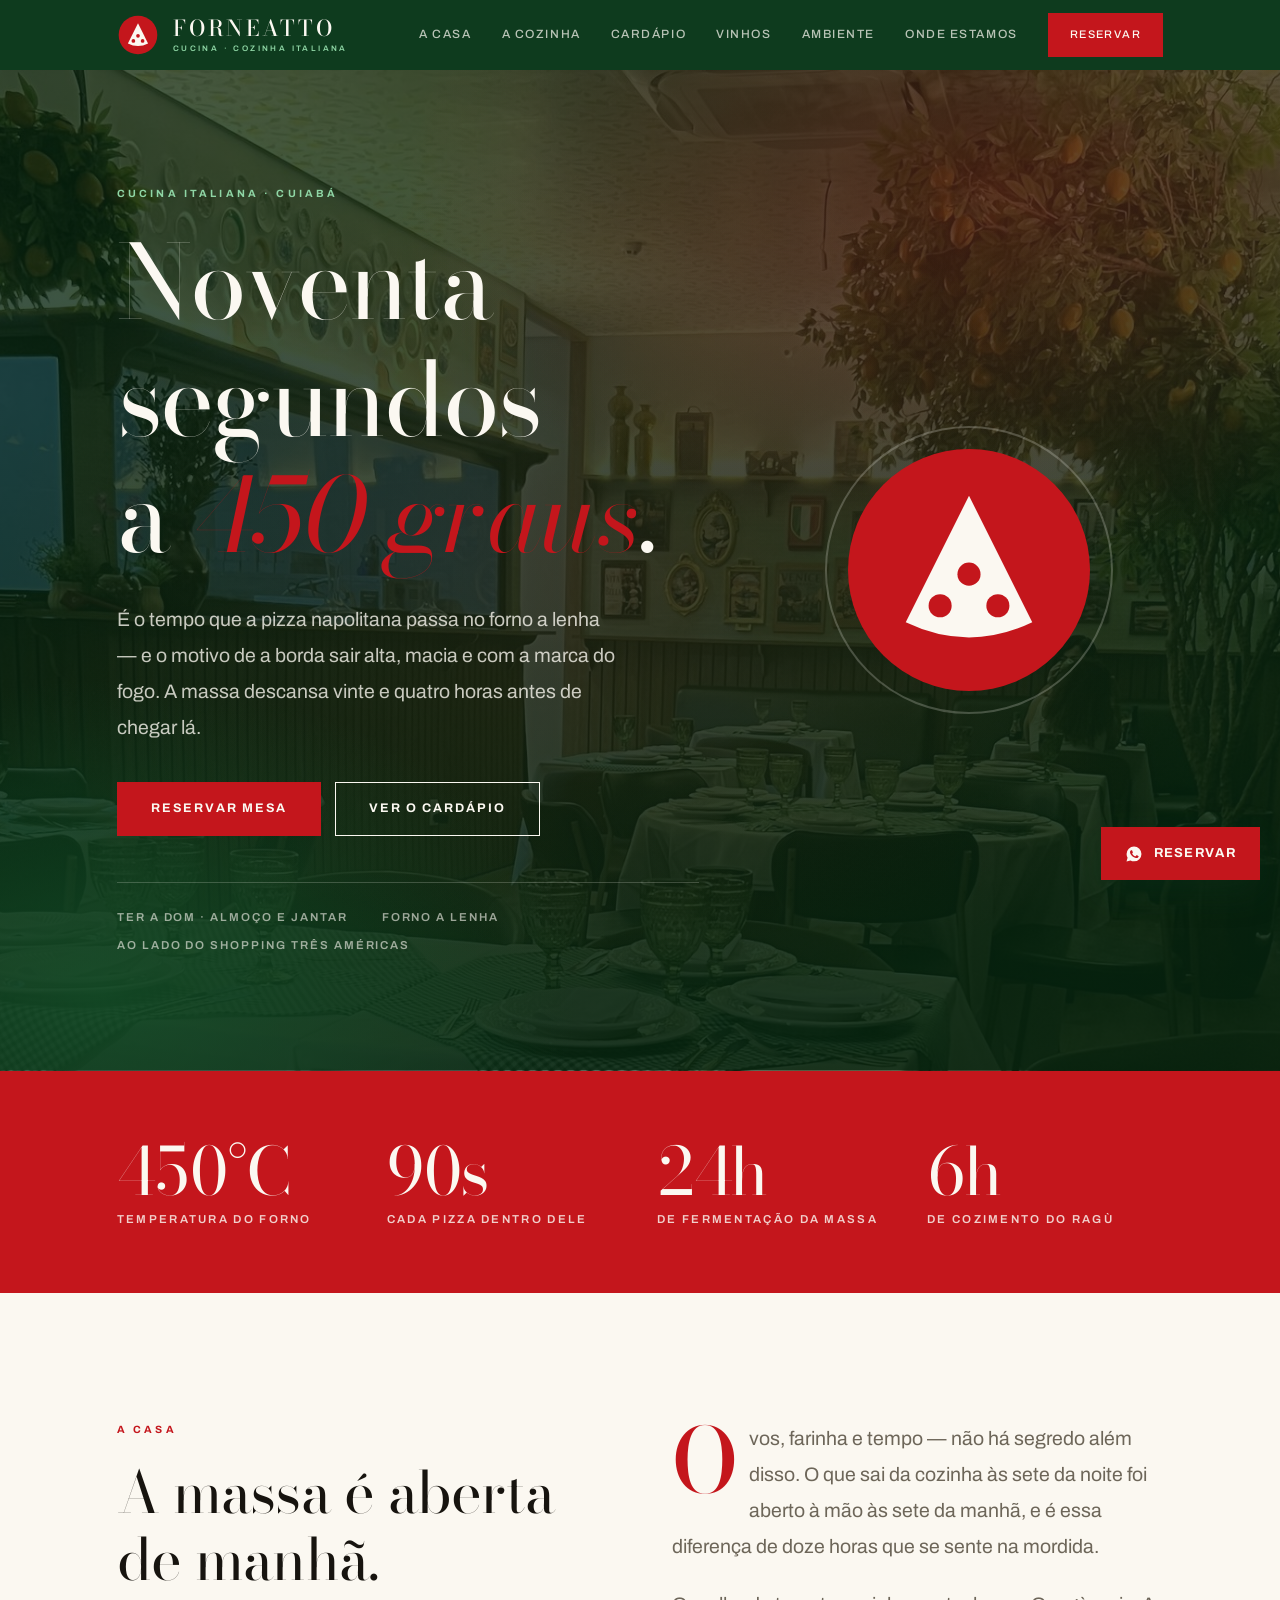
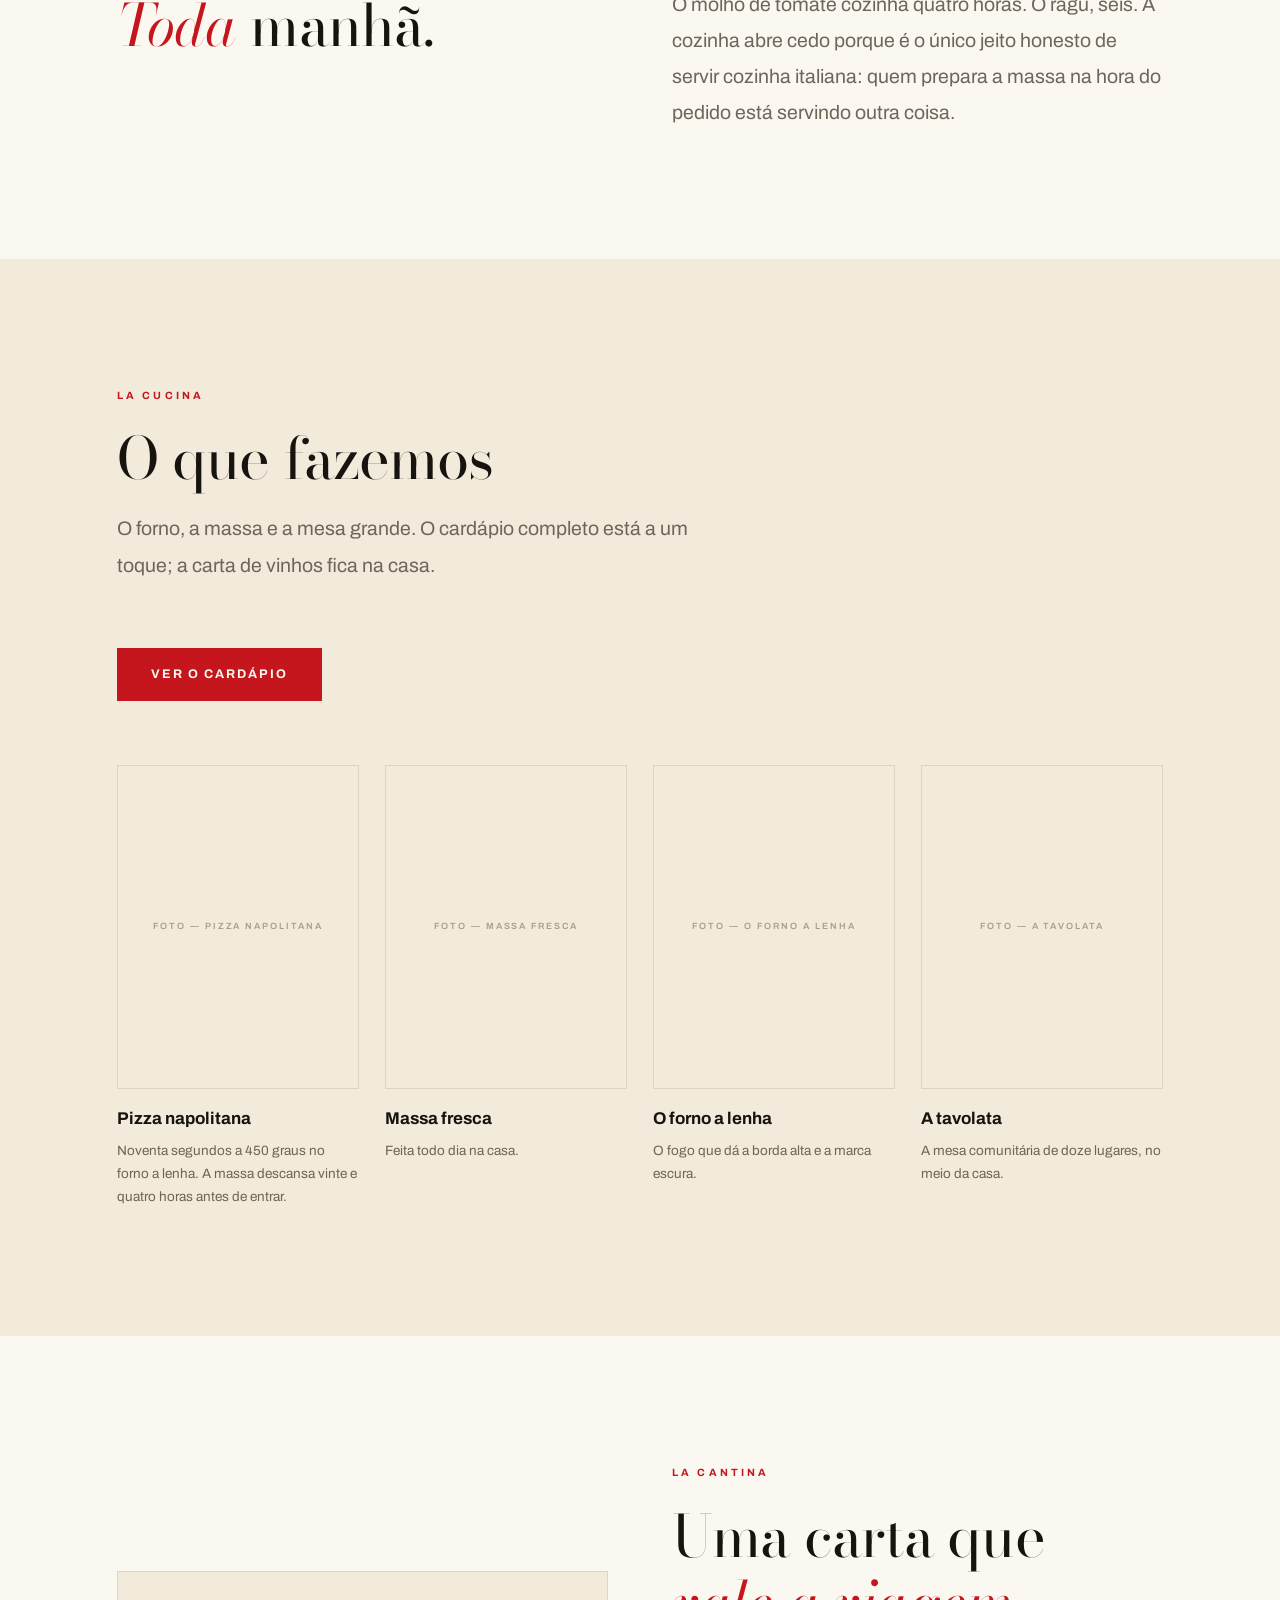
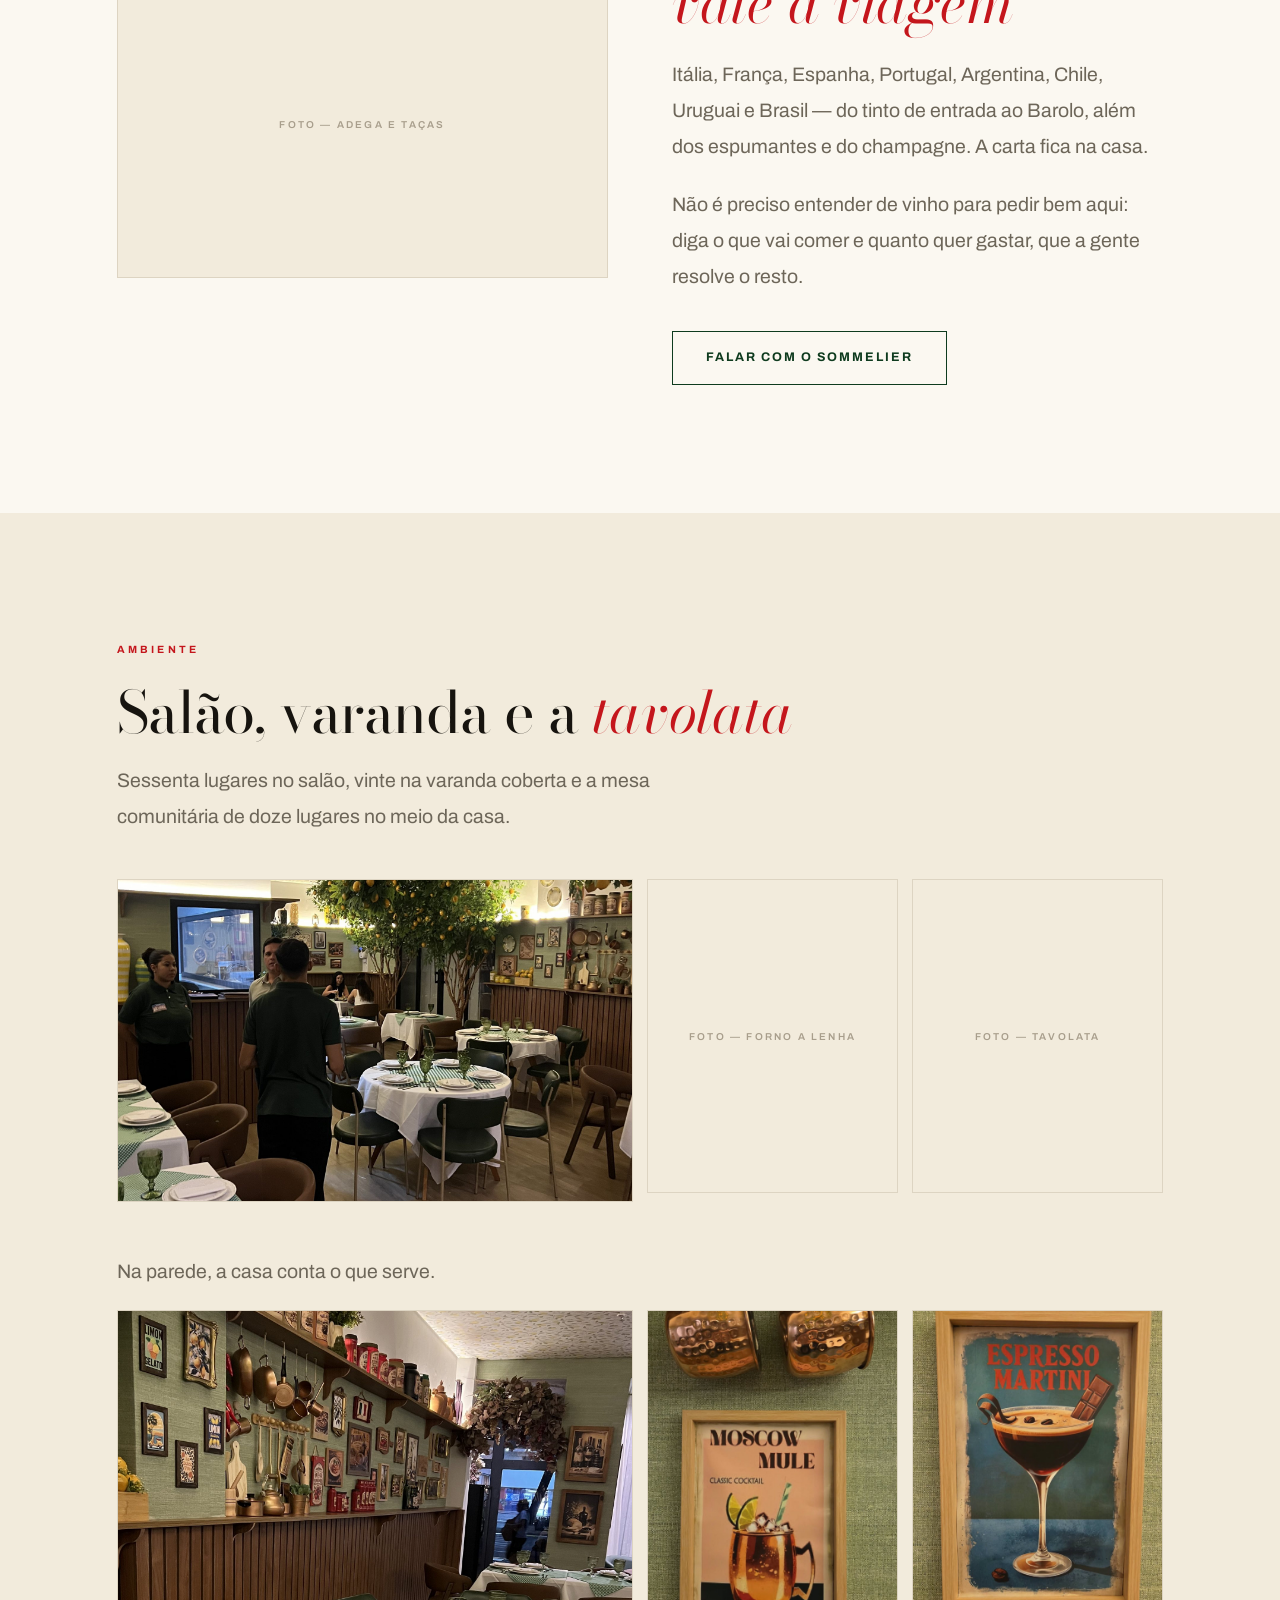
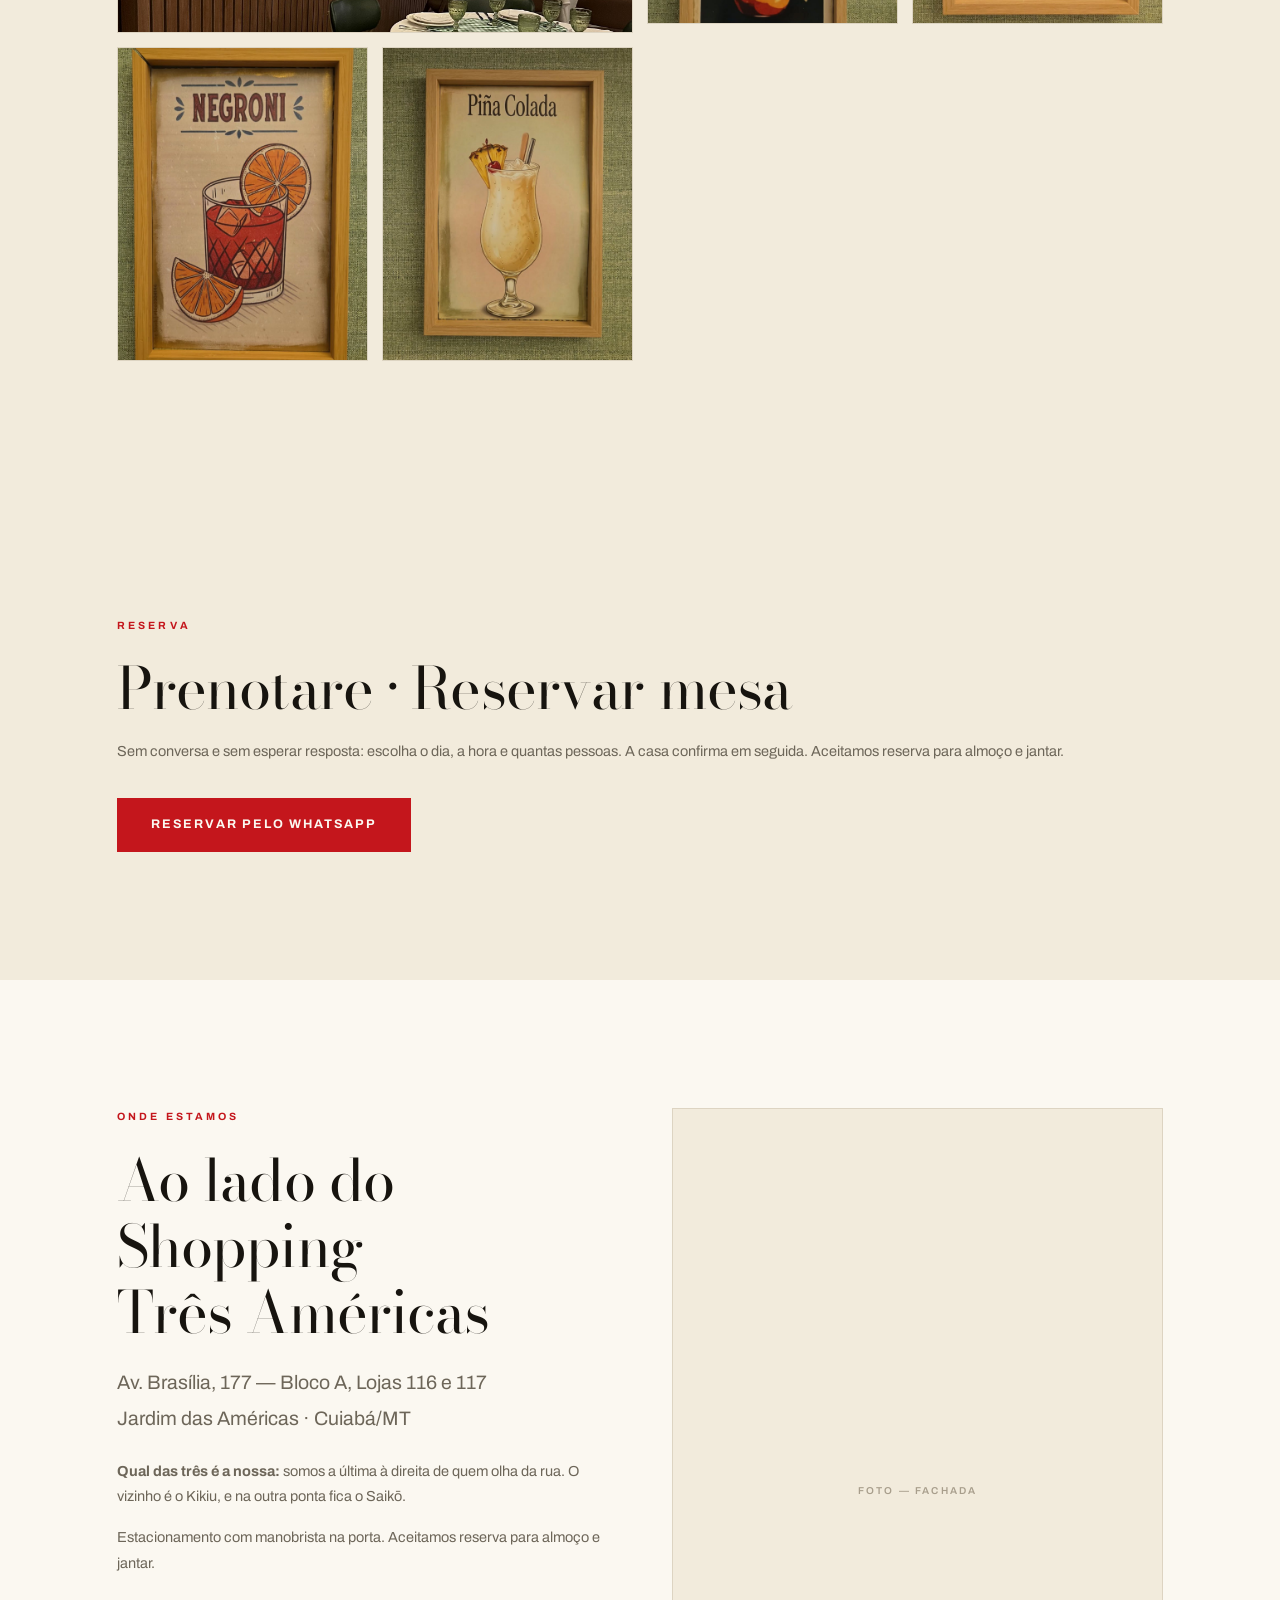
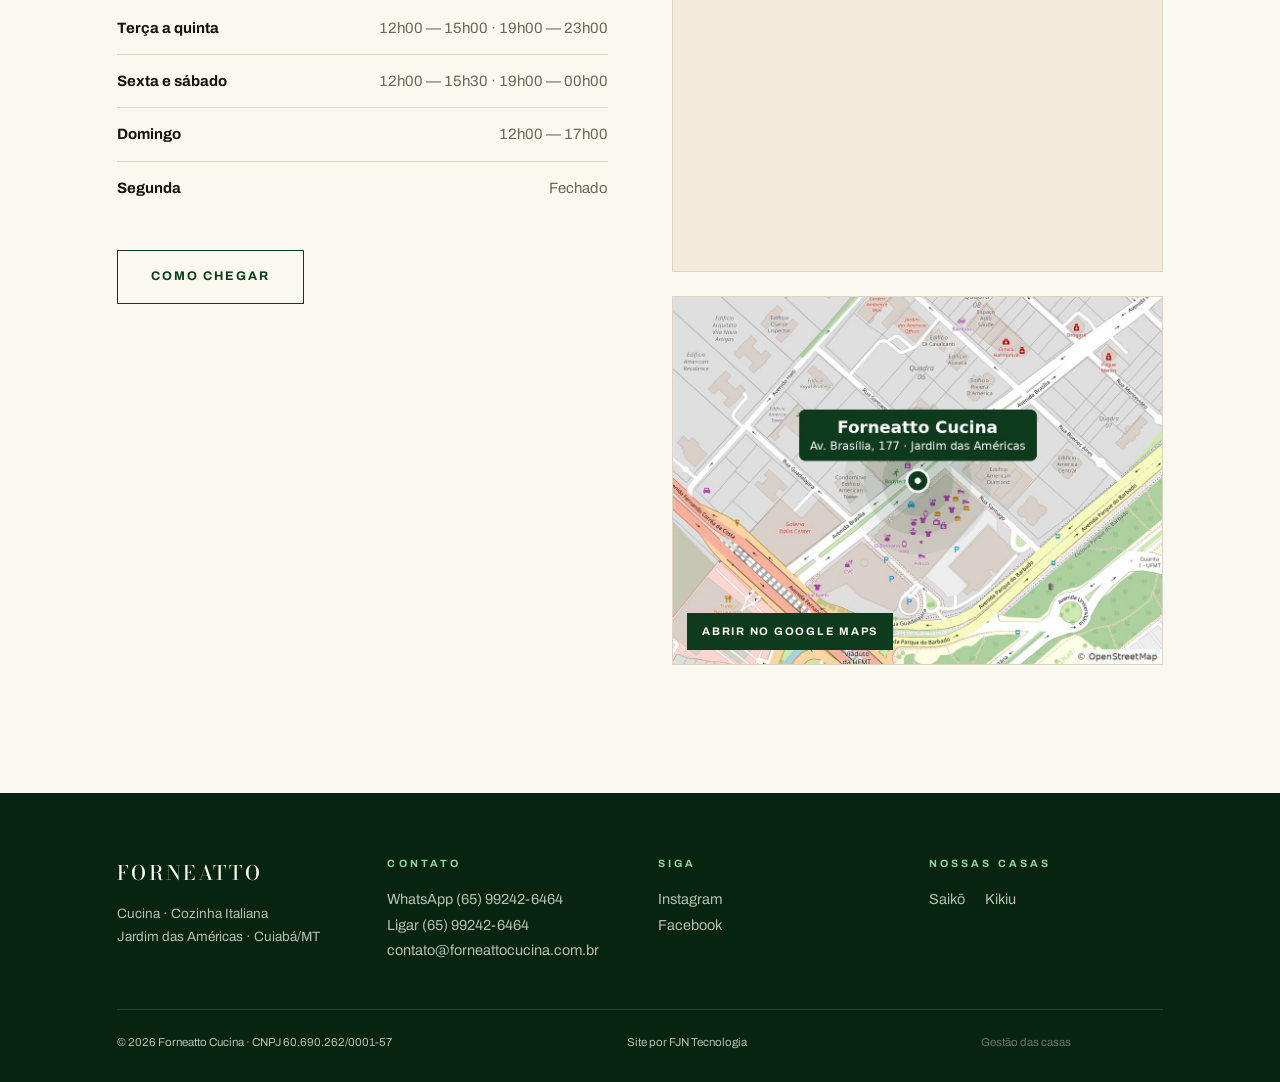
==== index.html @ 75922dfc "O cardapio do Forneatto aponta para o Webgula, o sistema novo da casa A casa passou a ter cardapio d" ====
<!DOCTYPE html>
<html lang="pt-BR">
<head>
<meta charset="utf-8">
<meta name="viewport" content="width=device-width, initial-scale=1">
<link rel="icon" href="assets/img/icone/forneatto-32.png" sizes="32x32">
<link rel="apple-touch-icon" href="assets/img/icone/forneatto-180.png">
<meta name="apple-mobile-web-app-title" content="Forneatto">
<meta name="theme-color" content="#0e3b1e">

<title>Forneatto Cucina · Cozinha Italiana em Cuiabá — forno a lenha ao lado do Shopping Três Américas</title>
<meta name="description" content="Forneatto Cucina: pizza napolitana em forno a lenha, massa fresca feita todo dia e carta de vinhos em Cuiabá. Ao lado do Shopping Três Américas.">
<link rel="canonical" href="https://forneattocucina.com.br/">
<meta property="og:url" content="https://forneattocucina.com.br/">
<meta property="og:title" content="Forneatto Cucina · Cozinha Italiana em Cuiabá">
<meta property="og:description" content="Pizza napolitana em forno a lenha e massa fresca feita todo dia. Ao lado do Shopping Três Américas.">
<meta property="og:image" content="https://forneattocucina.com.br/assets/img/italiano/og.jpg">
<meta property="og:type" content="restaurant">
<meta property="og:locale" content="pt_BR">

<link rel="preconnect" href="https://fonts.googleapis.com">
<link rel="preconnect" href="https://fonts.gstatic.com" crossorigin>
<link href="https://fonts.googleapis.com/css2?family=Bodoni+Moda:ital,opsz,wght@0,6..96,400;0,6..96,500;0,6..96,700;1,6..96,400;1,6..96,500&family=Archivo:wght@400;500;600;700&display=swap" rel="stylesheet">

<link rel="stylesheet" href="assets/reserva/reserva.css">
<link rel="stylesheet" href="assets/agenda/agenda.css">

<style>
/* ═══════════════════════════════════════════════════════════════
   FORNEATTO CUCINA — cozinha italiana
   Direção: verde de osteria como cor dominante (e não o creme de
   sempre), Bodoni — o tipo de Parma, 1798 — como voz, vermelho
   guardado para um só gesto por seção.
   ═══════════════════════════════════════════════════════════════ */

:root {
  --verde:      #0e3b1e;   /* verde do logo */
  --verde-deep: #06240f;
  --verde-mid:  #17542c;
  --rosso:      #c4161c;   /* vermelho do logo */
  --rosso-viv:  #e02831;
  --avorio:     #fbf8f1;   /* marfim */
  --crema:      #f2ebdc;
  --carbone:    #17140f;
  --grigio:     #6d6659;
  --filo:       #ddd4c2;

  --display: "Bodoni Moda", "Didot", Georgia, serif;
  --testo:   "Archivo", -apple-system, BlinkMacSystemFont, sans-serif;

  --pad: clamp(22px, 6vw, 92px);
  --gap: clamp(70px, 10vw, 156px);

  /* Formulário de reserva (assets/reserva/reserva.css) vestido com as
     cores desta casa. A folha não tem cor nenhuma própria. */
  --rsv-fundo:        transparent;
  --rsv-tinta:        var(--carbone);
  --rsv-tinta-fraca:  var(--grigio);
  --rsv-fio:          var(--filo);
  --rsv-acento:       var(--rosso);
  --rsv-acento-tinta: var(--avorio);
  --rsv-campo:        var(--avorio);
  --rsv-raio:         4px;
  --rsv-display:      var(--display);
  --rsv-testo:        var(--testo);

  /* Agenda da casa (assets/agenda/agenda.css). */
  --agd-fundo:          var(--avorio);
  --agd-fundo-hover:    var(--crema);
  --agd-tinta:          var(--carbone);
  --agd-tinta-fraca:    var(--grigio);
  --agd-fio:            var(--filo);
  --agd-acento:         var(--rosso);
  --agd-destaque:       var(--rosso);
  --agd-destaque-tinta: var(--avorio);
  --agd-display:        var(--display);
}

*, *::before, *::after { box-sizing: border-box; }
html { scroll-behavior: smooth; -webkit-text-size-adjust: 100%; }
body {
  margin: 0; background: var(--avorio); color: var(--carbone);
  font-family: var(--testo); font-size: 16.5px; line-height: 1.75;
  -webkit-font-smoothing: antialiased; overflow-x: hidden;
}
img { max-width: 100%; display: block; }
a { color: inherit; }
::selection { background: var(--rosso); color: var(--avorio); }

.wrap { max-width: 1200px; margin: 0 auto; padding-inline: var(--pad); }
.block { padding-block: var(--gap); }
.crema { background: var(--crema); }
/* a navegacao e fixa: sem isto a ancora para embaixo dela */
section[id] { scroll-margin-top: 74px; }
.verde { background: var(--verde); color: var(--avorio); }
.verde .occhiello { color: #8fd6a5; }
.verde .sotto { color: rgba(251,248,241,.74); }

h1, h2, h3 { font-family: var(--display); font-weight: 400; margin: 0; line-height: 1.14; text-wrap: balance; }
h1 { font-size: clamp(44px, 8vw, 108px); letter-spacing: -.02em; }
h2 { font-size: clamp(31px, 4.6vw, 58px); letter-spacing: -.015em; }
h3 { font-size: clamp(20px, 2.1vw, 25px); }
h1 i, h2 i { font-style: italic; color: var(--rosso); }
.verde h1 i, .verde h2 i { color: #ff8a8f; }
p { margin: 0 0 1.1em; }
p:last-child { margin-bottom: 0; }

.occhiello {
  font-family: var(--testo); font-size: 10.5px; font-weight: 700;
  letter-spacing: .3em; text-transform: uppercase; color: var(--rosso);
  display: block; margin: 0 0 20px;
}
.sotto { font-size: clamp(17px, 1.7vw, 19.5px); color: var(--grigio); max-width: 56ch; line-height: 1.85; }
.piccolo { font-size: 14.5px; color: var(--grigio); }

/* ── botões ───────────────────────────────────────────────────── */
.btn {
  display: inline-flex; align-items: center; gap: 10px;
  padding: 16px 34px; border: 0; cursor: pointer; text-decoration: none;
  background: var(--rosso); color: var(--avorio);
  font-family: var(--testo); font-size: 12.5px; font-weight: 700;
  letter-spacing: .16em; text-transform: uppercase;
  transition: background .2s ease, transform .2s ease;
}
.btn:hover { background: var(--rosso-viv); transform: translateY(-2px); }
.btn--vuoto { background: transparent; color: currentColor; box-shadow: inset 0 0 0 1px currentColor; }
.btn--vuoto:hover { background: currentColor; color: var(--verde); transform: translateY(-2px); }
.verde .btn--vuoto:hover { color: var(--verde); }
.riga { display: flex; flex-wrap: wrap; gap: 14px; margin-top: 36px; }

/* ── navegação ────────────────────────────────────────────────── */
.nav { position: sticky; top: 0; z-index: 60; background: var(--verde); color: var(--avorio); }
.nav__in {
  max-width: 1200px; margin: 0 auto; padding: 13px var(--pad);
  display: flex; align-items: center; justify-content: space-between; gap: 24px;
}
.marchio { display: flex; align-items: center; gap: 14px; text-decoration: none; }
.marchio__seal { width: 42px; height: 42px; flex: none; }
.marchio__txt { display: flex; flex-direction: column; line-height: 1; }
.marchio__nome {
  font-family: var(--display); font-weight: 500; font-size: 22px;
  letter-spacing: .13em; color: var(--avorio);
}
.marchio__sub { font-size: 8px; font-weight: 600; letter-spacing: .3em; text-transform: uppercase; color: #8fd6a5; margin-top: 6px; }
.nav__links { display: flex; align-items: center; gap: 30px; }
.nav__links a {
  font-size: 12px; font-weight: 500; letter-spacing: .13em; text-transform: uppercase;
  text-decoration: none; color: rgba(251,248,241,.72); padding-block: 4px;
  border-bottom: 1px solid transparent; transition: .18s ease;
}
.nav__links a:not(.btn):hover { color: var(--avorio); border-bottom-color: var(--rosso); }
/* o seletor generico acima vence o .btn por especificidade — reforcar */
.nav__links a.btn, .nav__links a.btn:hover { color: var(--avorio); border-bottom-color: transparent; }
.nav .btn { padding: 12px 22px; font-size: 11px; }
@media (max-width: 940px) { .nav__links a:not(.btn) { display: none; } }

/* ── abertura ─────────────────────────────────────────────────── */
/* FOTO DO TOPO — a primeira foto de verdade da casa, tirada em 02/10/2026.
   É o salão: limoeiros, a parede de quadros e as mesas postas. O véu verde
   por cima mantém o texto legível.
   PROVISÓRIA: o lugar deste quadro é o forno a lenha aceso, que é a única
   coisa que o Forneatto tem e as outras duas casas não (FOTOS.md, item 1).
   Quando a foto do forno chegar, é só trocar o arquivo apontado aqui. */
:root { --hero-img: url("assets/img/italiano/hero.jpg"); }
.hero {
  background-color: var(--verde-deep);
  background-image:
    radial-gradient(78% 62% at 78% 12%, rgba(196,22,28,.30), transparent 60%),
    radial-gradient(60% 50% at 8% 92%, rgba(23,84,44,.72), transparent 62%),
    linear-gradient(180deg, rgba(6,36,15,.74) 0%, rgba(6,36,15,.90) 100%),
    var(--hero-img);
  background-size: cover;
  background-position: center;
  color: var(--avorio); padding-block: clamp(62px, 9vw, 128px);
  border-bottom: 5px solid var(--rosso);
}
/* No celular a tela e mais alta do que larga, entao o 'cover' encaixa a foto
   pela ALTURA e corta as laterais — nao o topo. Com o centro horizontal da
   foto caindo no teto do salao, o celular abria o site mostrando forro. O
   deslocamento traz o limoeiro, que e o que faz a foto parecer restaurante
   italiano numa olhada. */
@media (max-width: 760px) { .hero { background-position: 68% center; } }
.hero h1 { max-width: 13ch; }
.hero .sotto { color: rgba(251,248,241,.78); max-width: 46ch; margin-top: 28px; }
.hero__grid { display: grid; gap: clamp(44px, 6vw, 80px); align-items: center; }
@media (min-width: 960px) { .hero__grid { grid-template-columns: 1.2fr .8fr; } }
.hero__meta {
  display: flex; flex-wrap: wrap; gap: 8px 34px; margin-top: 46px;
  padding-top: 24px; border-top: 1px solid rgba(251,248,241,.2);
  font-size: 11.5px; font-weight: 600; letter-spacing: .17em;
  text-transform: uppercase; color: rgba(251,248,241,.6);
}
.fetta { display: grid; place-items: center; }
.fetta svg { width: min(100%, 330px); height: auto; }

/* ── faixa do forno: os números do napolitano ─────────────────── */
.forno { background: var(--rosso); color: var(--avorio); }
.forno__grid { display: grid; gap: 34px; grid-template-columns: repeat(auto-fit, minmax(min(100%, 190px), 1fr)); }
.cifra { display: flex; flex-direction: column; gap: 6px; }
.cifra b {
  font-family: var(--display); font-weight: 400; font-size: clamp(42px, 5.4vw, 66px);
  line-height: .96; font-variant-numeric: tabular-nums; letter-spacing: -.02em;
}
.cifra span { font-size: 11.5px; font-weight: 600; letter-spacing: .2em; text-transform: uppercase; color: rgba(251,248,241,.82); }

/* ── história ─────────────────────────────────────────────────── */
.storia { display: grid; gap: clamp(36px, 5vw, 76px); align-items: start; }
@media (min-width: 900px) { .storia { grid-template-columns: 1fr 1fr; } }
.capolettera::first-letter {
  font-family: var(--display); font-size: 4.6em; float: left; line-height: .78;
  margin: .06em .12em 0 0; color: var(--rosso); font-weight: 500;
}

/* ── cardápio ─────────────────────────────────────────────────── */
.carta { display: grid; gap: clamp(40px, 5vw, 74px); }
@media (min-width: 900px) { .carta { grid-template-columns: 1fr 1fr; } }
.portata { margin-bottom: 56px; }
.portata:last-child { margin-bottom: 0; }
.portata__head {
  display: flex; align-items: baseline; justify-content: space-between; gap: 16px;
  border-bottom: 2px solid var(--verde); padding-bottom: 12px; margin-bottom: 6px;
}
.portata__head h3 { color: var(--verde); }
.portata__head span { font-size: 10.5px; font-weight: 700; letter-spacing: .2em; text-transform: uppercase; color: var(--grigio); }

.piatto { display: grid; grid-template-columns: 1fr auto; gap: 4px 20px; padding: 16px 0; border-bottom: 1px solid var(--filo); }
.piatto:last-child { border-bottom: 0; }
.piatto__nome { font-family: var(--display); font-size: 21px; font-weight: 500; margin: 0; line-height: 1.3; }
.piatto__prezzo { font-family: var(--display); font-size: 18px; font-weight: 500; white-space: nowrap; color: var(--rosso); font-variant-numeric: tabular-nums; }
.piatto__desc { grid-column: 1 / -1; margin: 5px 0 0; font-size: 14.5px; color: var(--grigio); line-height: 1.7; max-width: 52ch; }
/* Prato com foto vinda do Saipos (img_path). Sem foto, a linha e a de sempre. */
.piatto--foto { grid-template-columns: 74px 1fr auto; }
.piatto__foto {
  grid-row: 1 / span 3; grid-column: 1;
  width: 74px; height: 84px; object-fit: cover;
  border-radius: 3px; background: var(--crema);
}

.bollo {
  display: inline-block; margin-left: 9px; padding: 3px 9px; vertical-align: middle;
  font-family: var(--testo); font-size: 9.5px; font-weight: 700; letter-spacing: .14em;
  text-transform: uppercase; color: var(--verde); border: 1px solid var(--verde);
}

/* o sync ja entrega a carta em duas colunas equilibradas (dois <div>);
   aqui so se diz onde elas ficam lado a lado e onde viram uma so */
.carta { margin-top: 56px; display: grid; grid-template-columns: 1fr 1fr; gap: 0 clamp(30px, 5vw, 76px); }
@media (max-width: 860px) { .carta { grid-template-columns: 1fr; } }

/* ── vinhos ───────────────────────────────────────────────────── */
.duo { display: grid; gap: clamp(36px, 5vw, 72px); align-items: center; }
@media (min-width: 900px) { .duo { grid-template-columns: 1fr 1fr; } }

/* ── galeria ──────────────────────────────────────────────────── */
.scatti { display: grid; gap: 14px; grid-template-columns: repeat(auto-fit, minmax(min(100%, 230px), 1fr)); }
/* ── destaques ────────────────────────────────────────────────────
   A secao "O que servimos" prometia o cardapio e estava VAZIA no ar: o PDV
   nao tem um unico prato do Forneatto cadastrado (so vinho), e o bloco que
   o sync preenche nasceu e ficou em branco. Promessa vazia e pior que
   secao ausente. Enquanto nao ha prato no PDV nem foto, ficam quatro
   molduras com o nome do que a casa faz — sem preco inventado. */
.destaques {
  display: grid; gap: clamp(16px, 2vw, 26px);
  grid-template-columns: repeat(auto-fit, minmax(min(100%, 232px), 1fr));
}
.destaque { margin: 0; opacity: 0; transform: translateY(20px); }
.destaque.visivel { opacity: 1; transform: none; transition: opacity .7s ease, transform .7s cubic-bezier(.2,.7,.3,1); }
.destaque__foto {
  position: relative; aspect-ratio: 3/4; overflow: hidden;
  background: var(--crema); border: 1px solid var(--filo);
  display: grid; place-items: center;
}
.destaque__foto img {
  position: absolute; inset: 0; width: 100%; height: 100%;
  object-fit: cover; display: block;
  transition: transform .9s cubic-bezier(.2,.7,.3,1);
}
.destaque:hover .destaque__foto img { transform: scale(1.045); }
.destaque__foto span {
  font-size: 9px; font-weight: 600; letter-spacing: .22em; text-transform: uppercase;
  color: #a89e8c; text-align: center; padding: 12px;
}
.destaque__nome { font-size: 17px; font-weight: 700; margin: 15px 0 0; }
.destaque__desc { font-size: 13.5px; color: #6f6455; line-height: 1.68; margin-top: 7px; }

/* ── o topo respira ───────────────────────────────────────────────
   Uma luz quente atravessa o fundo em 19s, como o forno visto de longe.
   Fica atras de tudo e nunca disputa com o texto: rapido demais vira
   banner, e banner ninguem le. */
.hero { position: relative; overflow: hidden; }
.hero::after {
  content: ""; position: absolute; inset: -20% -40%; z-index: 0; pointer-events: none;
  background: radial-gradient(40% 44% at 50% 50%, rgba(196,22,28,.10), transparent 70%);
  animation: brasa 19s ease-in-out infinite;
}
.hero > .wrap { position: relative; z-index: 1; }
@keyframes brasa {
  0%, 100% { transform: translate(-18%, 6%); }
  50%      { transform: translate(18%, -6%); }
}

.sobe { opacity: 0; transform: translateY(18px); }
.sobe.visivel { opacity: 1; transform: none; transition: opacity .75s ease, transform .75s cubic-bezier(.2,.7,.3,1); }

@media (prefers-reduced-motion: reduce) {
  .hero::after { animation: none; }
  .sobe, .destaque { opacity: 1; transform: none; }
  .destaque:hover .destaque__foto img { transform: none; }
}

.scatto {
  margin: 0;   /* <figure> nasce com margin: 1em 40px e encolhe a foto */
  aspect-ratio: 4/5; background: var(--crema); border: 1px solid var(--filo);
  display: grid; place-items: center; position: relative; overflow: hidden;
}
/* A foto cobre a moldura e esconde a legenda de "falta foto". Se o arquivo
   nao existir, o onerror tira o <img> do caminho e a legenda volta sozinha —
   da para publicar a moldura antes da foto chegar, sem icone quebrado. */
.scatto img, .facciata img {
  position: absolute; inset: 0; width: 100%; height: 100%;
  object-fit: cover; display: block;
}
.scatto--largo { aspect-ratio: 16/10; grid-column: span 2; }
@media (max-width: 640px) { .scatto--largo { grid-column: span 1; } }
.scatto span { font-size: 10px; font-weight: 600; letter-spacing: .22em; text-transform: uppercase; color: #a89e8c; text-align: center; padding: 14px; }

/* ── eventos ──────────────────────────────────────────────────── */
.sale { display: grid; gap: 1px; background: rgba(251,248,241,.2); }
@media (min-width: 820px) { .sale { grid-template-columns: repeat(3, 1fr); } }
.sala { background: var(--verde); padding: 36px 32px; }
.sala b { font-family: var(--display); font-size: 34px; color: #ff8a8f; display: block; line-height: 1; margin-bottom: 16px; font-variant-numeric: tabular-nums; }
.sala h3 { color: var(--avorio); margin-bottom: 9px; }
.sala p { font-size: 14.5px; color: rgba(251,248,241,.74); line-height: 1.7; }

/* ── localização ──────────────────────────────────────────────── */
.orari { list-style: none; margin: 26px 0 0; padding: 0; }
.orari li { display: flex; justify-content: space-between; gap: 22px; align-items: baseline; padding: 13px 0; border-bottom: 1px solid var(--filo); font-size: 15px; }
.orari li:last-child { border-bottom: 0; }
.orari b { font-weight: 700; }
.orari span { color: var(--grigio); font-variant-numeric: tabular-nums; }
.mappa { aspect-ratio: 4/3; width: 100%; border: 1px solid var(--filo); background: var(--crema); position: relative; overflow: hidden; display: block; text-decoration: none; }
.mappa img { position: absolute; inset: 0; width: 100%; height: 100%; object-fit: cover; display: block; }
/* O selo diz que a imagem e clicavel. Mapa que parece figura ninguem toca. */
.mappa__abrir { position: absolute; left: 14px; bottom: 14px; z-index: 1;
  background:#0e3b1e;color:#fbf8f1; border-radius: 0;
  font-size: 11px; font-weight: 700; letter-spacing: .16em; text-transform: uppercase;
  padding: 9px 15px; }
/* Em tela estreita a caixa do mapa encolhe mas o selo nao: a 390px ele
   tomava mais da metade da largura e virava faixa, nao selo. */
@media (max-width: 640px) { .mappa__abrir { font-size: 10px; letter-spacing: .1em;
  padding: 7px 11px; left: 10px; bottom: 10px; } }
/* ── fachada ──────────────────────────────────────────────────── */
/* Retrato: porta de rua e alta, e a fachada deitada corta o letreiro. */
.facciata {
  position: relative; aspect-ratio: 9/14; width: 100%; margin: 0 0 24px;
  border: 1px solid var(--filo); background: var(--crema);
  display: grid; place-items: center; overflow: hidden;
}
.facciata span { font-size: 10px; font-weight: 600; letter-spacing: .22em; text-transform: uppercase; color: #a89e8c; text-align: center; padding: 14px; }

/* ── rodapé ───────────────────────────────────────────────────── */
.piede { background: var(--verde-deep); color: rgba(251,248,241,.72); padding-block: 62px 30px; }
.piede__grid { display: grid; gap: 36px; grid-template-columns: repeat(auto-fit, minmax(min(100%, 200px), 1fr)); }
.piede a { color: rgba(251,248,241,.72); text-decoration: none; }
.piede a:hover { color: #ff8a8f; }
.piede .occhiello { color: #8fd6a5; margin-bottom: 14px; }
.piede__fine {
  margin-top: 46px; padding-top: 22px; border-top: 1px solid rgba(251,248,241,.16);
  display: flex; flex-wrap: wrap; gap: 12px; justify-content: space-between; font-size: 11.5px;
}
.sorelle { display: flex; flex-wrap: wrap; gap: 20px; }

/* ── whatsapp ─────────────────────────────────────────────────── */
.wa {
  position: fixed; right: 20px; bottom: 20px; z-index: 70;
  display: inline-flex; align-items: center; gap: 11px; padding: 15px 24px;
  background: var(--rosso); color: var(--avorio); text-decoration: none;
  font-size: 13px; font-weight: 700; letter-spacing: .1em; text-transform: uppercase;
  box-shadow: 0 12px 34px rgba(14,59,30,.32); transition: transform .2s ease;
}
.wa:hover { transform: translateY(-3px); }
.wa svg { width: 18px; height: 18px; fill: currentColor; flex: none; }
@media (max-width: 560px) { .wa span { display: none; } .wa { padding: 17px; border-radius: 50%; } }

:focus-visible { outline: 2px solid var(--rosso); outline-offset: 3px; }
@media (prefers-reduced-motion: reduce) { html { scroll-behavior: auto; } * { transition: none !important; } }

  /* O botao flutuante do WhatsApp mora no canto inferior direito e passava
     POR CIMA do fim do rodape — medido no navegador: o link do rodape ia
     ate x 1153 e o botao comecava em x 1104. Este espaco e a largura do
     botao mais a folga dele. */
  .piede__fine { padding-right: clamp(0px, 100vw - 640px, 92px); }
  @media (max-width: 640px) { .piede__fine { padding-right: 0; padding-bottom: 76px; } }
</style>
</head>
<body>

<header class="nav">
  <div class="nav__in">
    <a class="marchio" href="#cima" aria-label="Forneatto Cucina, início">
      <!-- Redesenho vetorial da marca real (assets/img/logos/forneatto-fundo-claro.png):
           mesmo vermelho, mesma fatia, mesmos tres pontos. Fica em SVG de proposito —
           a 42 px o vetor e mais nitido que o recorte do PNG, e assenta em qualquer fundo. -->
      <svg class="marchio__seal" viewBox="0 0 100 100" aria-hidden="true">
        <circle cx="50" cy="50" r="46" fill="#c4161c"/>
        <path d="M50 22 L74 70 Q50 82 26 70 Z" fill="#fbf8f1"/>
        <circle cx="50" cy="52" r="4.4" fill="#c4161c"/>
        <circle cx="39" cy="64" r="4.4" fill="#c4161c"/>
        <circle cx="61" cy="64" r="4.4" fill="#c4161c"/>
      </svg>
      <span class="marchio__txt">
        <span class="marchio__nome">FORNEATTO</span>
        <span class="marchio__sub">Cucina · Cozinha Italiana</span>
      </span>
    </a>
    <nav class="nav__links">
      <a href="#storia">A casa</a>
      <a href="#carta">A cozinha</a>
      <a href="https://webgula.com.br/cba-forneatto/cardapio?mode=dine-in" target="_blank" rel="noopener">Cardápio</a>
      <a href="#vini">Vinhos</a>
      <a href="#ambiente">Ambiente</a>
      <a href="#dove">Onde estamos</a>
      <a class="btn" href="#reservar">Reservar</a>
    </nav>
  </div>
</header>

<main id="cima">

<!-- ═══ abertura ═══ -->
<section class="hero">
  <div class="wrap hero__grid">
    <div>
      <span class="occhiello sobe" style="color:#8fd6a5;transition-delay:60ms">Cucina italiana · Cuiabá</span>
      <h1 class="sobe" style="transition-delay:160ms">Noventa segundos<br>a <i>450 graus</i>.</h1>
      <p class="sotto sobe" style="transition-delay:280ms">É o tempo que a pizza napolitana passa no forno a lenha — e o motivo de a borda sair alta, macia e com a marca do fogo. A massa descansa vinte e quatro horas antes de chegar lá.</p>
      <div class="riga sobe" style="transition-delay:390ms">
        <a class="btn" href="#reservar">Reservar mesa</a>
        <a class="btn btn--vuoto" href="https://webgula.com.br/cba-forneatto/cardapio?mode=dine-in" target="_blank" rel="noopener">Ver o cardápio</a>
      </div>
      <div class="hero__meta sobe" style="transition-delay:490ms">
        <span>Ter a Dom · almoço e jantar</span>
        <span>Forno a lenha</span>
        <span>Ao lado do Shopping Três Américas</span>
      </div>
    </div>
    <div class="fetta sobe" aria-hidden="true" style="transition-delay:600ms">
      <svg viewBox="0 0 240 240">
        <circle cx="120" cy="120" r="104" fill="none" stroke="rgba(251,248,241,.22)" stroke-width="1.5"/>
        <circle cx="120" cy="120" r="88" fill="#c4161c"/>
        <path d="M120 66 L166 158 Q120 180 74 158 Z" fill="#fbf8f1"/>
        <circle cx="120" cy="123" r="8.4" fill="#c4161c"/>
        <circle cx="99" cy="146" r="8.4" fill="#c4161c"/>
        <circle cx="141" cy="146" r="8.4" fill="#c4161c"/>
      </svg>
    </div>
  </div>
</section>

<!-- ═══ os números do forno ═══ -->
<section class="block forno" style="padding-block:clamp(44px,5vw,72px)">
  <div class="wrap forno__grid">
    <div class="cifra"><b>450°C</b><span>Temperatura do forno</span></div>
    <div class="cifra"><b>90s</b><span>Cada pizza dentro dele</span></div>
    <div class="cifra"><b>24h</b><span>De fermentação da massa</span></div>
    <div class="cifra"><b>6h</b><span>De cozimento do ragù</span></div>
  </div>
</section>

<!-- ═══ história ═══ -->
<section class="block" id="storia">
  <div class="wrap storia">
    <div>
      <span class="occhiello">A casa</span>
      <h2>A massa é aberta de manhã. <i>Toda</i> manhã.</h2>
    </div>
    <div>
      <p class="sotto capolettera">Ovos, farinha e tempo — não há segredo além disso. O que sai da cozinha às sete da noite foi aberto à mão às sete da manhã, e é essa diferença de doze horas que se sente na mordida.</p>
      <p class="sotto">O molho de tomate cozinha quatro horas. O ragù, seis. A cozinha abre cedo porque é o único jeito honesto de servir cozinha italiana: quem prepara a massa na hora do pedido está servindo outra coisa.</p>
    </div>
  </div>
</section>

<!-- ═══ cardápio ═══ -->
<section class="block crema" id="carta">
  <div class="wrap">
    <span class="occhiello">La cucina</span>
    <h2 style="margin-bottom:20px">O que fazemos</h2>
    <p class="sotto" style="margin-bottom:clamp(40px,5vw,68px)">O forno, a massa e a mesa grande. O cardápio completo está a um toque; a carta de vinhos fica na casa.</p>

    <!-- O cardapio mora no Webgula (sistema novo da casa), nao aqui: preco e
         prato digitados neste arquivo seriam a segunda verdade sobre o mesmo
         assunto. O site so aponta para ele. -->
    <div class="riga" style="margin-top:0;margin-bottom:clamp(40px,5vw,68px)">
      <a class="btn" href="https://webgula.com.br/cba-forneatto/cardapio?mode=dine-in" target="_blank" rel="noopener">Ver o cardápio</a>
    </div>

    <!-- Sem preco: o PDV nao tem um unico prato do Forneatto cadastrado,
         so vinho. Preco aqui seria preco digitado a mao, que e exatamente o
         que o projeto nao faz. Quando os pratos entrarem no PDV e as fotos
         chegarem, cada moldura enche sozinha pelo nome do arquivo. -->

    <!-- O cardapio saiu da vitrine, mas os marcadores do Saipos continuam
         aqui, escondidos. O scripts/sync-cardapio.mjs injeta entre eles, e
         se nao os encontrar ele LANCA — derrubando a sincronizacao inteira
         desta casa, inclusive as regioes que ainda importam. Container
         hidden: o sync escreve, ninguem ve, nada quebra. Apagar so junto
         com a regiao correspondente no ROTEAMENTO do script. -->
    <div hidden data-saipos="menu">
      <!-- SAIPOS:MENU:INICIO -->
      <!-- SAIPOS:MENU:FIM -->
    </div>

    <div class="destaques">
      <figure class="destaque" style="transition-delay:0ms">
        <div class="destaque__foto">
          <img src="assets/img/italiano/pizza.jpg" alt="Pizza napolitana" loading="lazy" onerror="this.remove()">
          <span>Foto — Pizza napolitana</span>
        </div>
        <p class="destaque__nome">Pizza napolitana</p>
        <p class="destaque__desc">Noventa segundos a 450 graus no forno a lenha. A massa descansa vinte e quatro horas antes de entrar.</p>
      </figure>
      <figure class="destaque" style="transition-delay:90ms">
        <div class="destaque__foto">
          <img src="assets/img/italiano/massa.jpg" alt="Massa fresca" loading="lazy" onerror="this.remove()">
          <span>Foto — Massa fresca</span>
        </div>
        <p class="destaque__nome">Massa fresca</p>
        <p class="destaque__desc">Feita todo dia na casa.</p>
      </figure>
      <figure class="destaque" style="transition-delay:180ms">
        <div class="destaque__foto">
          <img src="assets/img/italiano/forno.jpg" alt="O forno a lenha" loading="lazy" onerror="this.remove()">
          <span>Foto — O forno a lenha</span>
        </div>
        <p class="destaque__nome">O forno a lenha</p>
        <p class="destaque__desc">O fogo que dá a borda alta e a marca escura.</p>
      </figure>
      <figure class="destaque" style="transition-delay:270ms">
        <div class="destaque__foto">
          <img src="assets/img/italiano/tavolata.jpg" alt="A tavolata" loading="lazy" onerror="this.remove()">
          <span>Foto — A tavolata</span>
        </div>
        <p class="destaque__nome">A tavolata</p>
        <p class="destaque__desc">A mesa comunitária de doze lugares, no meio da casa.</p>
      </figure>
    </div>

  </div>
</section>

<!-- ═══ vinhos ═══ -->
<section class="block" id="vini">
  <div class="wrap duo">
    <div class="scatti"><div class="scatto scatto--largo"><span>Foto — adega e taças</span></div></div>
    <div>
      <span class="occhiello">La cantina</span>
      <h2>Uma carta que <i>vale a viagem</i></h2>
      <p class="sotto" style="margin-top:22px">Itália, França, Espanha, Portugal, Argentina, Chile, Uruguai e Brasil — do tinto de entrada ao Barolo, além dos espumantes e do champagne. A carta fica na casa.</p>
      <p class="sotto">Não é preciso entender de vinho para pedir bem aqui: diga o que vai comer e quanto quer gastar, que a gente resolve o resto.</p>
      <div class="riga">
        <a class="btn btn--vuoto" style="color:var(--verde)" href="https://wa.me/5565992426464?text=Ol%C3%A1!%20Queria%20saber%20sobre%20a%20carta%20de%20vinhos%20do%20Forneatto." target="_blank" rel="noopener">Falar com o sommelier</a>
      </div>
    </div>
  </div>

  <!-- A carta de vinhos com preco saiu do ar em 30/09/2026, a pedido do
       Fundador. A casa ainda nao abriu, e o site anunciava 32 rotulos com
       preco na frente — preco que ninguem podia cobrar ainda. Os marcadores
       SAIPOS:VINHOS foram embora JUNTO com a regiao 'VINHOS' no roteamento
       do scripts/sync-cardapio.mjs: enquanto os dois existirem, a proxima
       sincronizacao traz a carta de volta sozinha. -->
</section>

<!-- ═══ ambiente ═══ -->
<section class="block crema" id="ambiente">
  <div class="wrap">
    <span class="occhiello">Ambiente</span>
    <h2 style="margin-bottom:18px">Salão, varanda e a <i>tavolata</i></h2>
    <p class="sotto" style="margin-bottom:44px">Sessenta lugares no salão, vinte na varanda coberta e a mesa comunitária de doze lugares no meio da casa.</p>
    <div class="scatti">
      <figure class="scatto scatto--largo">
        <img src="assets/img/italiano/salao.jpg" alt="Salão do Forneatto" loading="lazy" onerror="this.remove()">
        <span>Foto — salão</span>
      </figure>
      <figure class="scatto">
        <img src="assets/img/italiano/forno.jpg" alt="Forno a lenha do Forneatto" loading="lazy" onerror="this.remove()">
        <span>Foto — forno a lenha</span>
      </figure>
      <figure class="scatto">
        <img src="assets/img/italiano/tavolata.jpg" alt="Tavolata — a mesa comunitária do Forneatto" loading="lazy" onerror="this.remove()">
        <span>Foto — tavolata</span>
      </figure>
    </div>

    <!-- A parede de quadros da casa. Sao fotos do proprio Forneatto, tiradas
         pelo Fundador — e nao ilustracao de banco de imagem, que foi o que
         saiu do ar em 25/09. Ficam numa faixa propria, e nao nas molduras
         com nome (salao, forno, tavolata): quadro na parede nao e forno, e
         moldura com legenda errada mente para quem le. -->
    <p class="sotto" style="margin:52px 0 20px">Na parede, a casa conta o que serve.</p>
    <div class="scatti">
      <!-- A prateleira leva a moldura larga por dois motivos: o assunto e
           horizontal (a prateleira corre pela parede inteira) e, com ela
           ocupando duas colunas, a faixa fecha em 4 + 2 em vez de deixar o
           quinto quadro sozinho numa linha so. -->
      <figure class="scatto scatto--largo">
        <img src="assets/img/italiano/decoracao-prateleira.jpg" alt="A prateleira da cozinha do Forneatto: panelas de cobre, potes de conserva e os cartazes italianos" loading="lazy" onerror="this.remove()">
        <span>Foto — a prateleira da cozinha</span>
      </figure>
      <figure class="scatto">
        <img src="assets/img/italiano/decoracao-canecas.jpg" alt="Canecas de cobre e o quadro do Moscow Mule, na parede do Forneatto" loading="lazy" onerror="this.remove()">
        <span>Foto — canecas de cobre</span>
      </figure>
      <figure class="scatto">
        <img src="assets/img/italiano/decoracao-espresso.jpg" alt="Quadro do Espresso Martini na parede do Forneatto" loading="lazy" onerror="this.remove()">
        <span>Foto — quadro do Espresso Martini</span>
      </figure>
      <figure class="scatto">
        <img src="assets/img/italiano/decoracao-negroni.jpg" alt="Quadro do Negroni na parede do Forneatto" loading="lazy" onerror="this.remove()">
        <span>Foto — quadro do Negroni</span>
      </figure>
      <figure class="scatto">
        <img src="assets/img/italiano/decoracao-pina.jpg" alt="Quadro da Piña Colada na parede do Forneatto" loading="lazy" onerror="this.remove()">
        <span>Foto — quadro da Piña Colada</span>
      </figure>
    </div>
  </div>
</section>



<!-- ═══ agenda ═══
     Nasce escondida: /assets/agenda/agenda.js só mostra a seção se a casa
     tiver atração publicada no painel. Agenda vazia diz ao cliente "não
     acontece nada aqui" — pior do que não ter agenda. -->
<section class="block crema agd-secao" id="agenda" hidden>
  <div class="wrap" style="margin-bottom:44px">
    <span class="occhiello">Agenda</span>
    <h2>Questa settimana · Nesta semana</h2>
    <p class="piccolo" style="margin-top:18px">Noite do vinho, menu do chef e o que mais estiver acontecendo na casa.</p>
  </div>
  <div class="agd" data-agenda="forneatto"></div>
</section>

<!-- ═══ reservar ═══ -->
<section class="block crema" id="reservar">
  <div class="wrap">
    <span class="occhiello">Reserva</span>
    <h2>Prenotare · Reservar mesa</h2>
    <p class="piccolo" style="margin:18px 0 34px">Sem conversa e sem esperar resposta: escolha o dia, a hora e quantas pessoas. A casa confirma em seguida. Aceitamos reserva para almoço e jantar.</p>

    <!-- O formulário é montado por /assets/reserva/reserva.js. Enquanto
         ele não carrega — e se o sistema estiver fora do ar — o que fica
         na tela é o link abaixo: a casa nunca deixa de receber reserva
         por causa de um script. -->
    <div data-reserva="forneatto" data-whatsapp="https://wa.me/5565992426464?text=Ol%C3%A1!%20Quero%20reservar%20uma%20mesa%20no%20Forneatto.">
      <p class="rsv-sem-js">
        <a class="btn" href="https://wa.me/5565992426464?text=Ol%C3%A1!%20Quero%20reservar%20uma%20mesa%20no%20Forneatto." target="_blank" rel="noopener">Reservar pelo WhatsApp</a>
      </p>
    </div>
  </div>
</section>

<!-- ═══ onde ═══ -->
<section class="block" id="dove">
  <div class="wrap duo" style="align-items:start">
    <div>
      <span class="occhiello">Onde estamos</span>
      <h2>Ao lado do Shopping Três Américas</h2>
      <p class="sotto" style="margin-top:20px">Av. Brasília, 177 — Bloco A, Lojas 116 e 117<br>Jardim das Américas · Cuiabá/MT</p>
      <p class="piccolo"><b>Qual das três é a nossa:</b> somos a última à direita de quem olha da rua. O vizinho é o Kikiu, e na outra ponta fica o Saikō.</p>
      <p class="piccolo">Estacionamento com manobrista na porta. Aceitamos reserva para almoço e jantar.</p>
      <ul class="orari">
        <li><b>Terça a quinta</b><span>12h00 — 15h00 · 19h00 — 23h00</span></li>
        <li><b>Sexta e sábado</b><span>12h00 — 15h30 · 19h00 — 00h00</span></li>
        <li><b>Domingo</b><span>12h00 — 17h00</span></li>
        <li><b>Segunda</b><span>Fechado</span></li>
      </ul>
      <div class="riga">
        <a class="btn btn--vuoto" style="color:var(--verde)" href="https://www.google.com/maps/dir/?api=1&amp;destination=-15.61167%2C-56.07355" target="_blank" rel="noopener">Como chegar</a>
      </div>
    </div>
    <div>
      <!-- A fachada vem ANTES do mapa: o mapa diz onde fica, a foto diz o que
           procurar. Sao tres casas na mesma calcada, e o texto ao lado ja
           explica "somos a ultima a direita" — isso e uma foto. -->
      <figure class="facciata">
        <img src="assets/img/italiano/porta.jpg" alt="Fachada do Forneatto" loading="lazy" onerror="this.remove()">
        <span>Foto — fachada</span>
      </figure>
      <!-- O MAPA E UMA IMAGEM, E A IMAGEM E O LINK. Duas razoes, as duas medidas:
           1. O embed do Google NAO NOMEIA o lugar. Pedir o alfinete com rotulo
              (q=loc:lat,lng (Nome)) devolve o mesmo pb= sem o nome: o rotulo e
              descartado. So um perfil no Google Meu Negocio poria o nome la, e as
              tres casas ainda nao tem. Numa imagem nossa a casa aparece pelo nome.
           2. O embed custa quase 1 MB e cookies de terceiro numa secao que a
              pessoa ve por dois segundos antes de tocar para abrir o mapa dela.
           Tocar abre a LOCALIZACAO no app de mapas do celular, que e o que a
           pessoa quer. A coordenada e a do predio (-15.61167,-56.07355), lida do
           GPS das fotos tiradas dentro da casa: o ENDERECO sozinho geocodifica
           ate 1 km fora, porque a Avenida Brasilia inteira e um CEP so.
           Os ladrilhos sao do OpenStreetMap e o credito esta gravado na imagem,
           que e o que a licenca pede. -->
      <a class="mappa" href="https://www.google.com/maps/search/?api=1&amp;query=-15.61167%2C-56.07355" target="_blank" rel="noopener"
         aria-label="Abrir a localização do Forneatto Cucina no Google Maps">
        <img src="assets/img/italiano/mapa.jpg" alt="Mapa: Forneatto Cucina na Av. Brasília, 177, Jardim das Américas, Cuiabá — ao lado do Shopping Três Américas" loading="lazy">
        <span class="mappa__abrir">Abrir no Google Maps</span>
      </a>
    </div>
  </div>
</section>

</main>

<footer class="piede">
  <div class="wrap">
    <div class="piede__grid">
      <div>
        <span class="marchio__nome" style="font-size:20px">FORNEATTO</span>
        <p style="font-size:13.5px;margin-top:12px">Cucina · Cozinha Italiana<br>Jardim das Américas · Cuiabá/MT</p>
      </div>
      <div>
        <span class="occhiello">Contato</span>
        <p style="font-size:14.5px"><a href="https://wa.me/5565992426464">WhatsApp (65) 99242-6464</a><br><a href="tel:+5565992426464">Ligar (65) 99242-6464</a><br><a href="mailto:contato@forneattocucina.com.br">contato@forneattocucina.com.br</a></p>
      </div>
      <div>
        <span class="occhiello">Siga</span>
        <p style="font-size:14.5px"><a href="https://instagram.com/" target="_blank" rel="noopener">Instagram</a><br><a href="https://facebook.com/" target="_blank" rel="noopener">Facebook</a></p>
      </div>
      <div>
        <span class="occhiello">Nossas casas</span>
        <p class="sorelle" style="font-size:14.5px">
          <a href="https://saikogastronomia.com.br" target="_blank" rel="noopener">Saikō</a>
          <a href="https://kikiu.com.br" target="_blank" rel="noopener">Kikiu</a>
        </p>
      </div>
    </div>
    <div class="piede__fine">
      <span>© 2026 Forneatto Cucina · CNPJ 60.690.262/0001-57</span>
      <span>Site por <a href="https://fjntecnologia.com.br" target="_blank" rel="noopener">FJN Tecnologia</a></span>
    
        <span><a href="https://painel.kikiu.com.br" style="opacity:.55">Gestão das casas</a></span>
      </div>
  </div>
</footer>

<a class="wa" href="https://wa.me/5565992426464?text=Ol%C3%A1!%20Gostaria%20de%20reservar%20uma%20mesa%20no%20Forneatto." target="_blank" rel="noopener" aria-label="Reservar pelo WhatsApp">
  <svg viewBox="0 0 24 24" aria-hidden="true"><path d="M12.04 2A9.9 9.9 0 0 0 2.1 11.9c0 1.75.46 3.46 1.34 4.97L2 22l5.28-1.38a9.9 9.9 0 0 0 4.76 1.21h.01a9.9 9.9 0 0 0 9.9-9.9A9.9 9.9 0 0 0 12.04 2Zm5.8 14.05c-.24.68-1.42 1.32-1.96 1.36-.5.05-.98.23-3.32-.7-2.8-1.1-4.57-3.98-4.71-4.17-.14-.19-1.13-1.5-1.13-2.87s.72-2.03.97-2.31c.25-.28.55-.35.73-.35h.52c.17 0 .4-.06.62.48.24.57.8 1.98.87 2.12.07.14.12.31.02.5-.1.19-.15.31-.29.47-.14.17-.3.37-.43.5-.14.14-.29.29-.12.57.17.28.74 1.22 1.59 1.98 1.09.97 2.01 1.27 2.29 1.41.28.14.45.12.62-.07.17-.19.71-.83.9-1.11.19-.28.38-.24.64-.14.26.09 1.66.78 1.94.93.28.14.47.21.54.33.07.12.07.68-.17 1.36Z"/></svg>
  <span>Reservar</span>
</a>

<script type="application/ld+json">
{
  "@context": "https://schema.org",
  "@type": "Restaurant",
  "name": "Forneatto Cucina",
  "image": "https://forneattocucina.com.br/assets/img/italiano/og.jpg",
  "url": "https://forneattocucina.com.br",
  "telephone": "+5565992426464",
  "servesCuisine": ["Italiana", "Pizza"],
  "priceRange": "$$$",
  "address": {
    "@type": "PostalAddress",
    "streetAddress": "Av. Brasília, 177",
    "addressLocality": "Cuiabá",
    "addressRegion": "MT",
    "postalCode": "78060-601",
    "addressCountry": "BR"
  },
  "geo": {
    "@type": "GeoCoordinates",
    "latitude": -15.61167,
    "longitude": -56.07355
  },
  "hasMap": "https://www.google.com/maps/search/?api=1&query=-15.61167%2C-56.07355",
  "openingHoursSpecification": [
    { "@type": "OpeningHoursSpecification", "dayOfWeek": ["Tuesday","Wednesday","Thursday"], "opens": "12:00", "closes": "23:00" },
    { "@type": "OpeningHoursSpecification", "dayOfWeek": ["Friday","Saturday"], "opens": "12:00", "closes": "23:59" },
    { "@type": "OpeningHoursSpecification", "dayOfWeek": ["Sunday"], "opens": "12:00", "closes": "17:00" }
  ],
  "acceptsReservations": "True",
  "potentialAction": {
    "@type": "ReserveAction",
    "target": {
      "@type": "EntryPoint",
      "urlTemplate": "https://forneattocucina.com.br/#reservar",
      "inLanguage": "pt-BR",
      "actionPlatform": [
        "http://schema.org/DesktopWebPlatform",
        "http://schema.org/IOSPlatform",
        "http://schema.org/AndroidPlatform"
      ]
    },
    "result": { "@type": "FoodEstablishmentReservation", "name": "Reserva de mesa" }
  },
  "hasMenu": "https://forneattocucina.com.br/#carta"
}
</script>

<!-- O dado estruturado do cardapio saiu junto com a carta: ele levava os
     mesmos 40 precos de vinho para o Google. Volta quando a casa abrir e os
     pratos existirem no PDV. -->
<!-- Entrada em cascata dos blocos quando entram na tela. O site inteiro
     funciona sem este script: sem ele ninguem recebe .visivel, e a regra de
     fallback deixa tudo visivel. -->
<script>
(function () {
  var alvos = document.querySelectorAll('.sobe, .destaque');
  if (!alvos.length) return;
  if (matchMedia('(prefers-reduced-motion: reduce)').matches || !('IntersectionObserver' in window)) {
    alvos.forEach(function (e) { e.classList.add('visivel'); });
    return;
  }
  var obs = new IntersectionObserver(function (itens) {
    itens.forEach(function (i) {
      if (!i.isIntersecting) return;
      i.target.classList.add('visivel');
      obs.unobserve(i.target);   // anima uma vez; repetir a cada rolagem cansa
    });
    // threshold 0, e nao 0.15: bloco mais alto que a janela nunca alcanca
    // 15% e ficaria invisivel para sempre. Com 0 basta um pixel. O
    // rootMargin negativo comeca a entrada um pouco antes de encostar.
  }, { threshold: 0, rootMargin: '0px 0px -6% 0px' });
  alvos.forEach(function (e) { obs.observe(e); });
})();
</script>
<script src="assets/reserva/reserva.js" defer></script>
<script src="assets/agenda/agenda.js" defer></script>
<script type="module" src="assets/analytics.js"></script>
</body>
</html>
---- assets/reserva/reserva.css ----
/* ═══════════════════════════════════════════════════════════════════
   RESERVA PELO SITE — folha compartilhada pelas três casas

   Nada de cor aqui dentro. Cada casa define os tokens --rsv-* no
   próprio :root, apontando para as cores que ela já tem, e o formulário
   sai vestido de Saikō, de Forneatto ou de Kikiu sem uma linha a mais.
   O dia em que uma casa mudar de paleta, muda no :root dela e pronto.

   Tokens que a casa precisa definir (todos têm queda segura):
     --rsv-fundo        fundo do cartão
     --rsv-tinta        texto
     --rsv-tinta-fraca  rótulos e ajuda
     --rsv-fio          borda dos campos
     --rsv-acento       cor do botão e do foco
     --rsv-acento-tinta texto SOBRE o acento
     --rsv-campo        fundo dos campos
     --rsv-raio         arredondamento
     --rsv-display      fonte dos títulos
     --rsv-testo        fonte do texto
   ═══════════════════════════════════════════════════════════════════ */

.rsv {
  --_fundo:  var(--rsv-fundo, transparent);
  --_tinta:  var(--rsv-tinta, currentColor);
  --_fraca:  var(--rsv-tinta-fraca, color-mix(in srgb, var(--_tinta) 62%, transparent));
  --_fio:    var(--rsv-fio, color-mix(in srgb, var(--_tinta) 24%, transparent));
  --_acento: var(--rsv-acento, var(--_tinta));
  --_sobre:  var(--rsv-acento-tinta, var(--_fundo));
  --_campo:  var(--rsv-campo, transparent);
  --_raio:   var(--rsv-raio, 10px);

  font-family: var(--rsv-testo, inherit);
  color: var(--_tinta);
  background: var(--_fundo);
  max-width: 720px;
}

/* Grade que vira uma coluna no celular sem media query: cada campo pede
   um mínimo e o container decide quantos cabem. */
/* O `[hidden]` aqui não é enfeite: `display` escrito pelo autor ganha da
   regra que o navegador aplica a [hidden], e sem esta linha os campos
   continuavam na tela depois do envio, embaixo do "pedido enviado" — o
   mesmo tropeço que a pílula de mesa do cardápio deu em 15/09. Vale para
   toda regra de display desta folha. */
.rsv__grade[hidden], .rsv__acoes[hidden] { display: none; }

.rsv__grade {
  display: grid;
  grid-template-columns: repeat(auto-fit, minmax(190px, 1fr));
  gap: 18px 16px;
}
.rsv__campo { display: flex; flex-direction: column; gap: 7px; min-width: 0; }
.rsv__campo--largo { grid-column: 1 / -1; }

.rsv__rotulo {
  font-family: var(--rsv-display, inherit);
  font-size: 11.5px; letter-spacing: .16em; text-transform: uppercase;
  color: var(--_fraca);
}

.rsv input, .rsv select, .rsv textarea {
  font: inherit; font-size: 16px;   /* 16px trava o zoom automático do iOS ao focar */
  color: var(--_tinta); background: var(--_campo);
  border: 1px solid var(--_fio); border-radius: var(--_raio);
  padding: 13px 14px; width: 100%; min-width: 0;
  appearance: none; -webkit-appearance: none;
  transition: border-color .18s, box-shadow .18s;
}
.rsv textarea { resize: vertical; min-height: 88px; }
.rsv select {
  /* Seta desenhada aqui porque `appearance:none` apaga a do sistema, e
     sem ela o campo vira uma caixa de texto que não dá para digitar. */
  background-image: linear-gradient(45deg, transparent 50%, currentColor 50%),
                    linear-gradient(135deg, currentColor 50%, transparent 50%);
  background-position: right 18px top 50%, right 13px top 50%;
  background-size: 5px 5px, 5px 5px;
  background-repeat: no-repeat;
  padding-right: 38px;
}
.rsv input:focus-visible, .rsv select:focus-visible, .rsv textarea:focus-visible {
  outline: none; border-color: var(--_acento);
  box-shadow: 0 0 0 3px color-mix(in srgb, var(--_acento) 28%, transparent);
}
.rsv input:disabled, .rsv select:disabled { opacity: .5; cursor: not-allowed; }
.rsv ::placeholder { color: var(--_fraca); opacity: 1; }

/* A armadilha. Não é `display:none` nem `hidden`: robô bom pula os dois.
   Fica fora da tela, sem foco e fora da ordem de tabulação — quem usa
   leitor de tela também nunca chega nela (aria-hidden no HTML). */
.rsv__armadilha {
  position: absolute !important; left: -9999px !important;
  width: 1px; height: 1px; overflow: hidden;
}

.rsv__acoes {
  display: flex; flex-wrap: wrap; align-items: center; gap: 14px;
  margin-top: 26px;
}
.rsv__enviar {
  font-family: var(--rsv-display, inherit); font-size: 14px;
  letter-spacing: .1em; text-transform: uppercase; font-weight: 700;
  color: var(--_sobre); background: var(--_acento);
  border: 1px solid var(--_acento); border-radius: var(--_raio);
  padding: 15px 34px; cursor: pointer;
  transition: opacity .18s, transform .18s;
}
.rsv__enviar:hover { opacity: .88; }
.rsv__enviar:active { transform: translateY(1px); }
.rsv__enviar:disabled { opacity: .45; cursor: progress; transform: none; }
.rsv__ajuda { font-size: 13.5px; color: var(--_fraca); line-height: 1.5; }

/* Recado do envio. `role=status` faz o leitor de tela anunciar sozinho —
   quem não enxerga o formulário precisa saber que a reserva entrou. */
.rsv__recado {
  margin-top: 20px; padding: 16px 18px;
  border-radius: var(--_raio); border: 1px solid var(--_fio);
  font-size: 15px; line-height: 1.6;
}
.rsv__recado[hidden] { display: none; }
.rsv__recado--ok   { border-color: var(--_acento); background: color-mix(in srgb, var(--_acento) 12%, transparent); }
.rsv__recado--erro { border-color: #c0392b; background: color-mix(in srgb, #c0392b 12%, transparent); }
.rsv__recado b { display: block; font-family: var(--rsv-display, inherit); margin-bottom: 4px; }

/* Enquanto o JS não respondeu, o bloco estático do HTML (o link do
   WhatsApp) é o que aparece. Some assim que o formulário existe. */
.rsv-sem-js[hidden] { display: none; }

@media (prefers-reduced-motion: reduce) {
  .rsv input, .rsv select, .rsv textarea, .rsv__enviar { transition: none; }
}
---- assets/agenda/agenda.css ----
/* ═══════════════════════════════════════════════════════════════════
   AGENDA DA CASA — folha compartilhada pelas três

   Mesma regra da folha de reserva: nenhuma cor aqui dentro. A casa
   declara os tokens --agd-* no :root dela apontando para as cores que
   já tem, e a agenda sai vestida da casa.

     --agd-fundo      fundo de cada cartão
     --agd-fundo-hover
     --agd-tinta      texto
     --agd-tinta-fraca  hora, entrada
     --agd-fio        as linhas da grade
     --agd-acento     o dia da semana em tamanho grande
     --agd-destaque   fundo do cartão em destaque
     --agd-destaque-tinta  texto SOBRE o destaque
     --agd-display    fonte dos títulos
   ═══════════════════════════════════════════════════════════════════ */

.agd {
  --_fundo:    var(--agd-fundo, transparent);
  --_hover:    var(--agd-fundo-hover, var(--_fundo));
  --_tinta:    var(--agd-tinta, currentColor);
  --_fraca:    var(--agd-tinta-fraca, color-mix(in srgb, var(--_tinta) 62%, transparent));
  --_fio:      var(--agd-fio, color-mix(in srgb, var(--_tinta) 16%, transparent));
  --_acento:   var(--agd-acento, var(--_tinta));
  --_dest:     var(--agd-destaque, var(--_acento));
  --_destTint: var(--agd-destaque-tinta, var(--_fundo));

  color: var(--_tinta);
}

/* Enquanto a agenda não chegou — e se o sistema estiver fora do ar — a
   seção inteira fica escondida. Agenda vazia na página é pior que
   nenhuma: o cliente lê "nada acontece aqui". */
.agd-secao[hidden] { display: none; }

.agd__grade {
  /* <ul> sem cara de lista: a marca e o recuo do navegador não somem
     sozinhos, e sem isto a grade nasce torta e com bolinha em cada dia. */
  list-style: none; margin: 0; padding: 0;

  display: grid; gap: 1px;
  background: var(--_fio);
  border-block: 1px solid var(--_fio);

  /* `auto-fit`, e não `repeat(5, 1fr)`: com quatro atrações na semana o
     número fixo deixava uma célula vazia acendendo no fim da fileira. As
     colunas se ajustam a quantas atrações a casa cadastrou. */
  grid-template-columns: repeat(auto-fit, minmax(min(100%, 200px), 1fr));
}
.agd__grade[hidden] { display: none; }

.agd__dia {
  background: var(--_fundo);
  padding: 26px 12px 30px;
  display: flex; flex-direction: column; align-items: center; gap: 10px;
  text-align: center;
  transition: background .2s ease;
}
.agd__dia:hover { background: var(--_hover); }

.agd__sigla {
  font-family: var(--agd-display, inherit);
  font-size: clamp(30px, 3.6vw, 44px); font-weight: 800;
  color: var(--_acento); line-height: 1; letter-spacing: -.04em;
  text-transform: lowercase;
}
.agd__data { font-size: 11px; letter-spacing: .14em; text-transform: uppercase; color: var(--_fraca); }
.agd__o { margin: 0; font-size: 14.5px; font-weight: 700; line-height: 1.35; max-width: 22ch; }
.agd__quem { font-size: 13.5px; line-height: 1.35; max-width: 22ch; color: var(--_fraca); }
.agd__h { font-size: 12px; color: var(--_fraca); font-variant-numeric: tabular-nums; letter-spacing: .06em; }

.agd__dia--destaque { background: var(--_dest); color: var(--_destTint); }
.agd__dia--destaque:hover { background: var(--_dest); }
.agd__dia--destaque .agd__sigla { color: var(--_destTint); }
.agd__dia--destaque .agd__data,
.agd__dia--destaque .agd__quem,
.agd__dia--destaque .agd__h { color: color-mix(in srgb, var(--_destTint) 74%, transparent); }

@media (prefers-reduced-motion: reduce) { .agd__dia { transition: none; } }
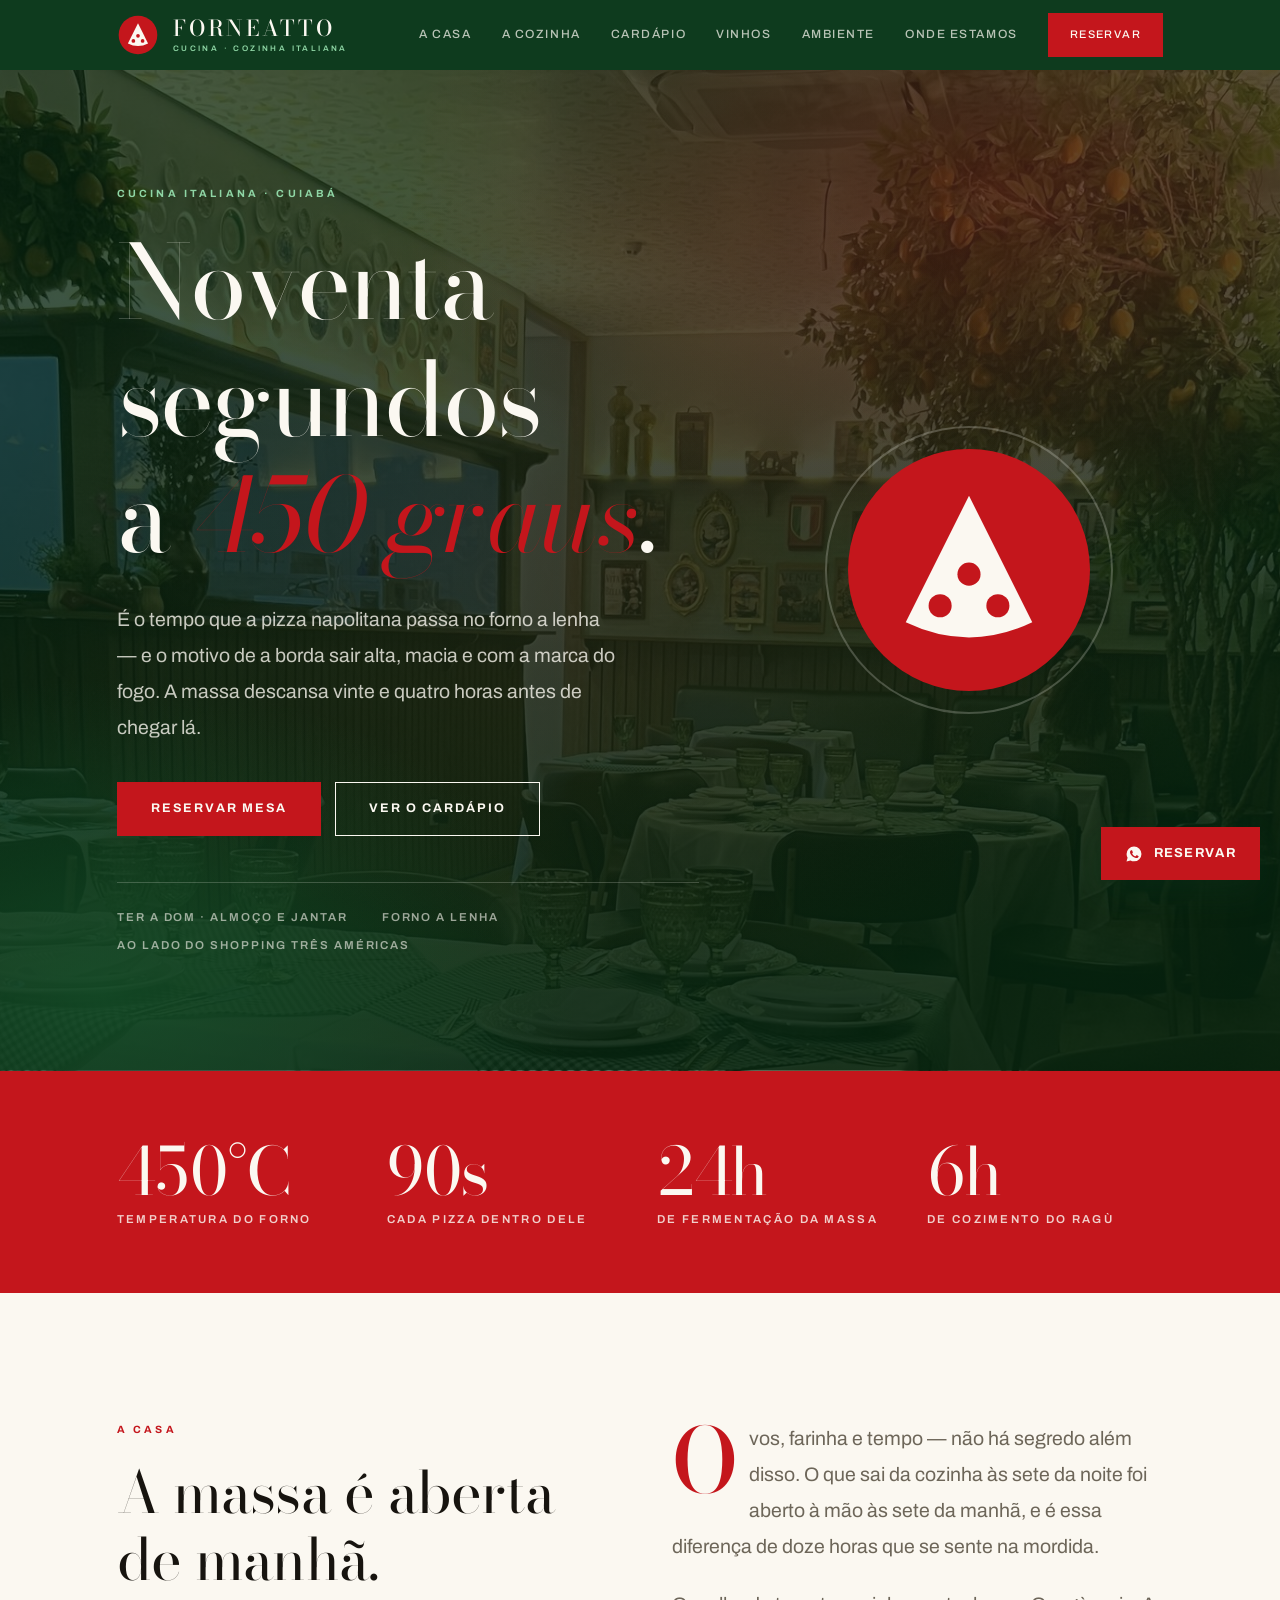
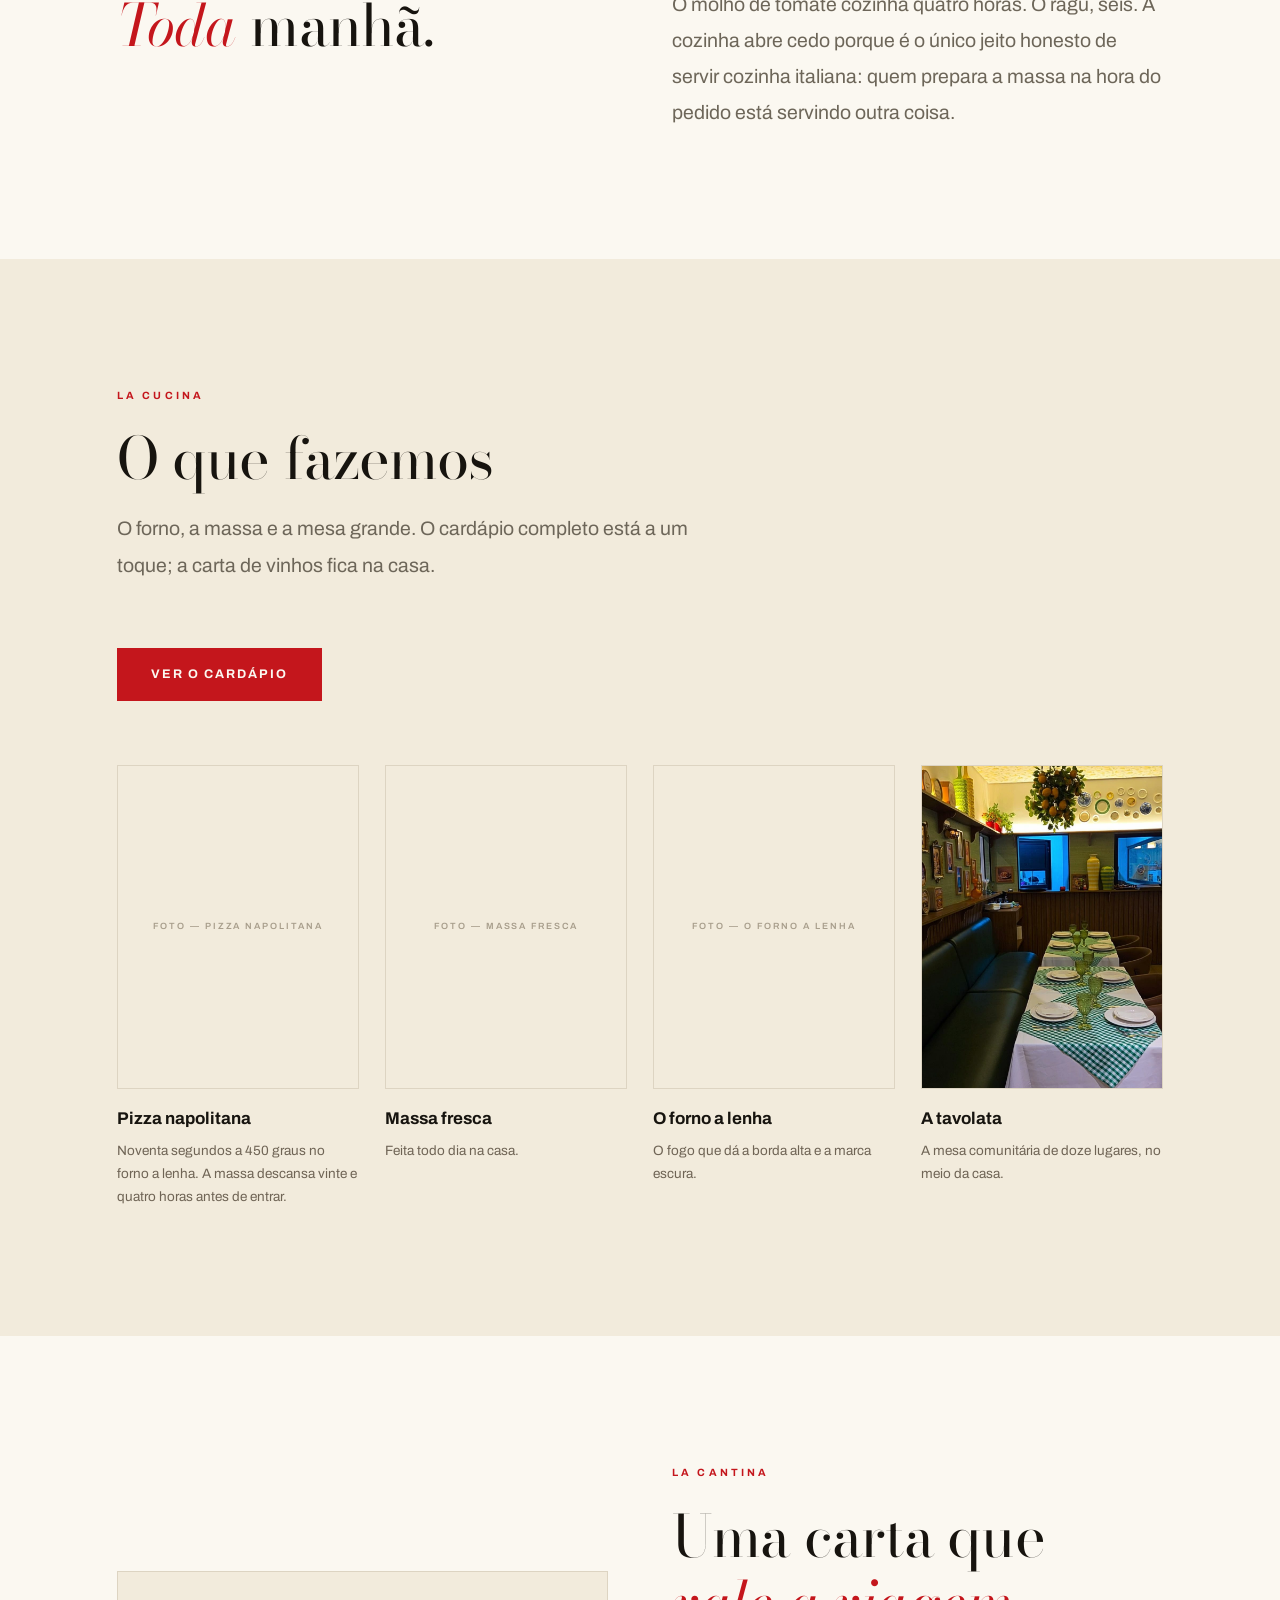
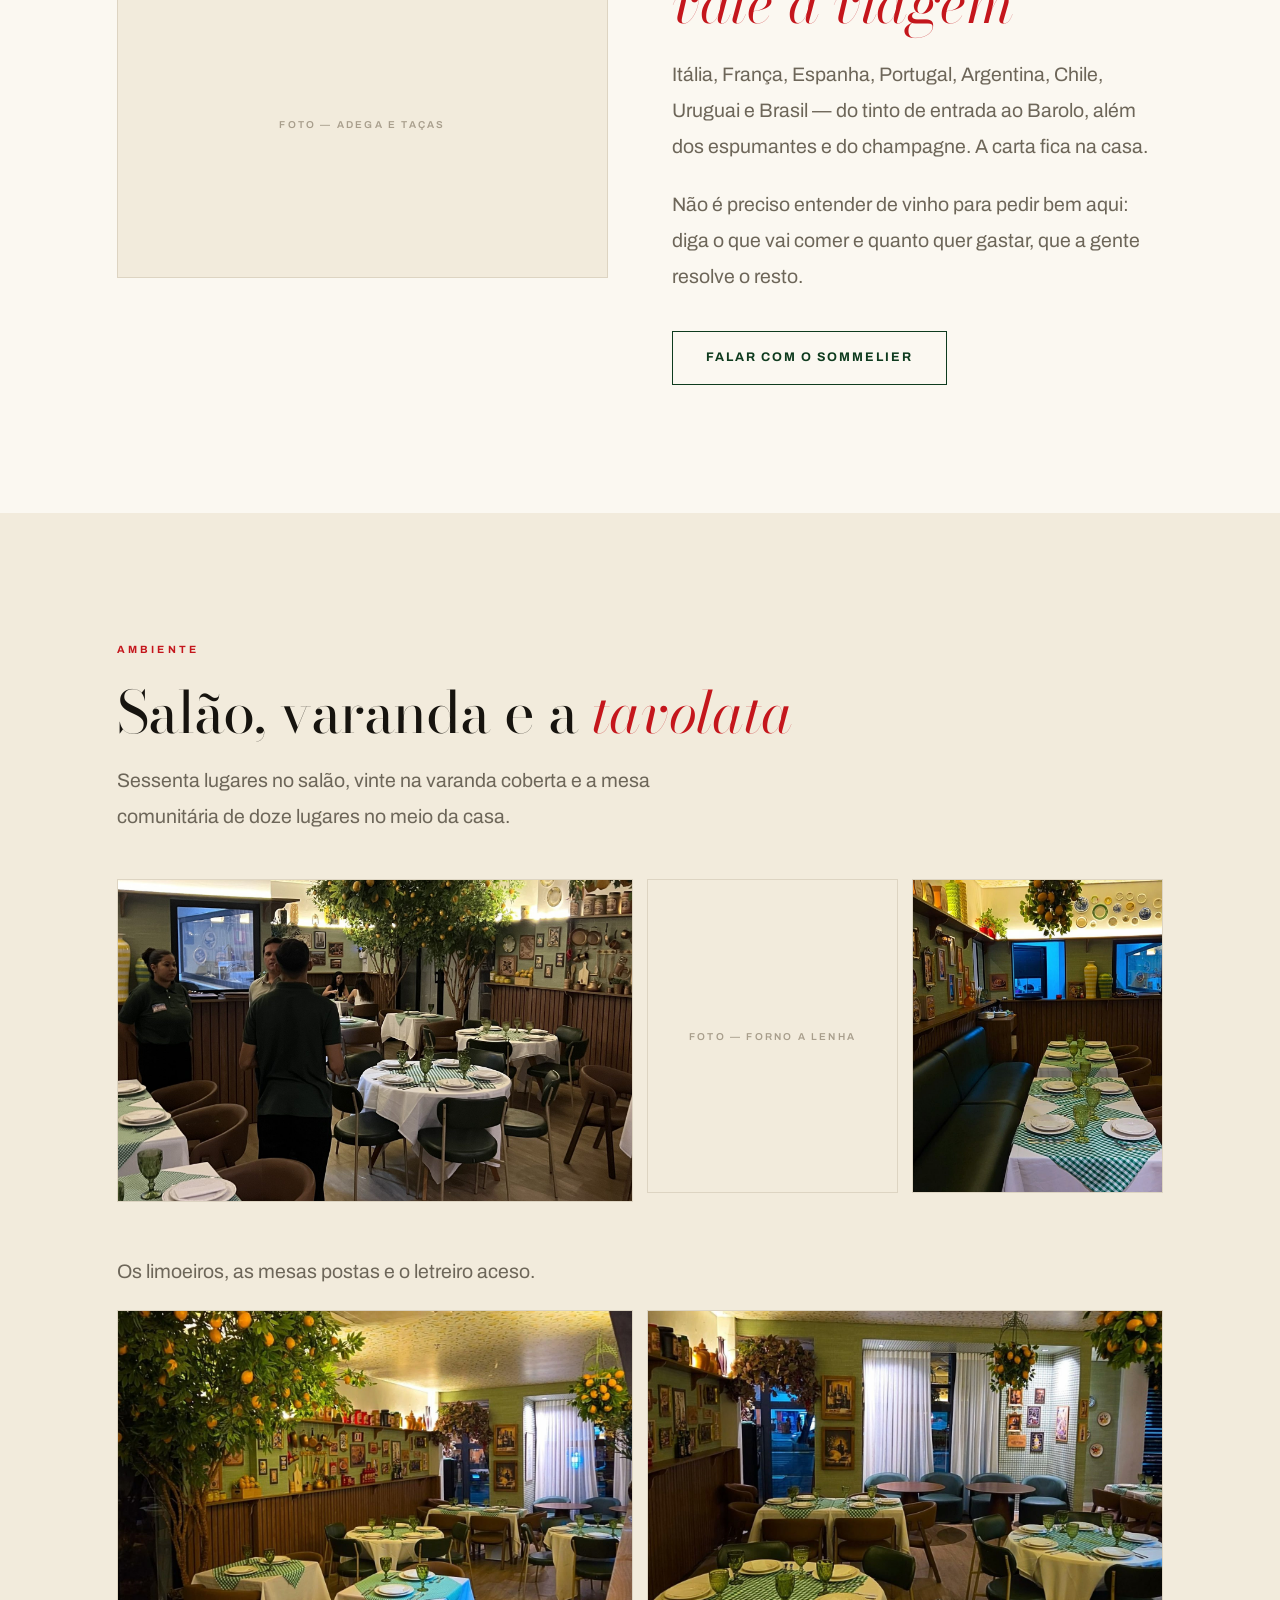
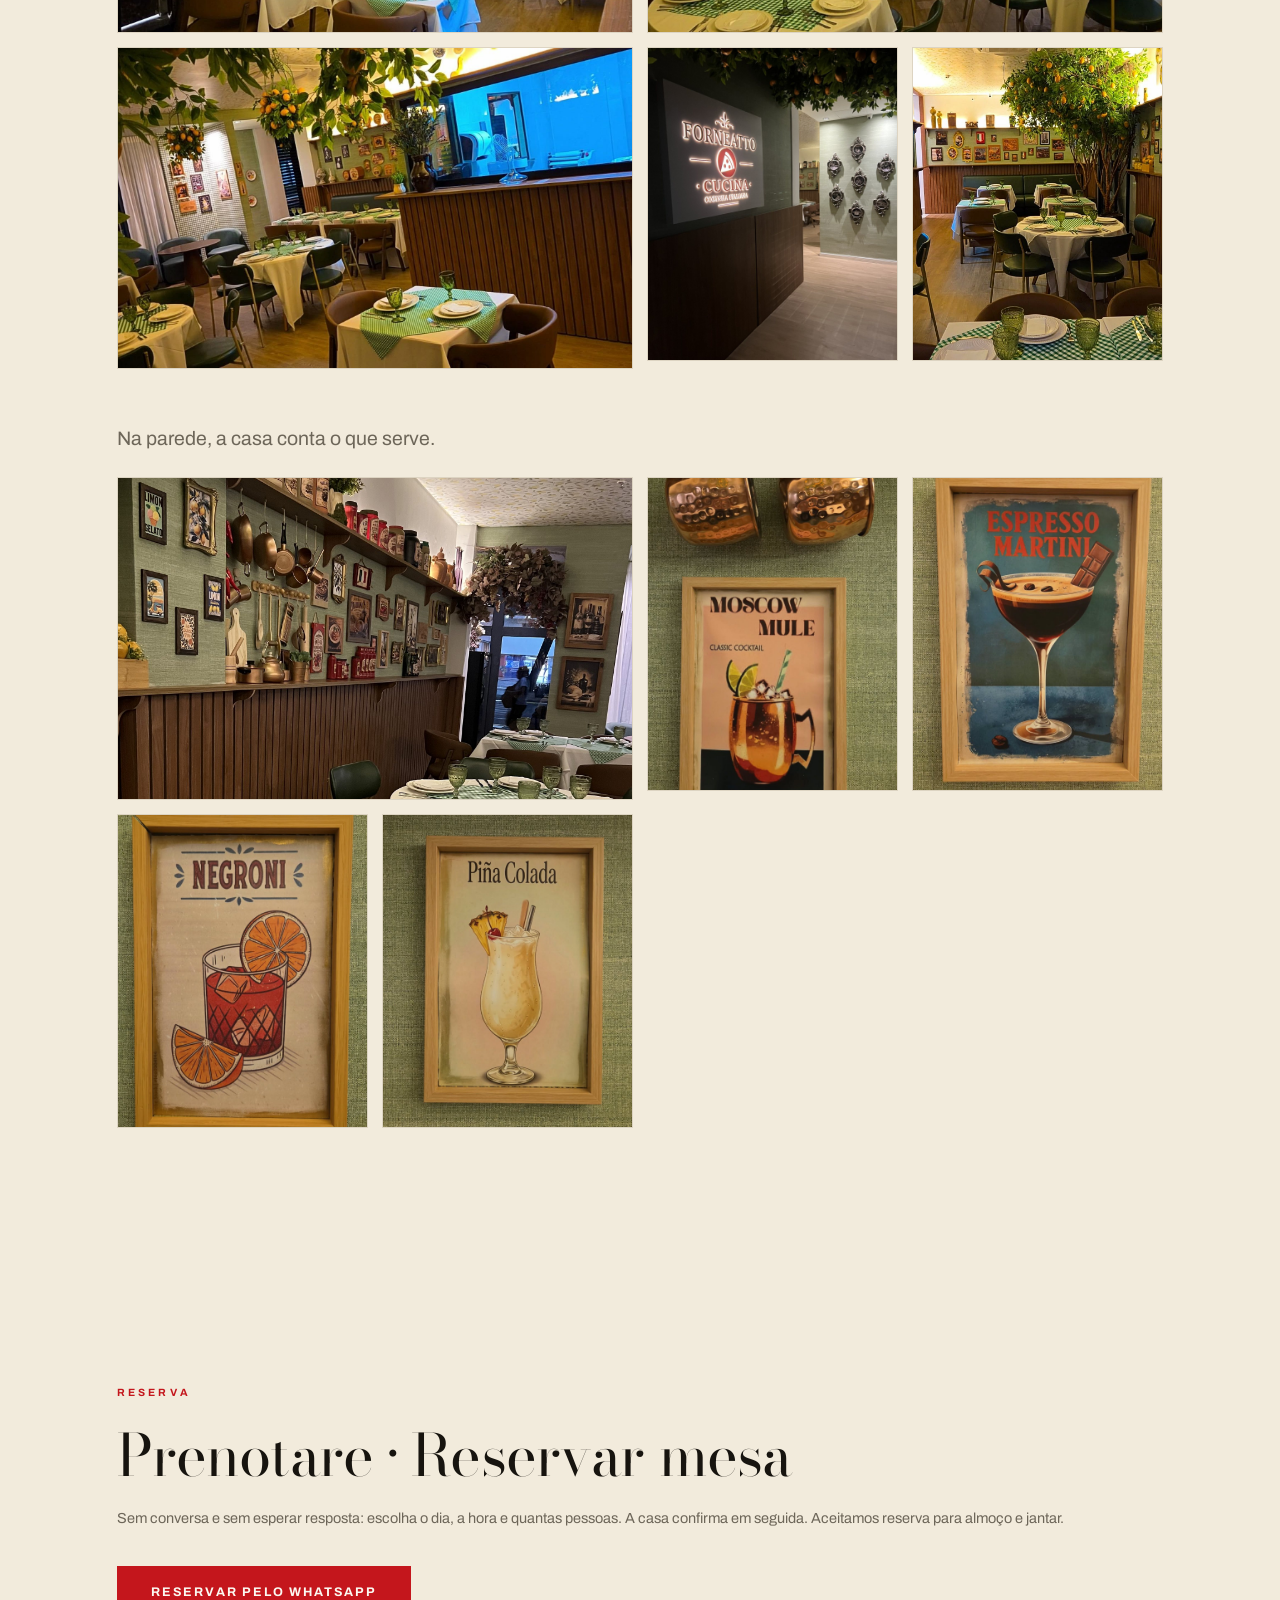
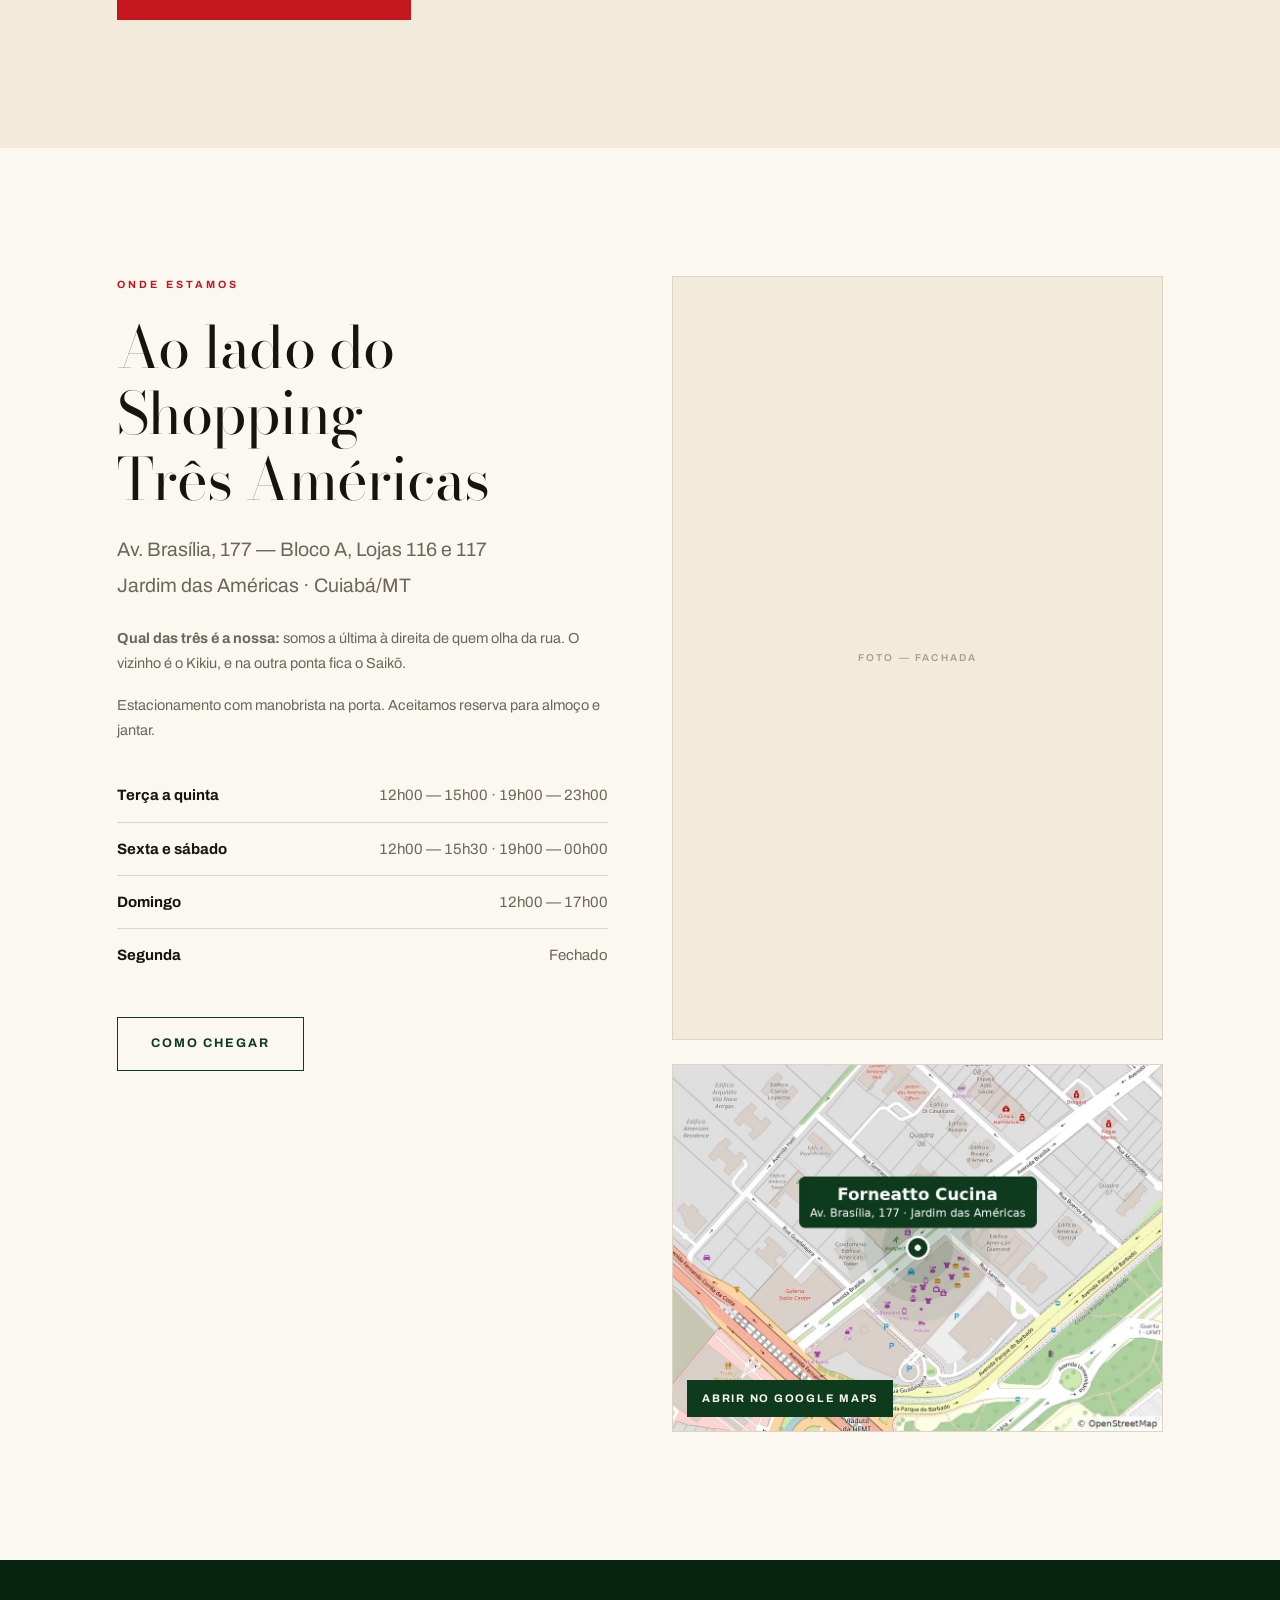
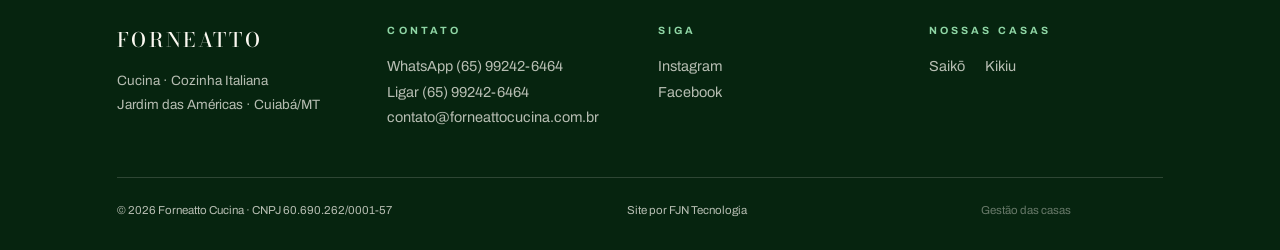
==== commit 479acd72: "Fotos novas do salao entram no Forneatto: tavolata, salao e letreiro Da pasta do Drive (13/10): a ta" ====
--- a/index.html
+++ b/index.html
@@ -593,6 +593,34 @@
       </figure>
     </div>
 
+    <!-- O salao por inteiro: fotos de 13/10/2026, da pasta do Drive. Tres
+         largas (2 colunas cada) e dois quadros altos fecham a faixa em
+         2 + 2 e 2 + 1 + 1, sem sobrar quadro sozinho numa linha. As legendas
+         dizem so o que a foto mostra. -->
+    <p class="sotto" style="margin:52px 0 20px">Os limoeiros, as mesas postas e o letreiro aceso.</p>
+    <div class="scatti">
+      <figure class="scatto scatto--largo">
+        <img src="assets/img/italiano/salao-limoeiros.jpg" alt="O salão do Forneatto, com os limoeiros, a parede de quadros e as mesas postas" loading="lazy" onerror="this.remove()">
+        <span>Foto — o salão e os limoeiros</span>
+      </figure>
+      <figure class="scatto scatto--largo">
+        <img src="assets/img/italiano/salao-mesas.jpg" alt="Mesas redondas postas no salão do Forneatto, com toalha xadrez verde e cortinas ao fundo" loading="lazy" onerror="this.remove()">
+        <span>Foto — as mesas postas</span>
+      </figure>
+      <figure class="scatto scatto--largo">
+        <img src="assets/img/italiano/salao-bar.jpg" alt="O salão do Forneatto visto do lado do bar, com o balcão de madeira ripada à direita" loading="lazy" onerror="this.remove()">
+        <span>Foto — o salão e o bar</span>
+      </figure>
+      <figure class="scatto">
+        <img src="assets/img/italiano/letreiro.jpg" alt="O letreiro luminoso do Forneatto Cucina, Cozinha Italiana, sob os limoeiros" loading="lazy" onerror="this.remove()">
+        <span>Foto — o letreiro</span>
+      </figure>
+      <figure class="scatto">
+        <img src="assets/img/italiano/mesa-posta.jpg" alt="Mesa posta do Forneatto: pratos, taças verdes e toalha xadrez" loading="lazy" onerror="this.remove()">
+        <span>Foto — a mesa posta</span>
+      </figure>
+    </div>
+
     <!-- A parede de quadros da casa. Sao fotos do proprio Forneatto, tiradas
          pelo Fundador — e nao ilustracao de banco de imagem, que foi o que
          saiu do ar em 25/09. Ficam numa faixa propria, e nao nas molduras
@@ -641,6 +669,20 @@
     <p class="piccolo" style="margin-top:18px">Noite do vinho, menu do chef e o que mais estiver acontecendo na casa.</p>
   </div>
   <div class="agd" data-agenda="forneatto"></div>
+</section>
+
+<!-- ═══ promoções ═══
+     Irmã da agenda, com a mesma folha (.agd) e a mesma regra: nasce
+     escondida e /assets/promocoes/promocoes.js só mostra a seção se a
+     casa tiver promoção VALENDO no painel. Vencida some sozinha; seção
+     vazia diria "esta casa não faz promoção". -->
+<section class="block crema agd-secao" id="promocoes" hidden>
+  <div class="wrap" style="margin-bottom:44px">
+    <span class="occhiello">Promozioni · Promoções</span>
+    <h2>Vale questa settimana · Vale nesta semana</h2>
+    <p class="piccolo" style="margin-top:18px">O que vale esta semana, direto do salão.</p>
+  </div>
+  <div class="agd" data-promocoes="forneatto"></div>
 </section>
 
 <!-- ═══ reservar ═══ -->
@@ -827,6 +869,7 @@
 </script>
 <script src="assets/reserva/reserva.js" defer></script>
 <script src="assets/agenda/agenda.js" defer></script>
+<script src="assets/promocoes/promocoes.js" defer></script>
 <script type="module" src="assets/analytics.js"></script>
 </body>
 </html>
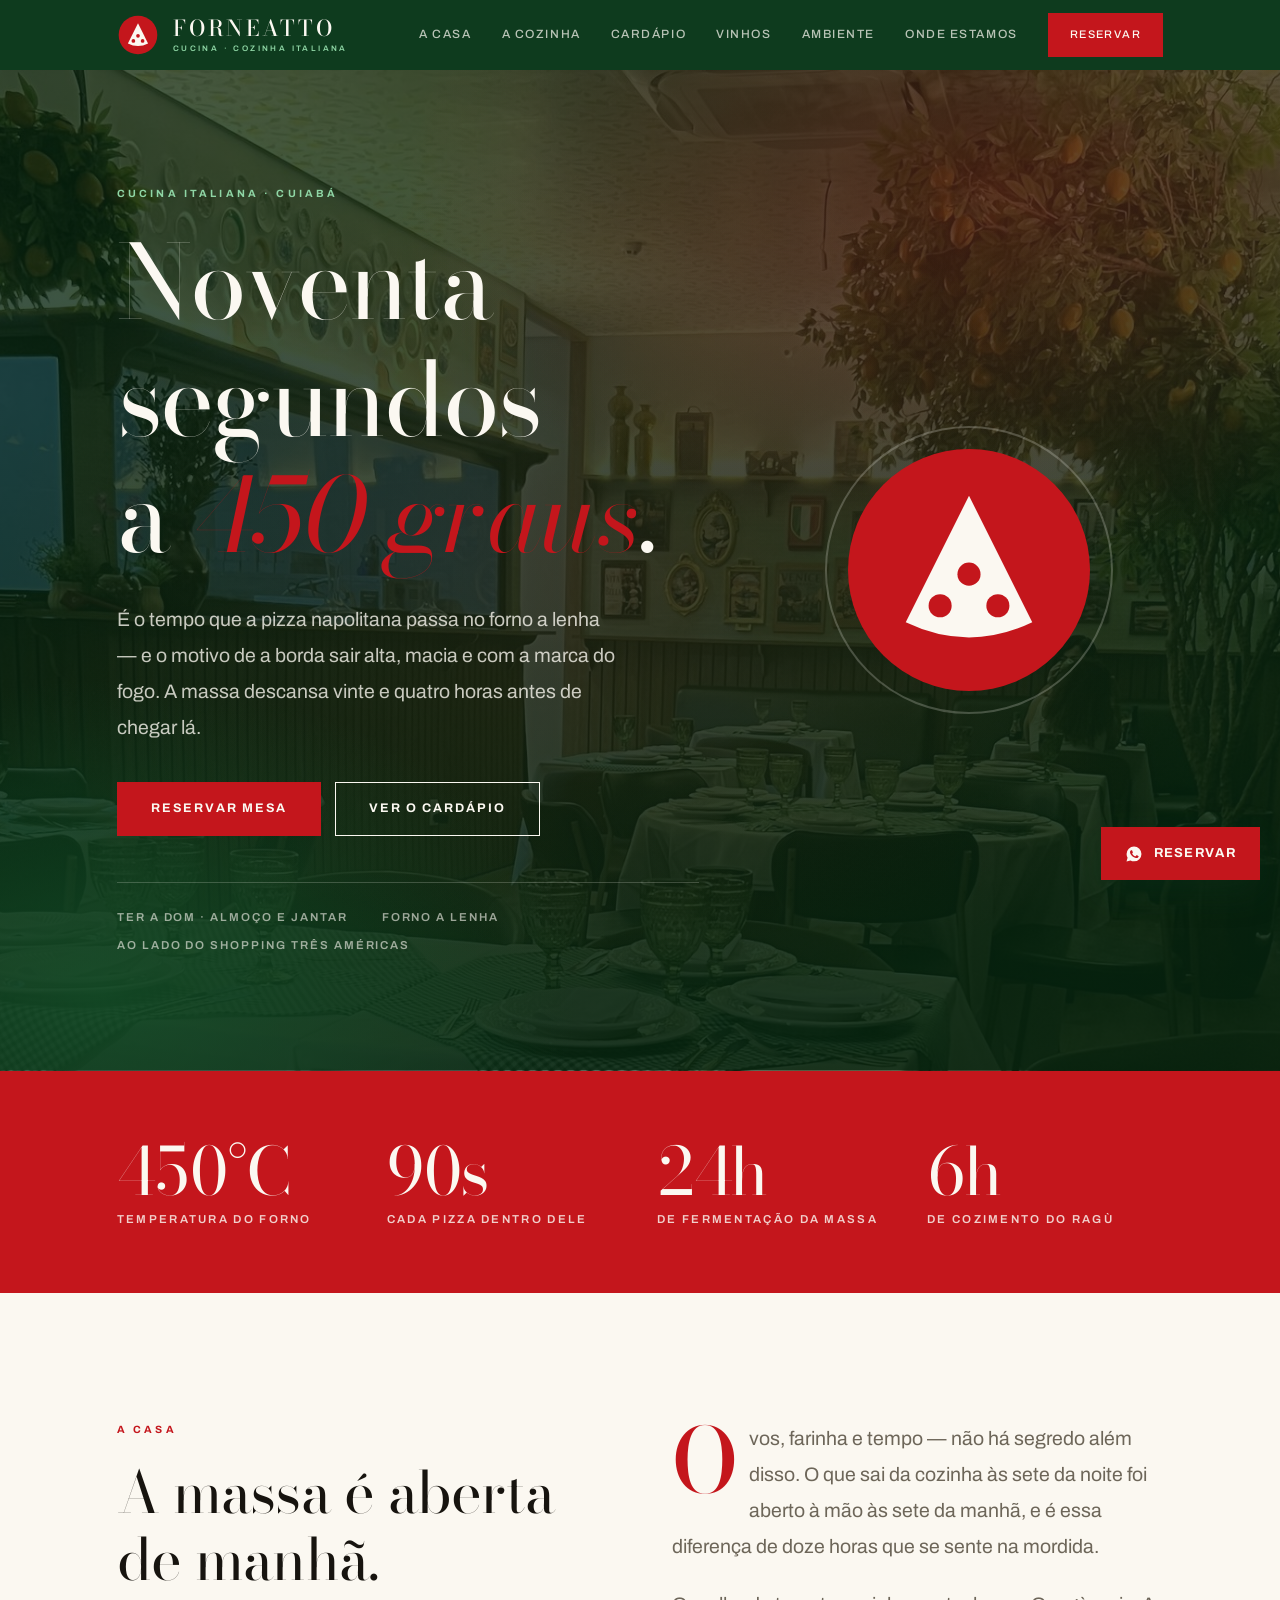
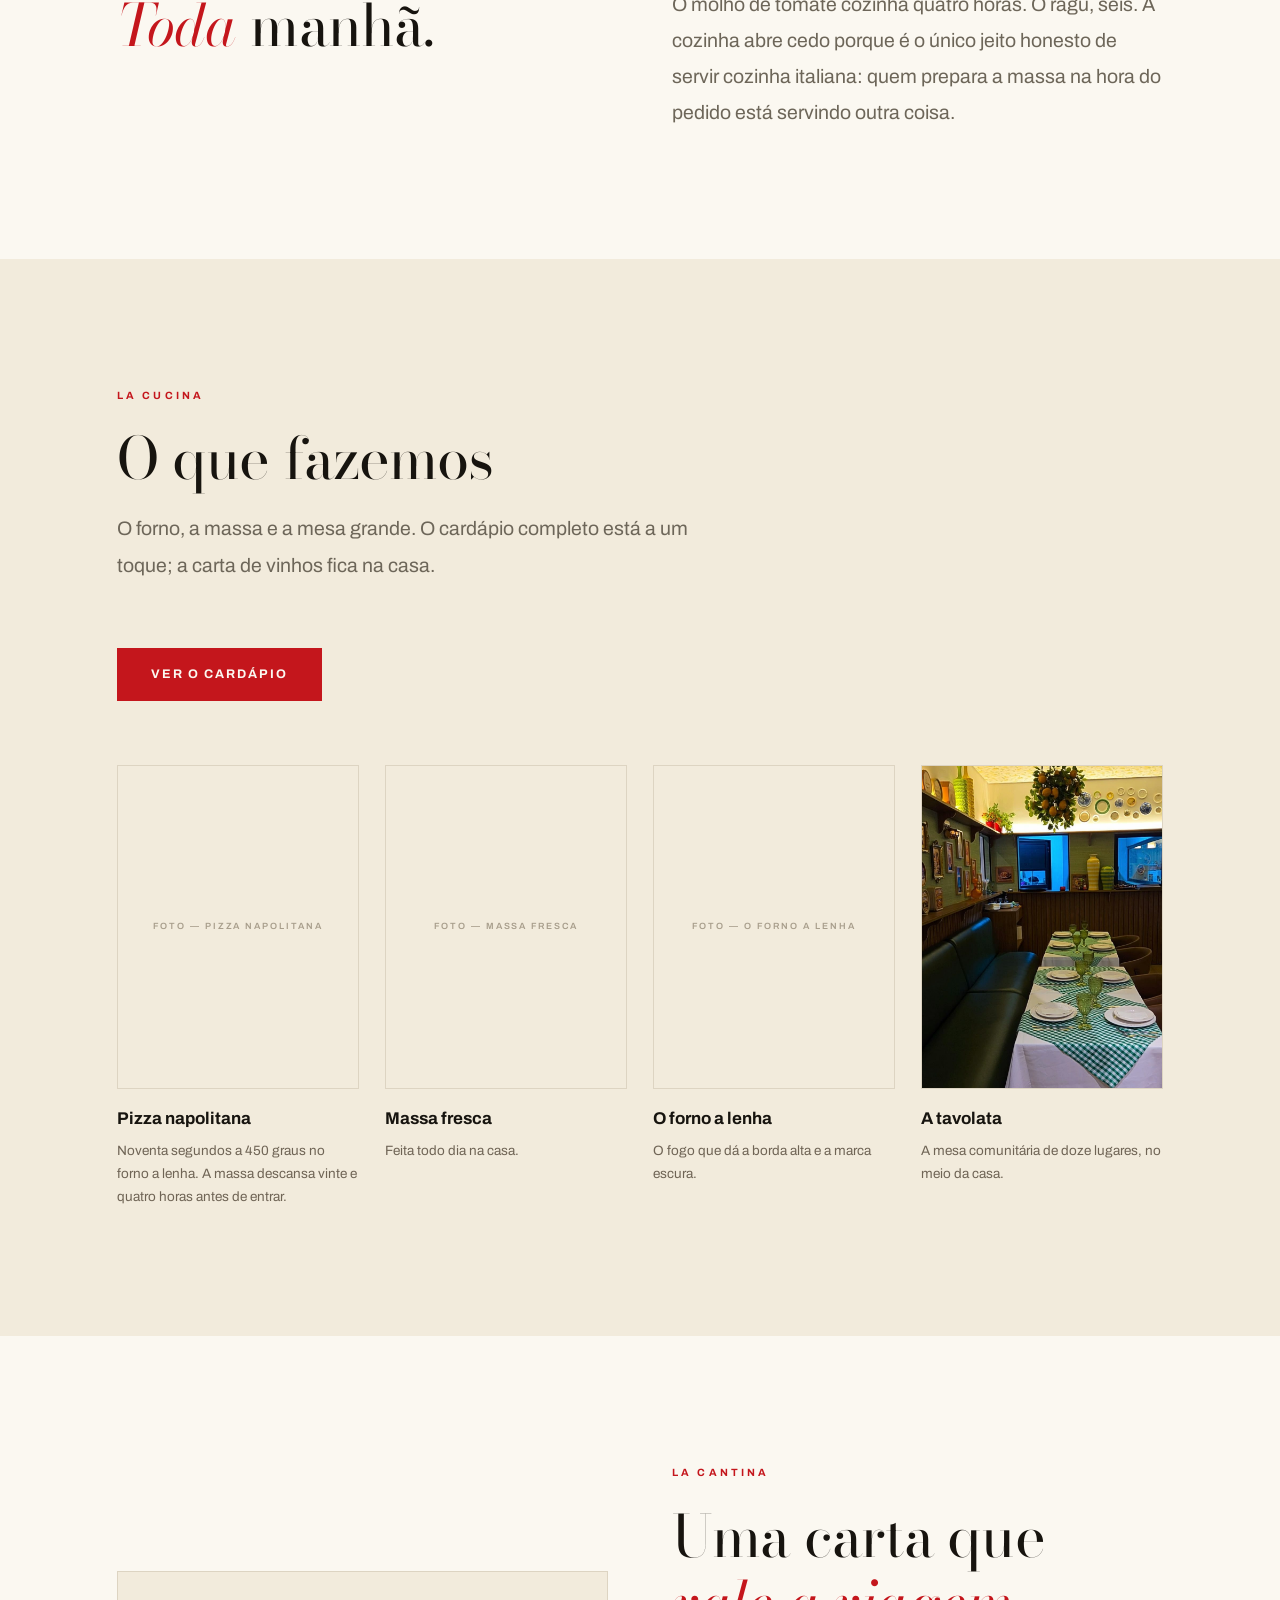
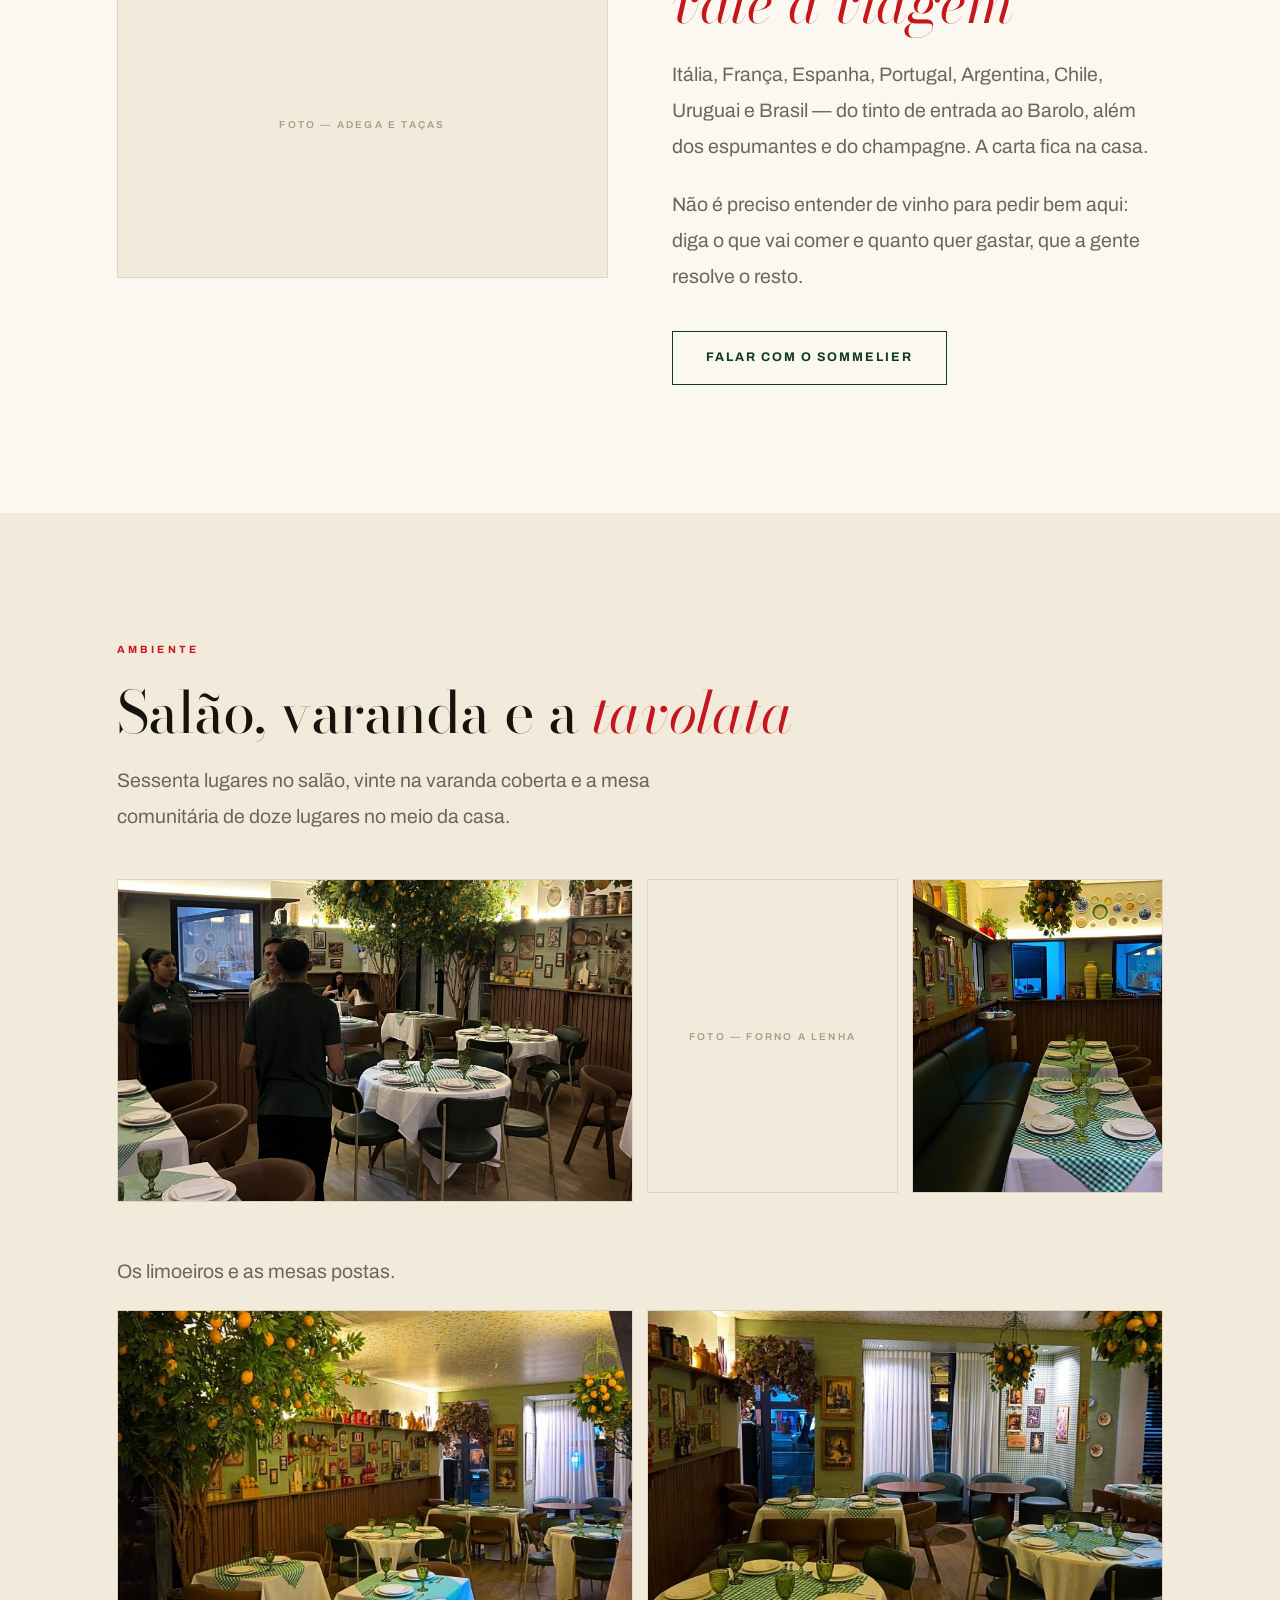
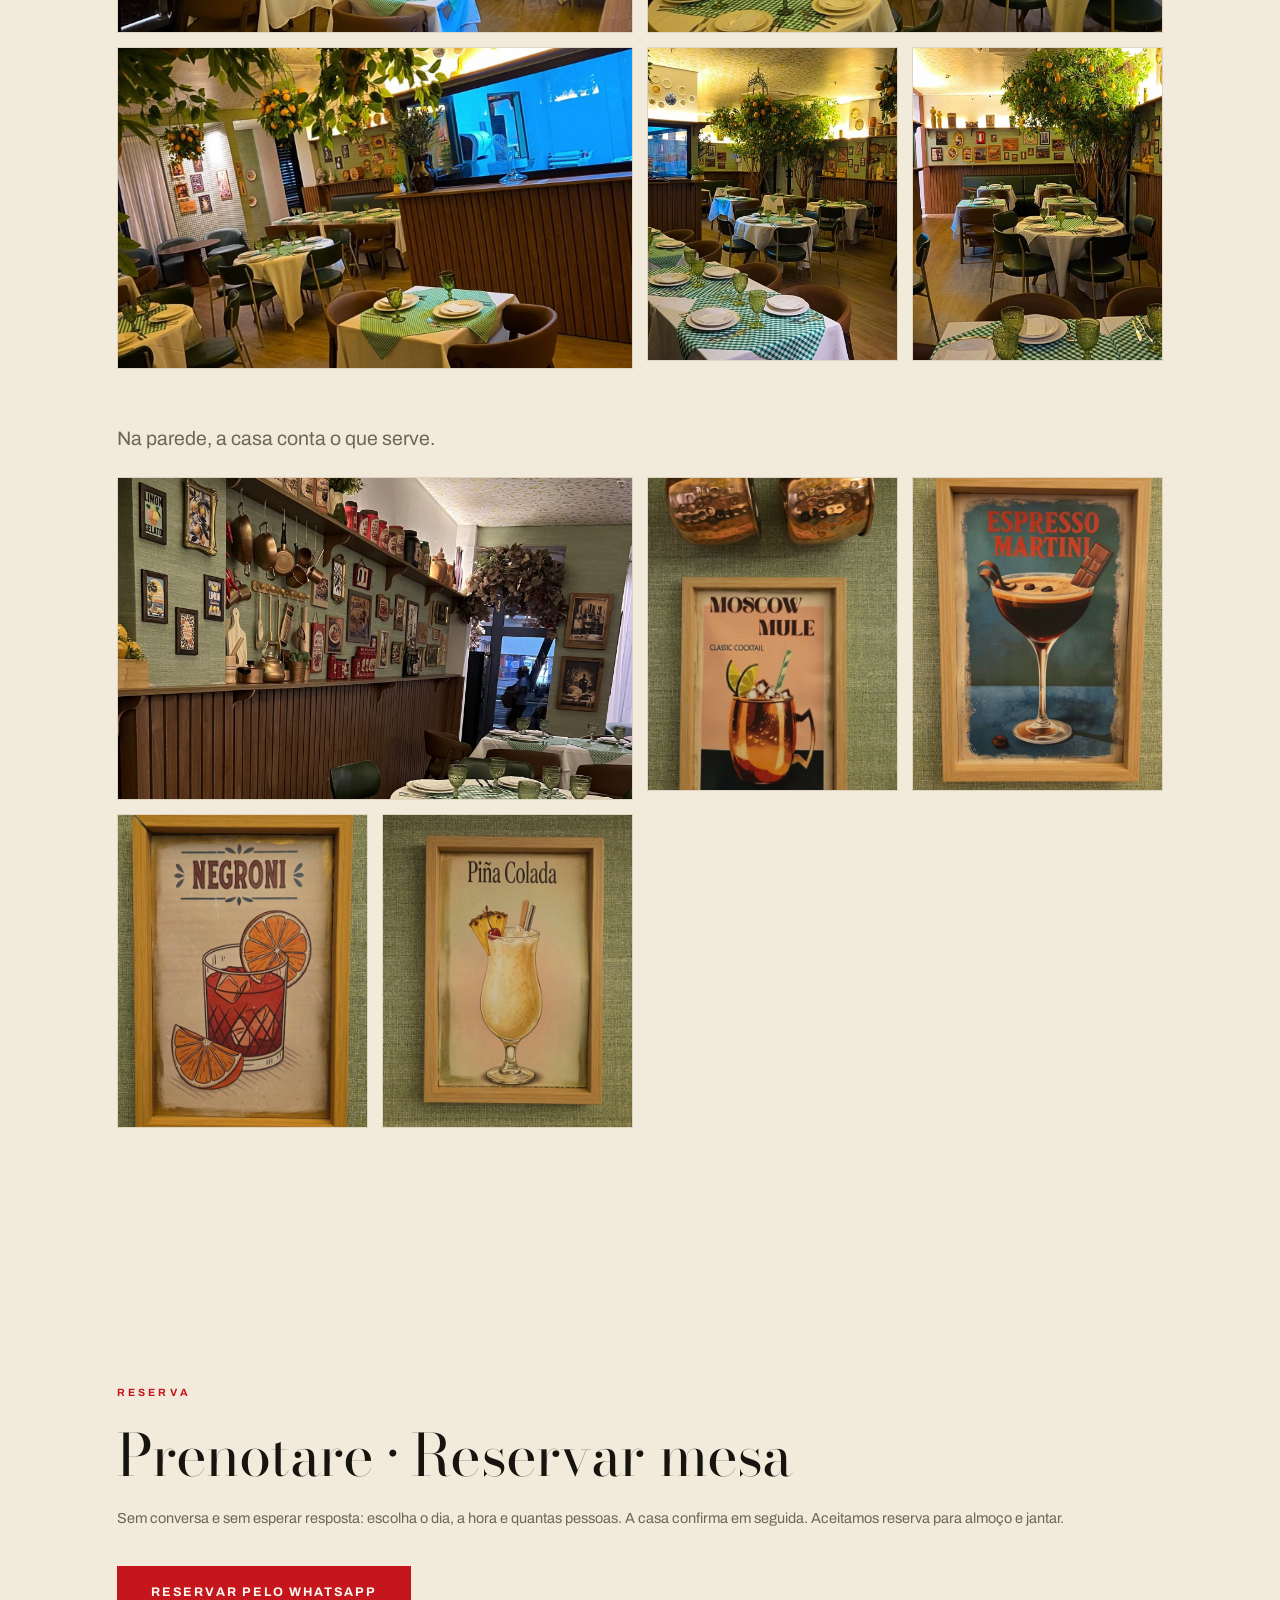
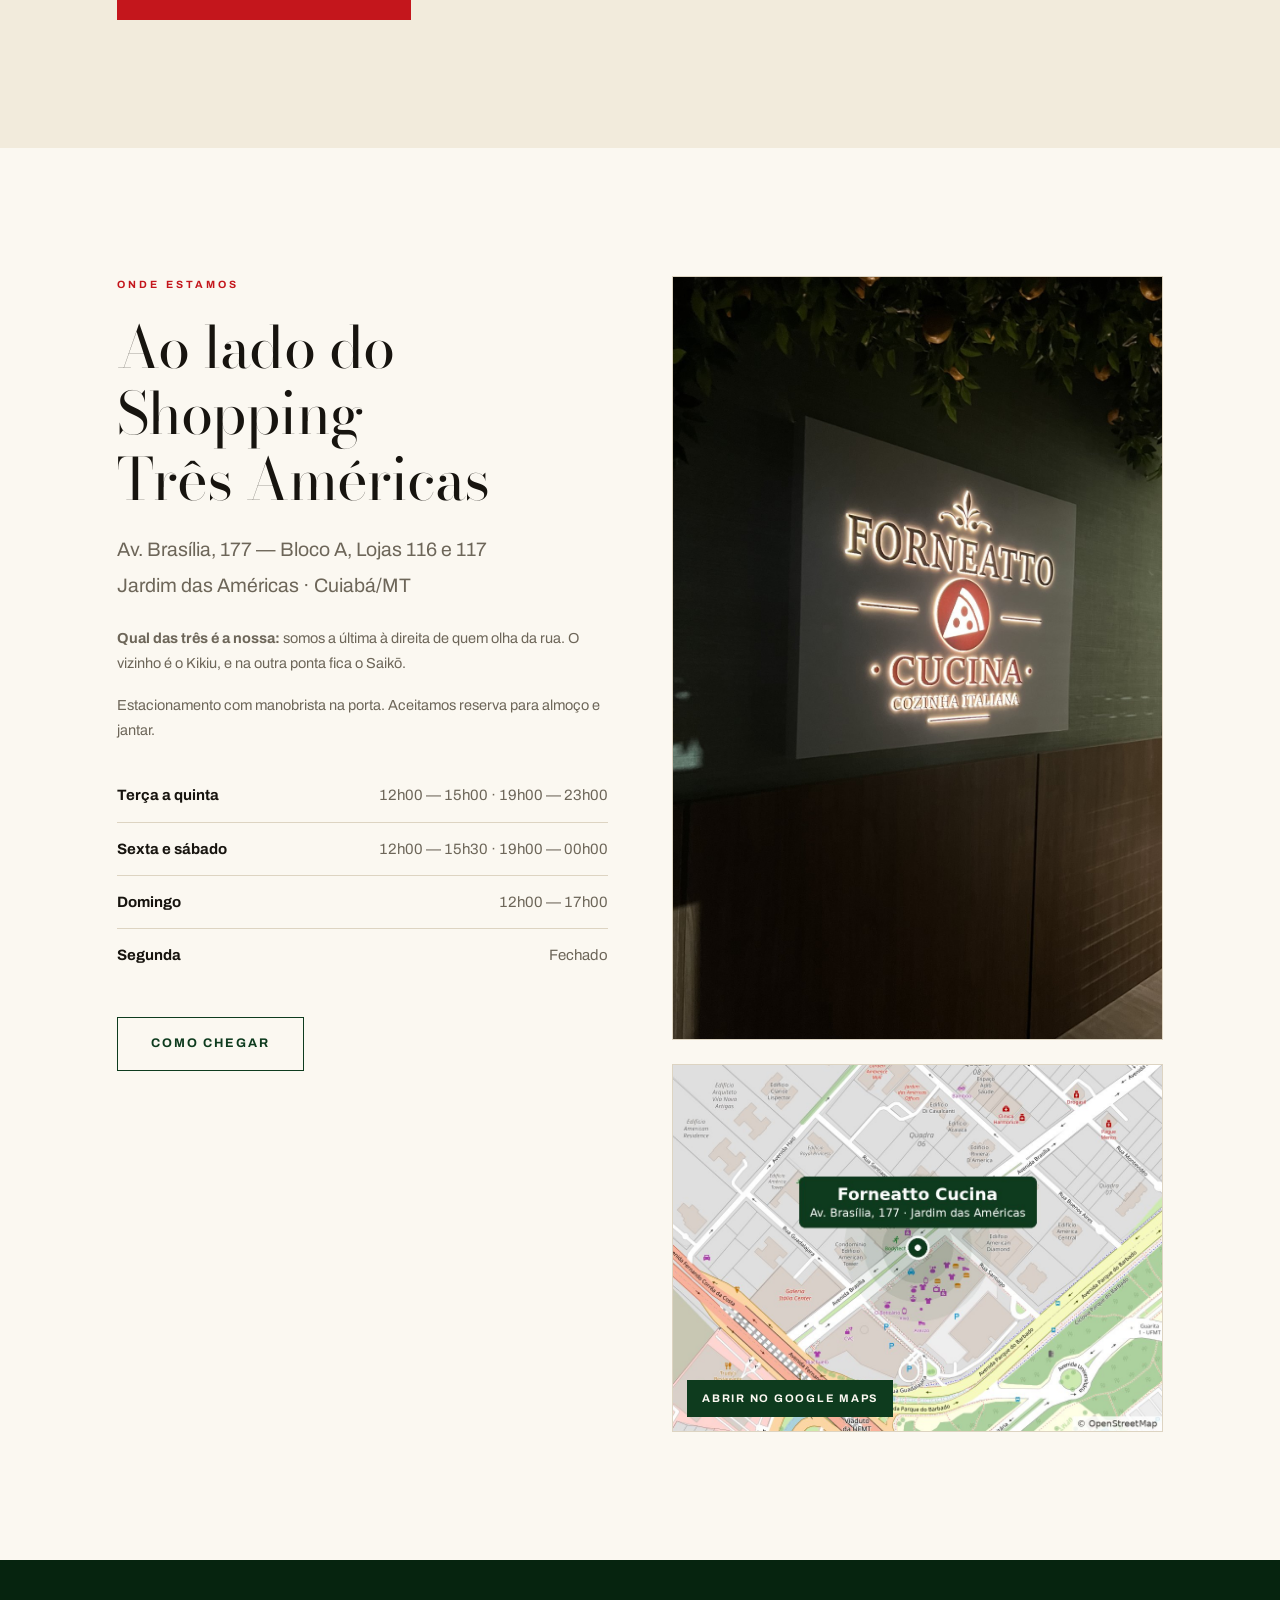
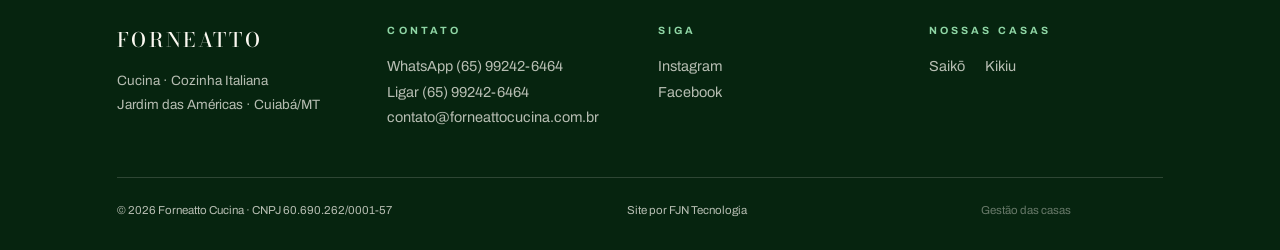
==== commit 0dc1f10c: "A fachada do Forneatto entra no site: o letreiro aceso Porta da pasta do Drive (13/10): preenche a m" ====
--- a/index.html
+++ b/index.html
@@ -597,7 +597,7 @@
          largas (2 colunas cada) e dois quadros altos fecham a faixa em
          2 + 2 e 2 + 1 + 1, sem sobrar quadro sozinho numa linha. As legendas
          dizem so o que a foto mostra. -->
-    <p class="sotto" style="margin:52px 0 20px">Os limoeiros, as mesas postas e o letreiro aceso.</p>
+    <p class="sotto" style="margin:52px 0 20px">Os limoeiros e as mesas postas.</p>
     <div class="scatti">
       <figure class="scatto scatto--largo">
         <img src="assets/img/italiano/salao-limoeiros.jpg" alt="O salão do Forneatto, com os limoeiros, a parede de quadros e as mesas postas" loading="lazy" onerror="this.remove()">
@@ -612,8 +612,8 @@
         <span>Foto — o salão e o bar</span>
       </figure>
       <figure class="scatto">
-        <img src="assets/img/italiano/letreiro.jpg" alt="O letreiro luminoso do Forneatto Cucina, Cozinha Italiana, sob os limoeiros" loading="lazy" onerror="this.remove()">
-        <span>Foto — o letreiro</span>
+        <img src="assets/img/italiano/salao-limoeiro-mesas.jpg" alt="O salão do Forneatto com um limoeiro ao centro, as mesas postas e a parede de quadros ao fundo" loading="lazy" onerror="this.remove()">
+        <span>Foto — o limoeiro no salão</span>
       </figure>
       <figure class="scatto">
         <img src="assets/img/italiano/mesa-posta.jpg" alt="Mesa posta do Forneatto: pratos, taças verdes e toalha xadrez" loading="lazy" onerror="this.remove()">
@@ -728,7 +728,7 @@
            procurar. Sao tres casas na mesma calcada, e o texto ao lado ja
            explica "somos a ultima a direita" — isso e uma foto. -->
       <figure class="facciata">
-        <img src="assets/img/italiano/porta.jpg" alt="Fachada do Forneatto" loading="lazy" onerror="this.remove()">
+        <img src="assets/img/italiano/porta.jpg" alt="A fachada do Forneatto Cucina, Cozinha Italiana, com o letreiro aceso sob os limoeiros" loading="lazy" onerror="this.remove()">
         <span>Foto — fachada</span>
       </figure>
       <!-- O MAPA E UMA IMAGEM, E A IMAGEM E O LINK. Duas razoes, as duas medidas:
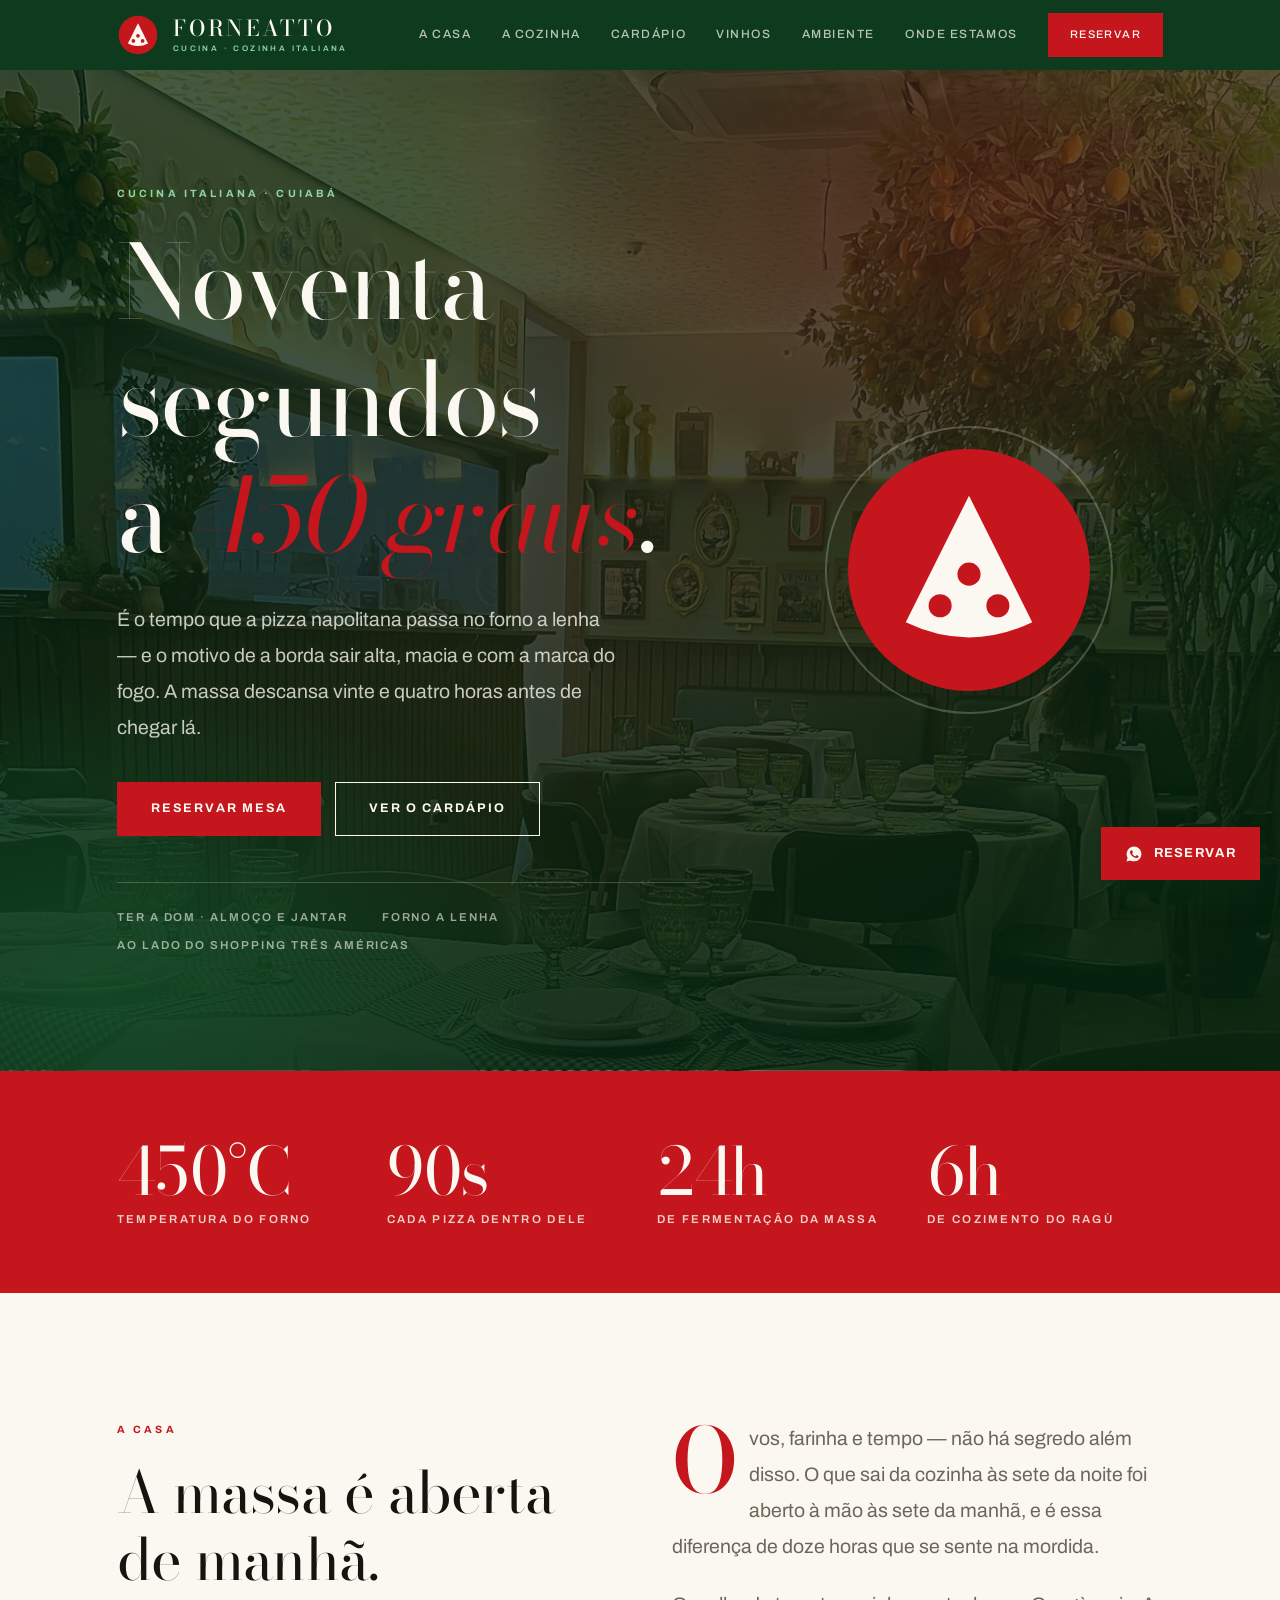
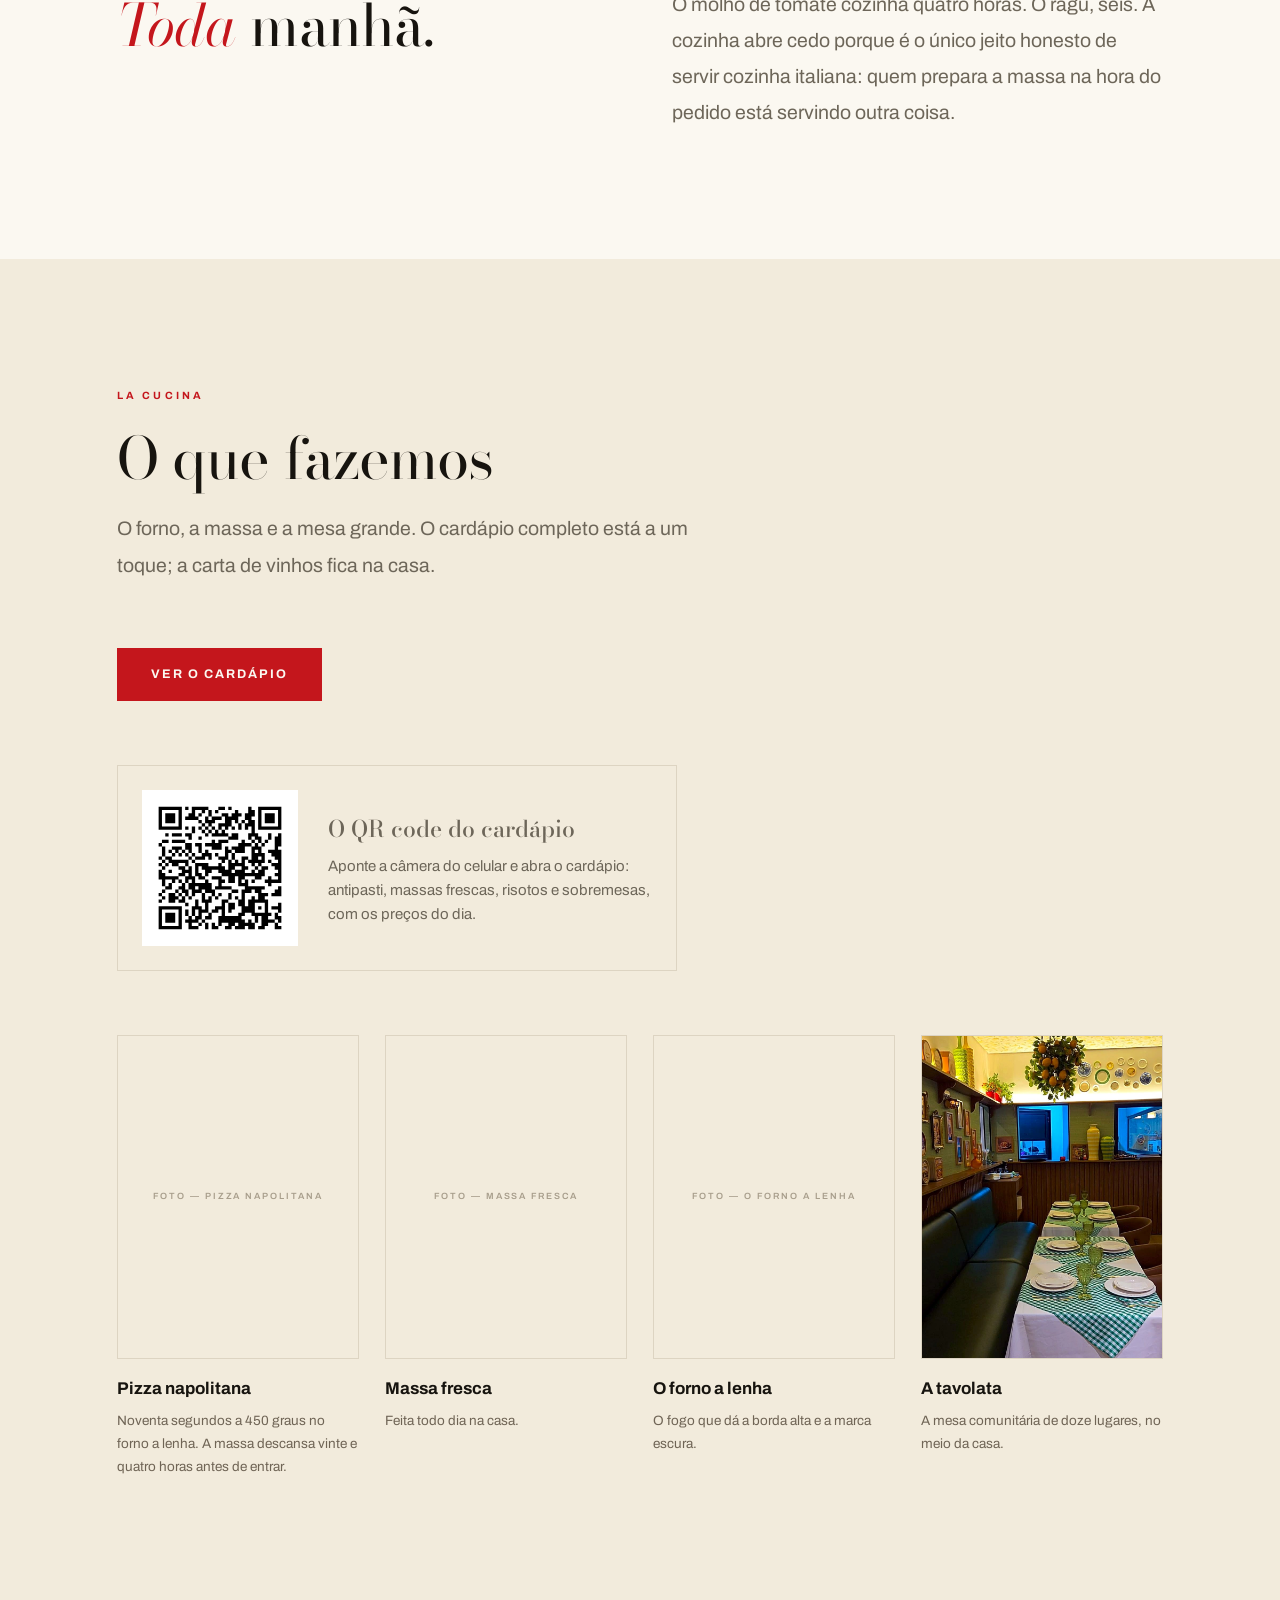
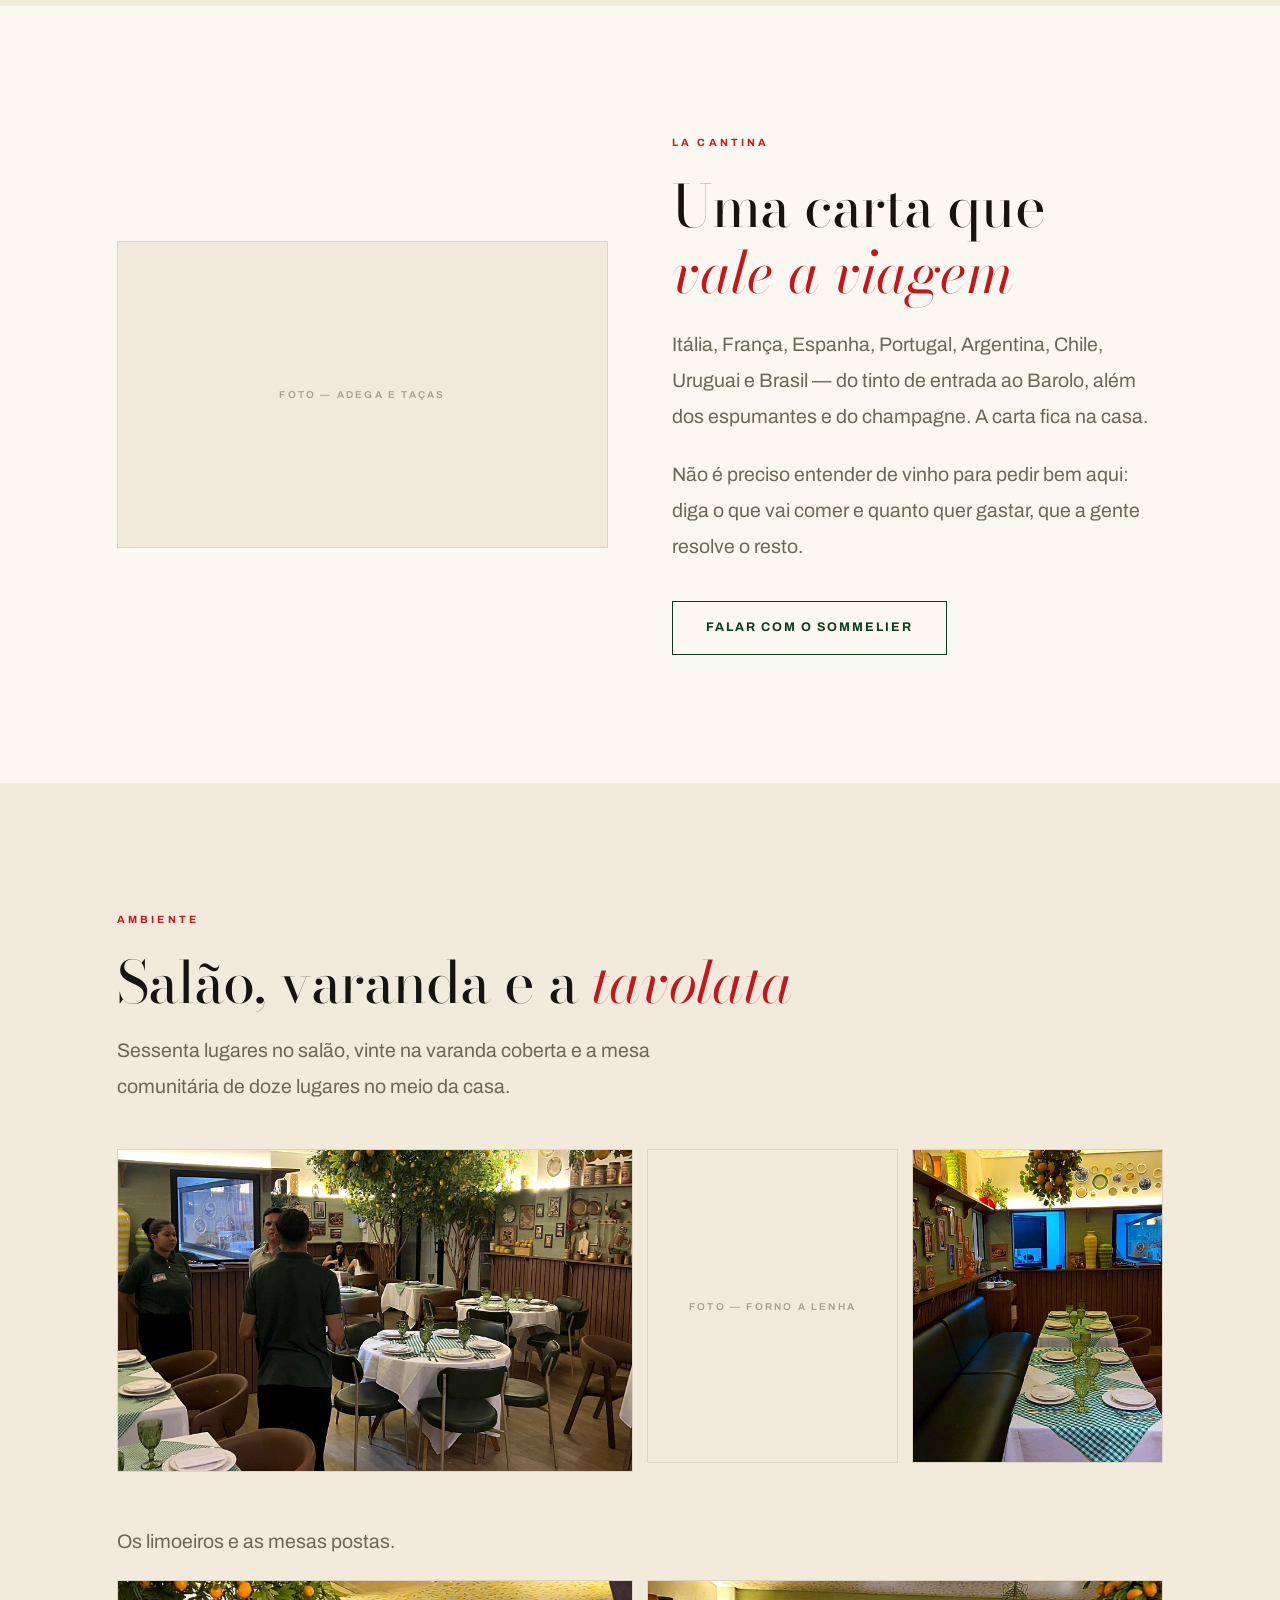
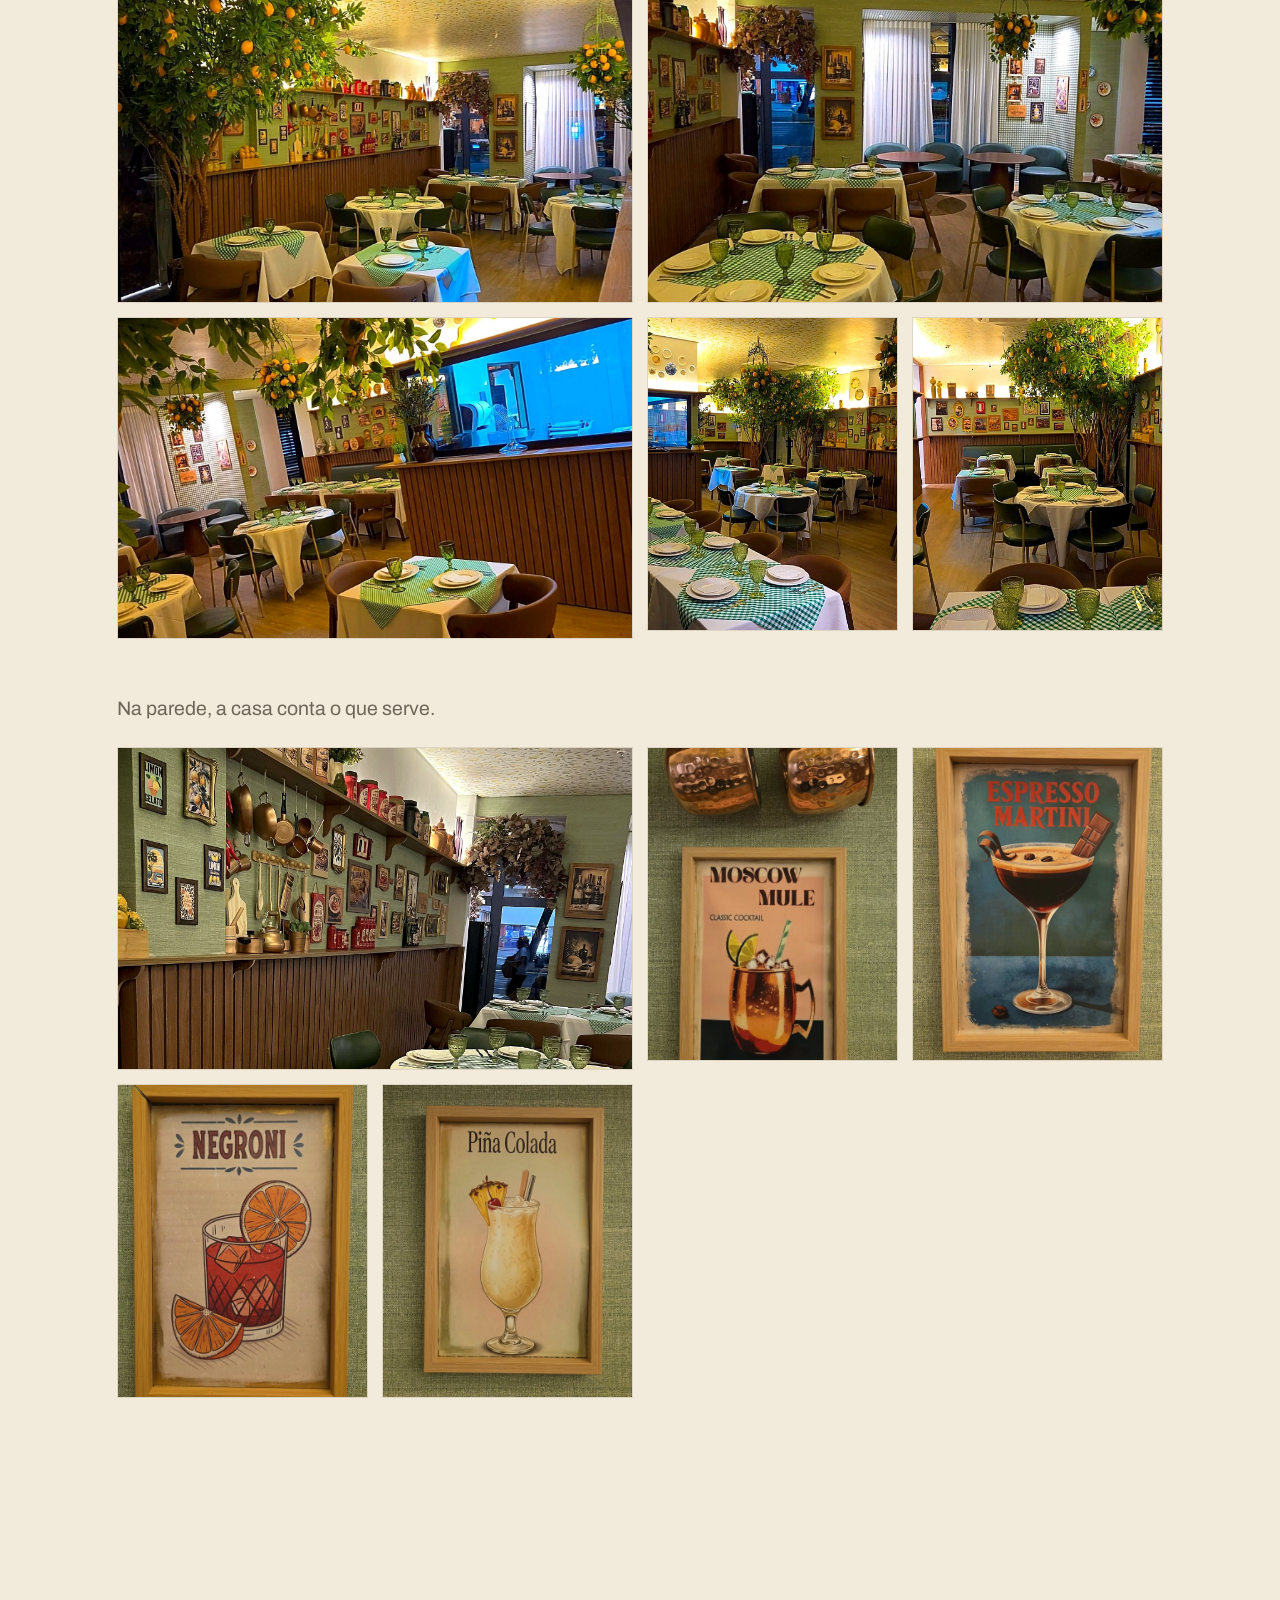
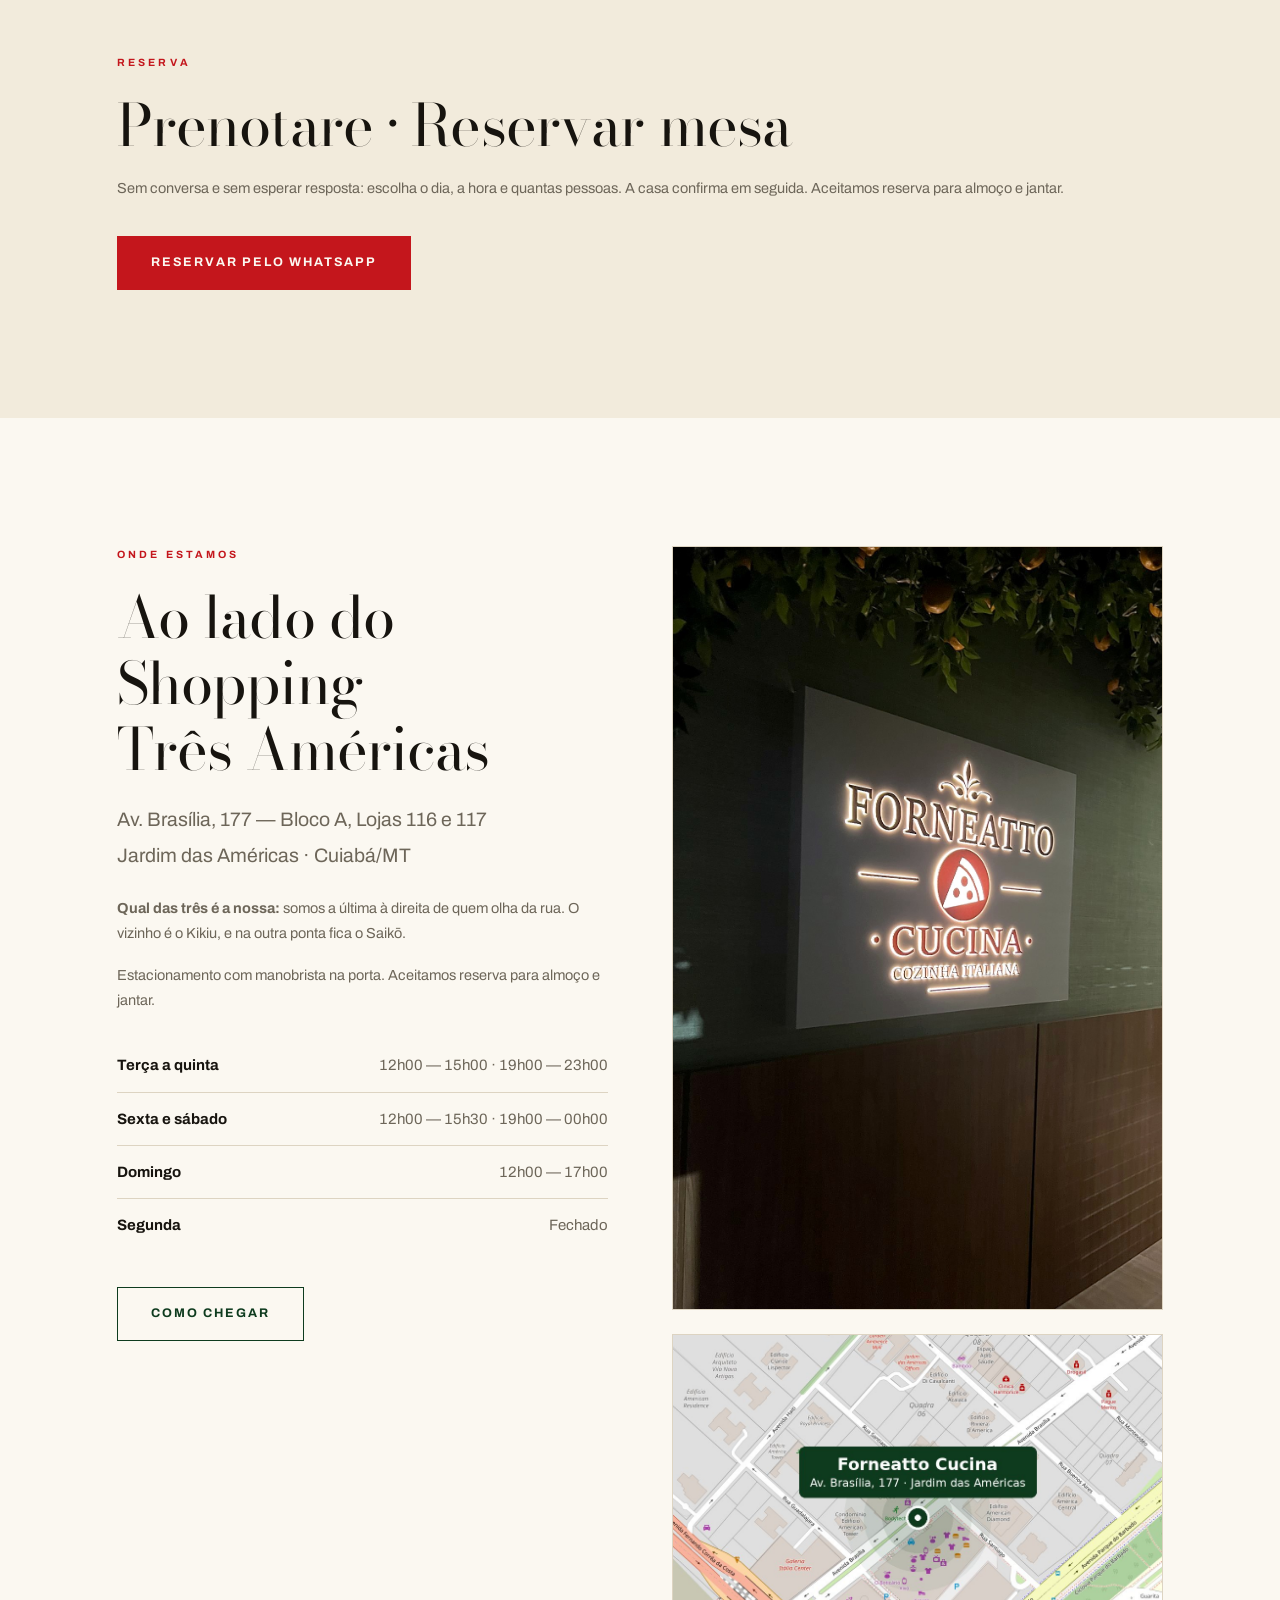
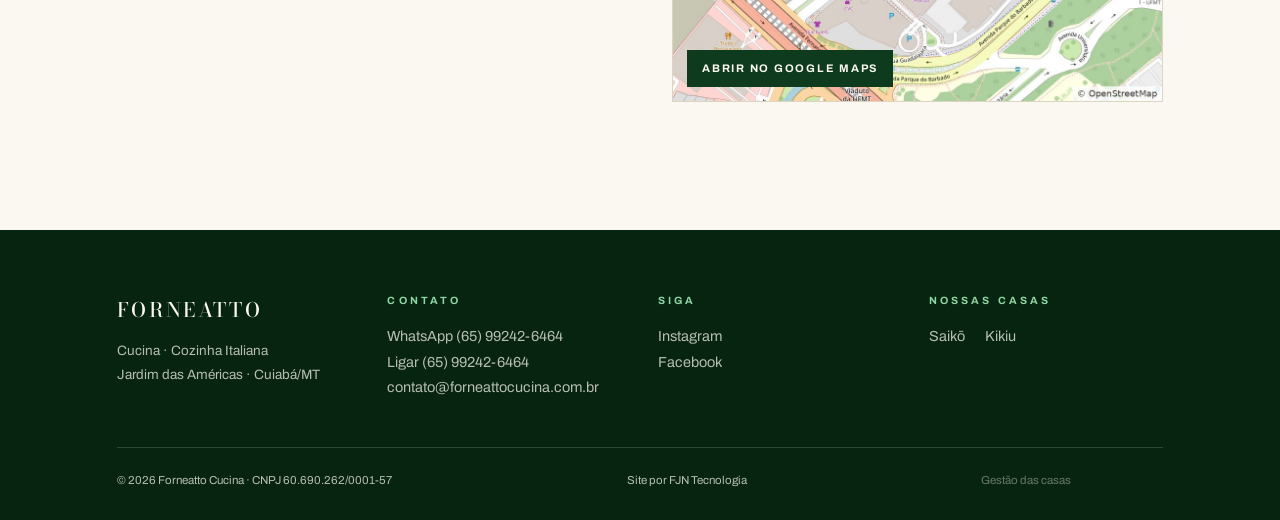
==== commit 826362f4: "Forneatto: cardapio no site, QR code, fotos melhores e o site mais animado - cardapio novo (/cardapi" ====
--- a/index.html
+++ b/index.html
@@ -126,6 +126,24 @@
 .btn--vuoto { background: transparent; color: currentColor; box-shadow: inset 0 0 0 1px currentColor; }
 .btn--vuoto:hover { background: currentColor; color: var(--verde); transform: translateY(-2px); }
 .verde .btn--vuoto:hover { color: var(--verde); }
+
+/* ── QR do cardápio (o mesmo das mesas) ───────────────────────── */
+.qr-cardapio {
+  display: flex; align-items: center; gap: clamp(18px, 3vw, 30px);
+  max-width: 560px; margin: 0 0 clamp(40px, 5vw, 68px);
+  padding: clamp(16px, 2.4vw, 24px);
+  border: 1px solid var(--filo); background: var(--crema);
+  color: inherit; text-decoration: none;
+  transition: border-color .2s ease, transform .2s ease;
+}
+.qr-cardapio:hover { border-color: var(--rosso); transform: translateY(-2px); }
+.qr-cardapio img {
+  flex: none; width: clamp(116px, 22vw, 156px); height: auto;
+  background: #fff; padding: 10px;
+}
+.qr-cardapio__titulo { display: block; font-family: var(--display); font-weight: 500; font-size: clamp(19px, 2.2vw, 23px); margin-bottom: 6px; }
+.qr-cardapio__texto { font-size: 15px; line-height: 1.6; color: #6d6659; }
+@media (max-width: 520px) { .qr-cardapio { flex-direction: column; text-align: center; } }
 .riga { display: flex; flex-wrap: wrap; gap: 14px; margin-top: 36px; }
 
 /* ── navegação ────────────────────────────────────────────────── */
@@ -392,6 +410,7 @@
   .piede__fine { padding-right: clamp(0px, 100vw - 640px, 92px); }
   @media (max-width: 640px) { .piede__fine { padding-right: 0; padding-bottom: 76px; } }
 </style>
+<link rel="stylesheet" href="/assets/animacao.css">
 </head>
 <body>
 
@@ -416,7 +435,7 @@
     <nav class="nav__links">
       <a href="#storia">A casa</a>
       <a href="#carta">A cozinha</a>
-      <a href="https://webgula.com.br/cba-forneatto/cardapio?mode=dine-in" target="_blank" rel="noopener">Cardápio</a>
+      <a href="/cardapio">Cardápio</a>
       <a href="#vini">Vinhos</a>
       <a href="#ambiente">Ambiente</a>
       <a href="#dove">Onde estamos</a>
@@ -436,7 +455,7 @@
       <p class="sotto sobe" style="transition-delay:280ms">É o tempo que a pizza napolitana passa no forno a lenha — e o motivo de a borda sair alta, macia e com a marca do fogo. A massa descansa vinte e quatro horas antes de chegar lá.</p>
       <div class="riga sobe" style="transition-delay:390ms">
         <a class="btn" href="#reservar">Reservar mesa</a>
-        <a class="btn btn--vuoto" href="https://webgula.com.br/cba-forneatto/cardapio?mode=dine-in" target="_blank" rel="noopener">Ver o cardápio</a>
+        <a class="btn btn--vuoto" href="/cardapio">Ver o cardápio</a>
       </div>
       <div class="hero__meta sobe" style="transition-delay:490ms">
         <span>Ter a Dom · almoço e jantar</span>
@@ -488,12 +507,23 @@
     <h2 style="margin-bottom:20px">O que fazemos</h2>
     <p class="sotto" style="margin-bottom:clamp(40px,5vw,68px)">O forno, a massa e a mesa grande. O cardápio completo está a um toque; a carta de vinhos fica na casa.</p>
 
-    <!-- O cardapio mora no Webgula (sistema novo da casa), nao aqui: preco e
-         prato digitados neste arquivo seriam a segunda verdade sobre o mesmo
-         assunto. O site so aponta para ele. -->
+    <!-- O cardapio nasce do painel da casa (scripts/build-cardapio.mjs), nao e
+         digitado aqui: preco e prato escritos neste arquivo seriam a segunda
+         verdade sobre o mesmo assunto. O site so aponta para ele. -->
     <div class="riga" style="margin-top:0;margin-bottom:clamp(40px,5vw,68px)">
-      <a class="btn" href="https://webgula.com.br/cba-forneatto/cardapio?mode=dine-in" target="_blank" rel="noopener">Ver o cardápio</a>
-    </div>
+      <a class="btn" href="/cardapio">Ver o cardápio</a>
+    </div>
+
+    <!-- O QR code do cardapio, aqui no site (assets/img/qrcode/forneatto.svg,
+         gerado do casa.json). Quem esta no computador aponta o celular; quem
+         esta no celular toca. -->
+    <a class="qr-cardapio" href="/cardapio" aria-label="Abrir o cardápio do Forneatto">
+      <img src="assets/img/qrcode/forneatto.svg" width="156" height="156" alt="QR code do cardápio do Forneatto" loading="lazy">
+      <span class="qr-cardapio__texto">
+        <strong class="qr-cardapio__titulo">O QR code do cardápio</strong>
+        Aponte a câmera do celular e abra o cardápio: antipasti, massas frescas, risotos e sobremesas, com os preços do dia.
+      </span>
+    </a>
 
     <!-- Sem preco: o PDV nao tem um unico prato do Forneatto cadastrado,
          so vinho. Preco aqui seria preco digitado a mao, que e exatamente o
@@ -836,7 +866,7 @@
     },
     "result": { "@type": "FoodEstablishmentReservation", "name": "Reserva de mesa" }
   },
-  "hasMenu": "https://forneattocucina.com.br/#carta"
+  "hasMenu": "https://forneattocucina.com.br/cardapio"
 }
 </script>
 
@@ -871,5 +901,6 @@
 <script src="assets/agenda/agenda.js" defer></script>
 <script src="assets/promocoes/promocoes.js" defer></script>
 <script type="module" src="assets/analytics.js"></script>
+<script src="/assets/animacao.js" defer></script>
 </body>
 </html>
--- a/assets/animacao.css
+++ b/assets/animacao.css
@@ -0,0 +1,61 @@
+/* animacao.css — o site mais vivo, sem atrapalhar a leitura.
+ *
+ * Tres coisas, todas baratas (transform e opacity, que o navegador anima sem
+ * recalcular layout):
+ *   1. as fotos e os cartoes entram ao rolar, um depois do outro;
+ *   2. a foto cresce de leve quando o dedo ou o mouse passa;
+ *   3. uma linha fina no topo mostra o quanto da pagina ja foi lido.
+ *
+ * Nada fica escondido sem JavaScript: o estado inicial so existe quando o
+ * animacao.js liga a classe `anima-on` — e ele nunca esconde o que ja esta na
+ * tela. Quem pediu menos movimento no aparelho nao recebe nenhum.
+ */
+:root { --anima-cor: var(--pessego, var(--shu, var(--rosso, #c4161c))); }
+
+/* 1. entrada ao rolar */
+html.anima-on .anima {
+  opacity: 0; transform: translateY(26px) scale(.985);
+  transition: opacity .8s ease, transform .9s cubic-bezier(.2,.7,.3,1);
+  transition-delay: calc(var(--i, 0) * 110ms);
+  will-change: opacity, transform;
+}
+html.anima-on .anima.entrou { opacity: 1; transform: none; will-change: auto; }
+
+/* 2. a foto respira ao passar */
+.scatto, .foto, .facciata, .fachada, .destaque__foto { overflow: hidden; }
+.scatto img, .foto img, .facciata img, .fachada img {
+  transition: transform 1.1s cubic-bezier(.2,.7,.3,1), filter .6s ease;
+}
+@media (hover: hover) {
+  .scatto:hover img, .foto:hover img, .facciata:hover img, .fachada:hover img {
+    transform: scale(1.06); filter: saturate(1.08) contrast(1.03);
+  }
+}
+
+/* 3. linha de leitura */
+.anima-progresso {
+  position: fixed; inset: 0 0 auto 0; height: 3px; z-index: 200;
+  background: var(--anima-cor); transform-origin: 0 50%; transform: scaleX(0);
+  pointer-events: none;
+}
+
+/* o botao flutuante de reservar chama atencao de tempos em tempos: um anel
+   que sai dele e se apaga. E um pseudo-elemento, para nao tocar na sombra que
+   o botao ja tem. */
+@keyframes anima-pulso {
+  0%, 80%, 100% { opacity: 0; box-shadow: 0 0 0 0 var(--anima-cor); }
+  82%           { opacity: .55; box-shadow: 0 0 0 0 var(--anima-cor); }
+  98%           { opacity: 0; box-shadow: 0 0 0 18px var(--anima-cor); }
+}
+.wa::after {
+  content: ""; position: absolute; inset: 0; border-radius: inherit;
+  pointer-events: none; opacity: 0;
+  animation: anima-pulso 7s ease-out 3s infinite;
+}
+
+@media (prefers-reduced-motion: reduce) {
+  html.anima-on .anima { opacity: 1; transform: none; transition: none; }
+  .anima-progresso { display: none; }
+  .scatto img, .foto img, .facciata img, .fachada img { transition: none; transform: none !important; filter: none !important; }
+  .wa::after { animation: none; }
+}
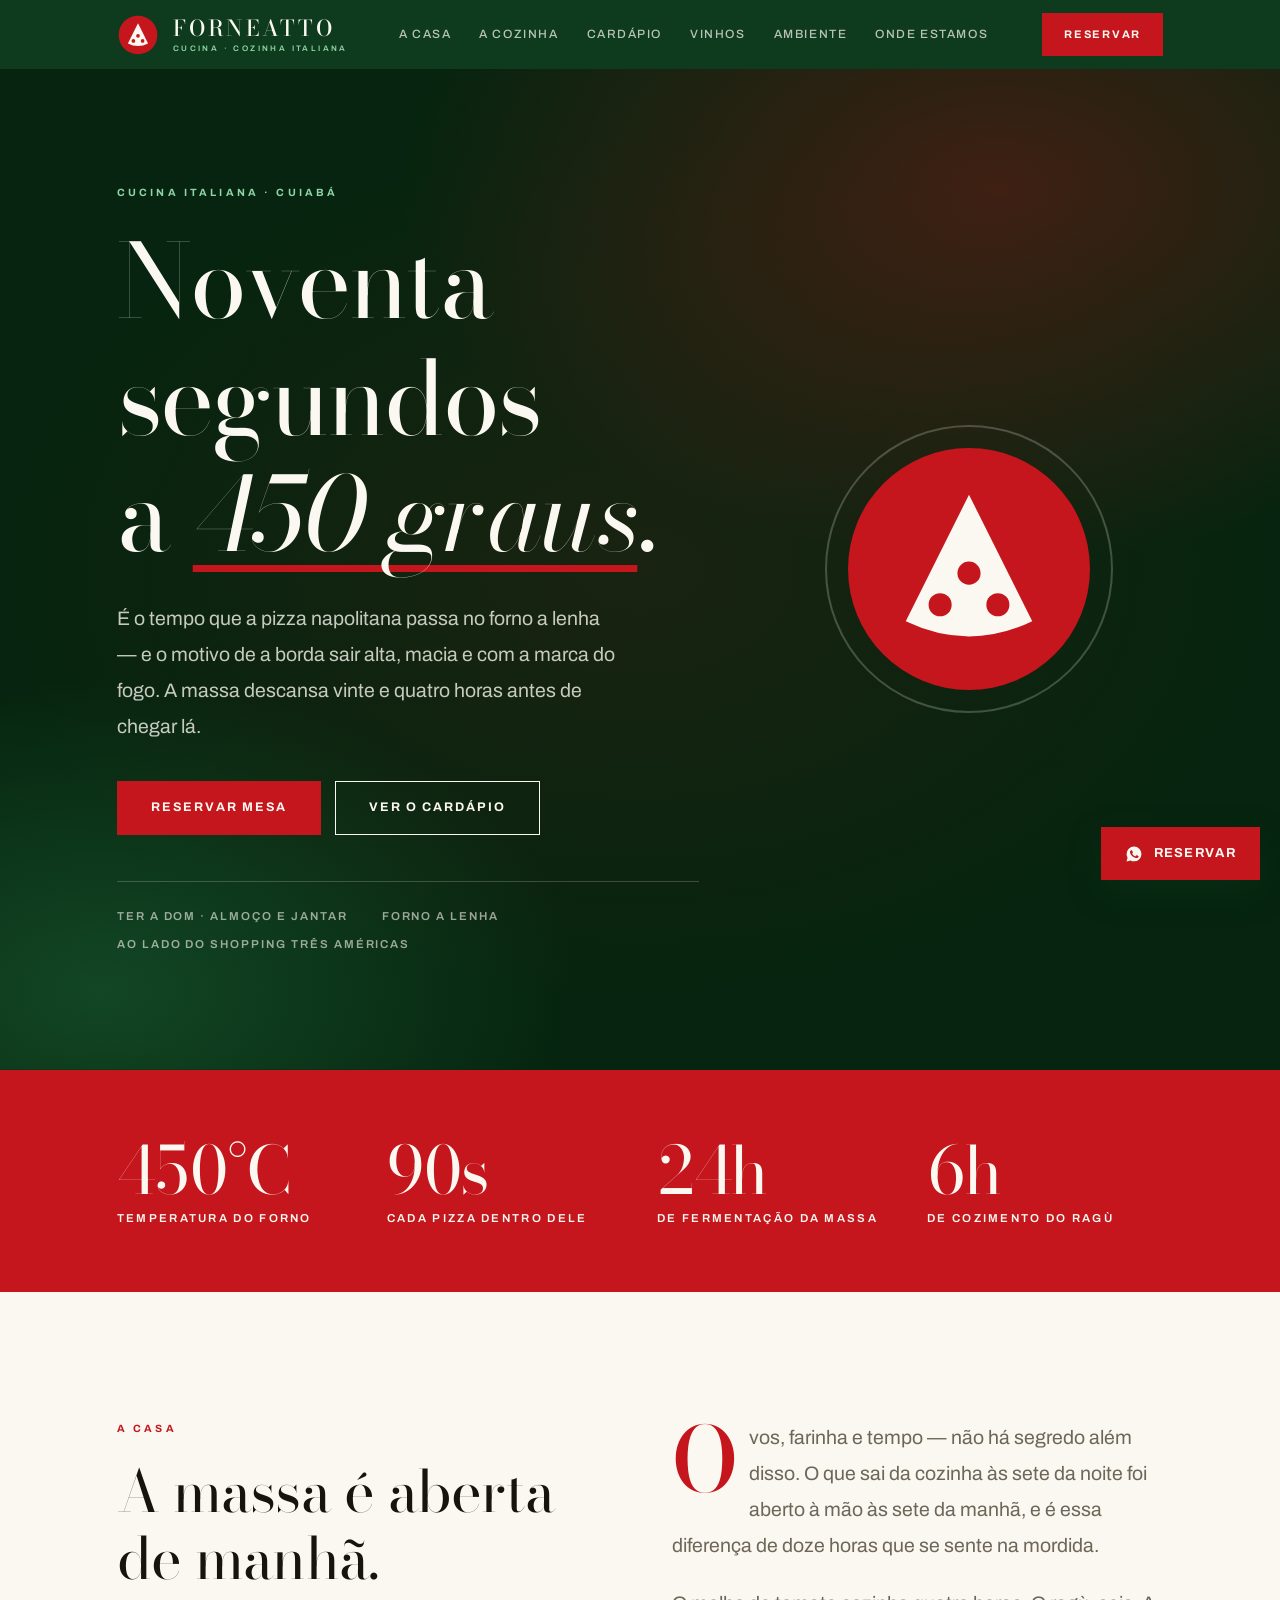
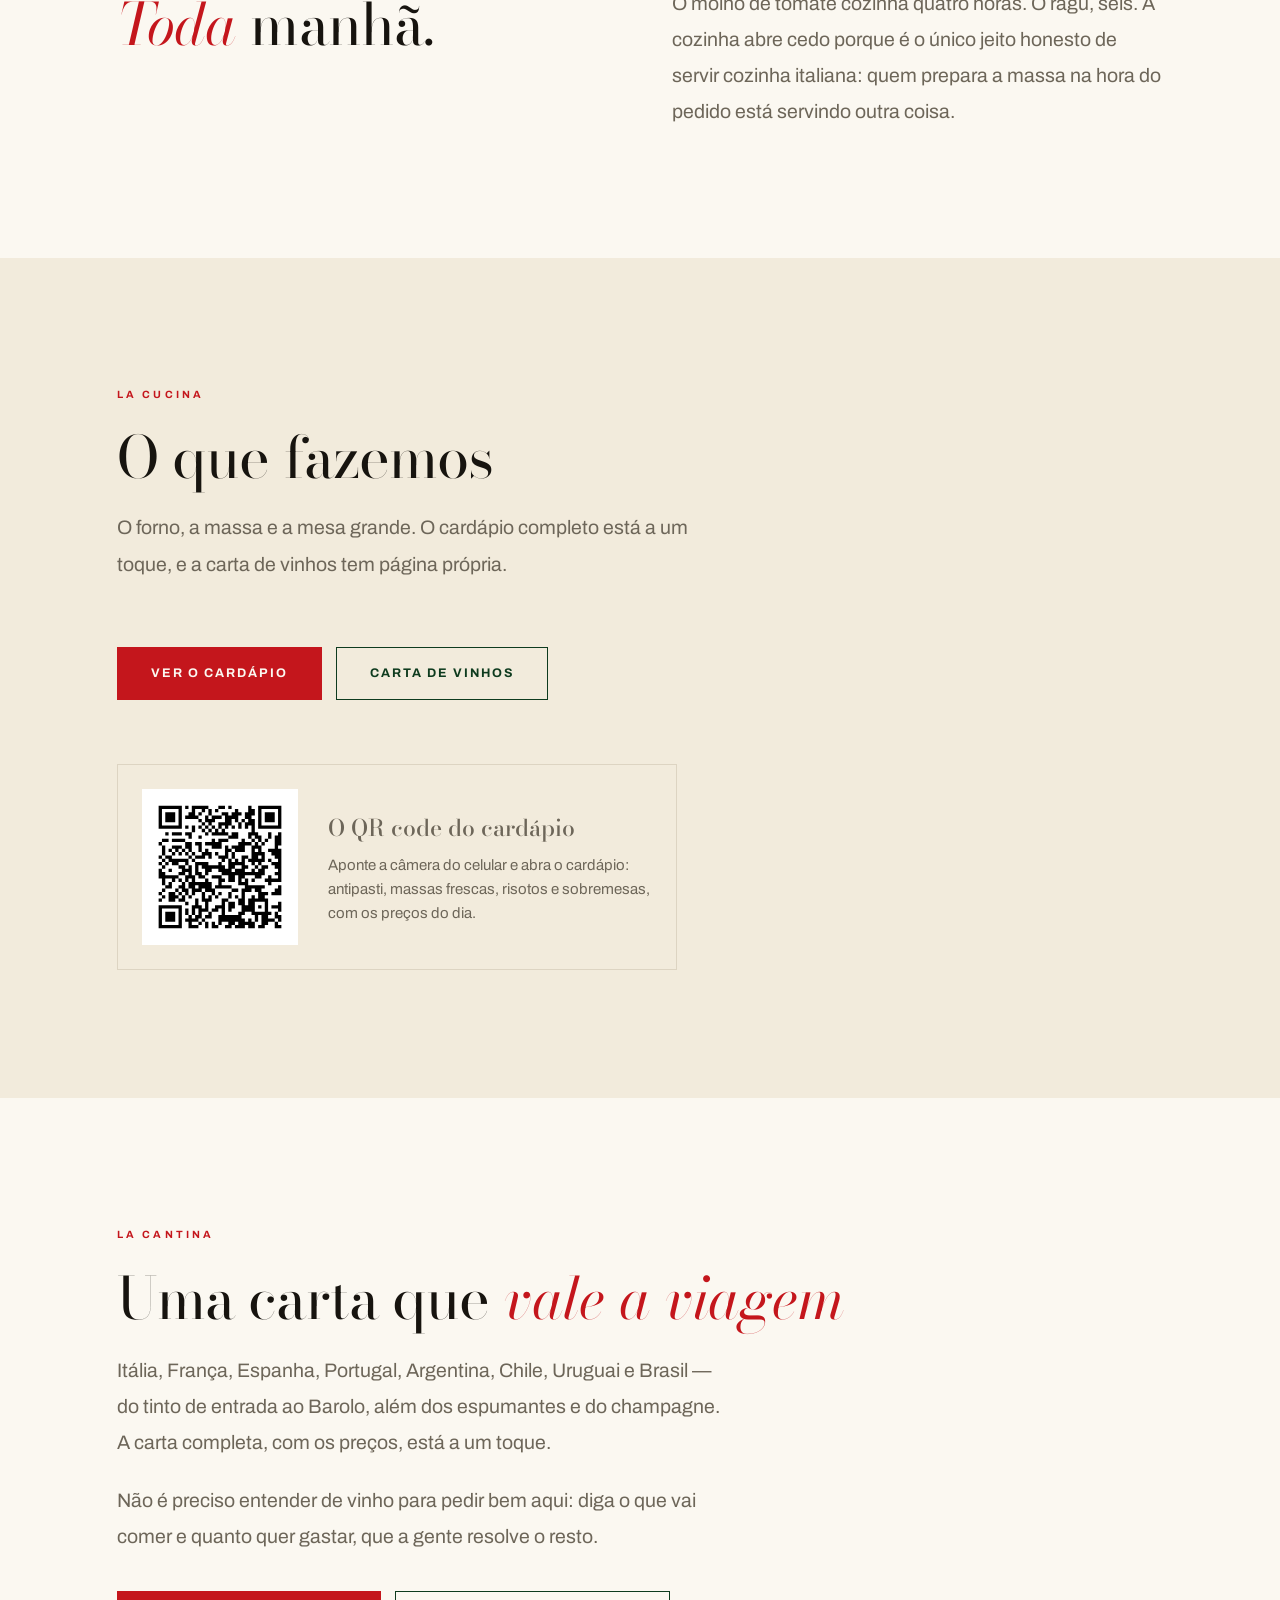
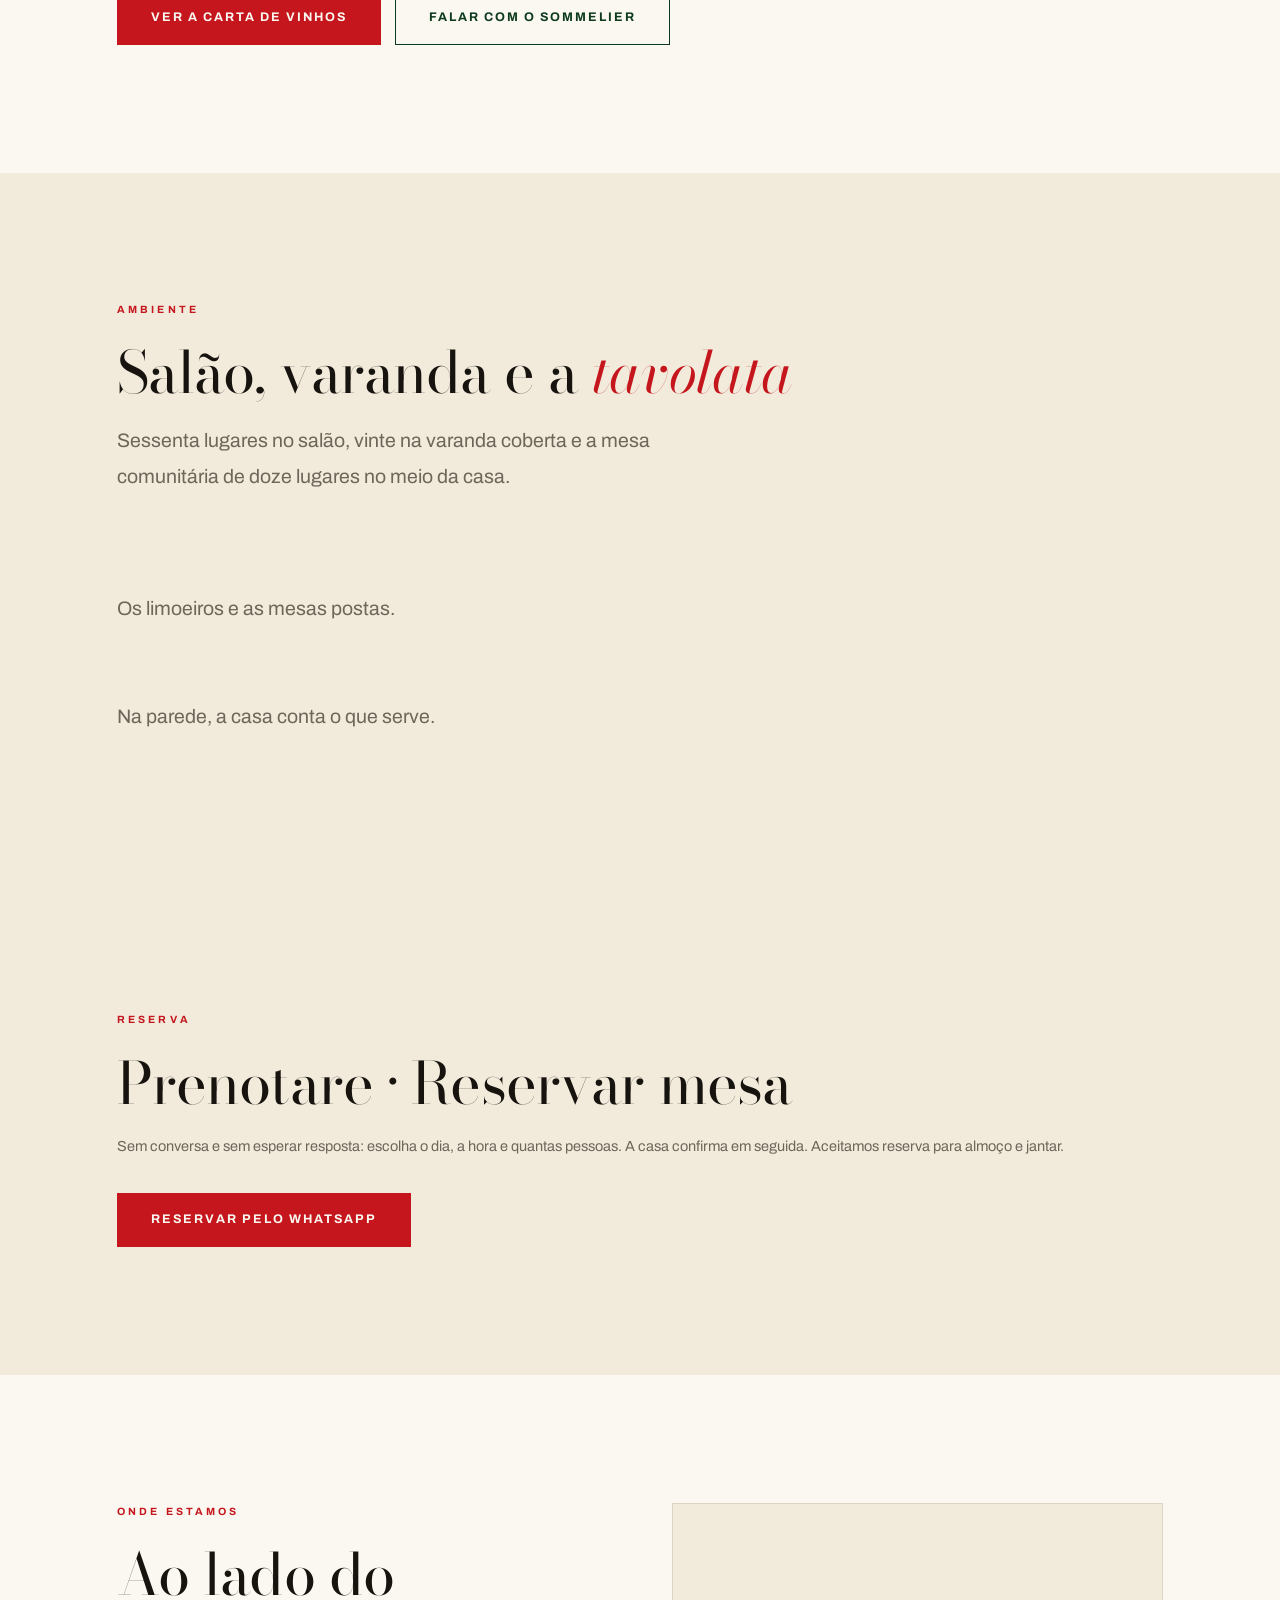
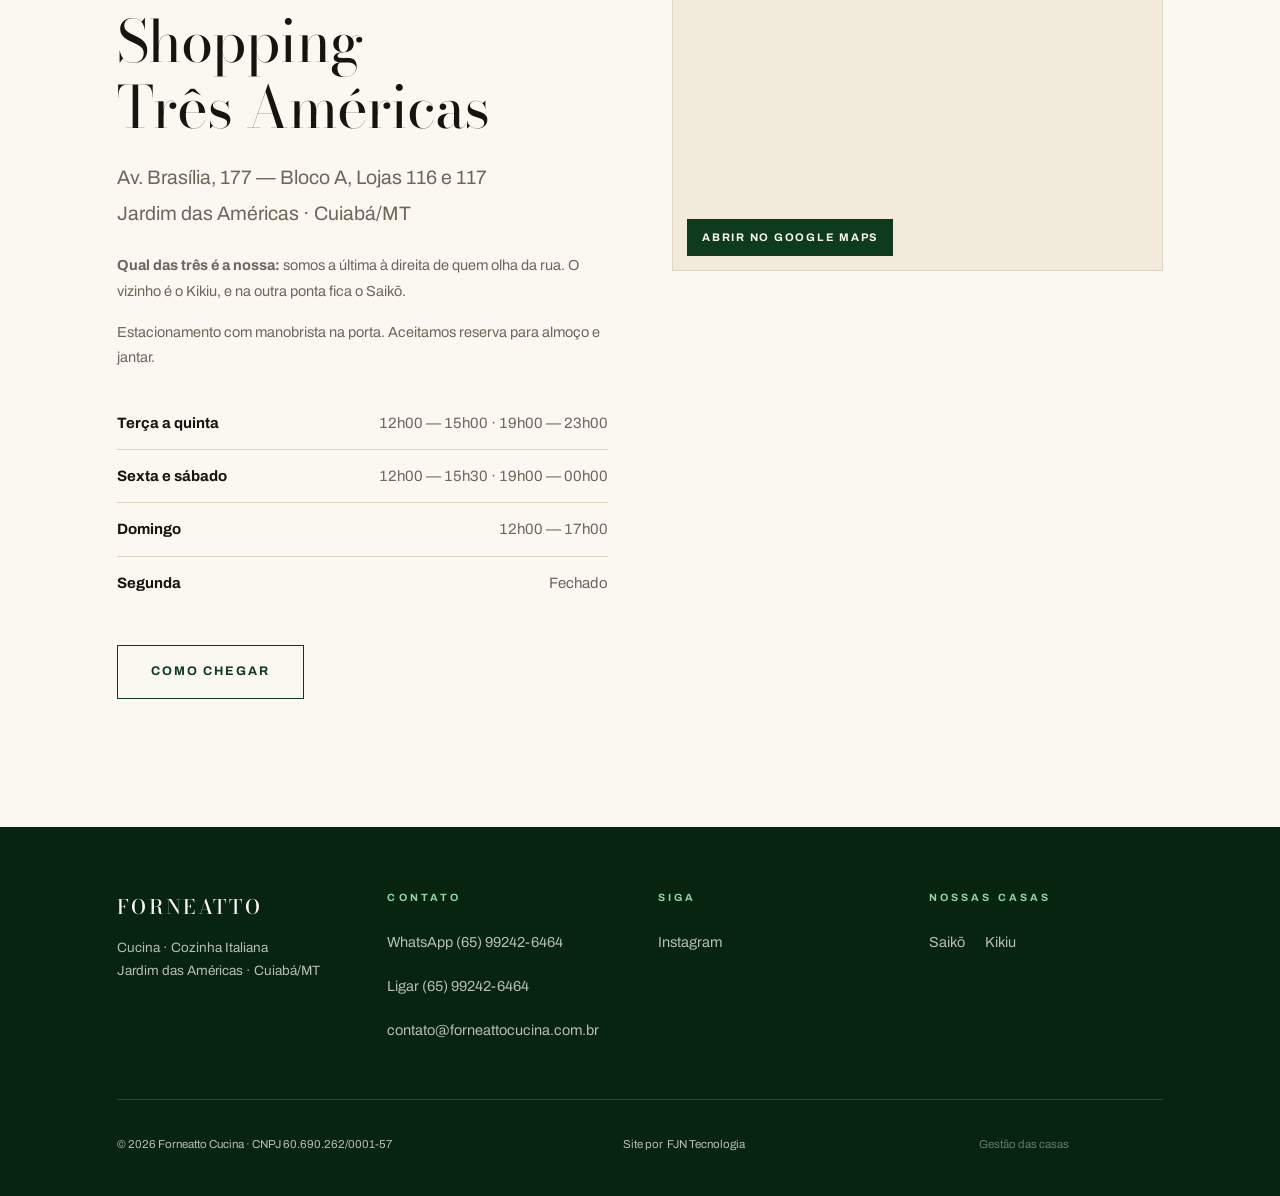
==== commit 539493f2: "Home: sem molduras vazias, picture/srcset, menu hamburguer, acessibilidade, SEO e horarios no JSON-L" ====
--- a/index.html
+++ b/index.html
@@ -8,15 +8,30 @@
 <meta name="apple-mobile-web-app-title" content="Forneatto">
 <meta name="theme-color" content="#0e3b1e">
 
-<title>Forneatto Cucina · Cozinha Italiana em Cuiabá — forno a lenha ao lado do Shopping Três Américas</title>
-<meta name="description" content="Forneatto Cucina: pizza napolitana em forno a lenha, massa fresca feita todo dia e carta de vinhos em Cuiabá. Ao lado do Shopping Três Américas.">
+<title>Restaurante Italiano em Cuiabá | Forneatto Cucina — Massa Fresca</title>
+<meta name="description" content="Forneatto Cucina, restaurante italiano em Cuiabá: massa fresca feita todo dia e forno a lenha. Jardim das Américas, ao lado do Shopping Três Américas.">
 <link rel="canonical" href="https://forneattocucina.com.br/">
 <meta property="og:url" content="https://forneattocucina.com.br/">
-<meta property="og:title" content="Forneatto Cucina · Cozinha Italiana em Cuiabá">
-<meta property="og:description" content="Pizza napolitana em forno a lenha e massa fresca feita todo dia. Ao lado do Shopping Três Américas.">
+<meta property="og:site_name" content="Forneatto Cucina">
+<meta property="og:title" content="Restaurante Italiano em Cuiabá | Forneatto Cucina — Massa Fresca">
+<meta property="og:description" content="Forneatto Cucina, restaurante italiano em Cuiabá: massa fresca feita todo dia e forno a lenha. Jardim das Américas, ao lado do Shopping Três Américas.">
 <meta property="og:image" content="https://forneattocucina.com.br/assets/img/italiano/og.jpg">
-<meta property="og:type" content="restaurant">
+<meta property="og:image:width" content="1200">
+<meta property="og:image:height" content="630">
+<meta property="og:image:alt" content="O salão do Forneatto Cucina, com limoeiros, a parede de quadros e panelas de cobre, e as mesas postas">
+<meta property="og:type" content="restaurant.restaurant">
 <meta property="og:locale" content="pt_BR">
+<meta name="twitter:card" content="summary_large_image">
+
+<script>document.documentElement.classList.add('js')</script>
+
+<!-- A foto do topo e o LCP da pagina. Estes preloads precisam apontar para os
+     MESMOS arquivos que o image-set() do --hero-img escolhe la embaixo (mesma
+     media query, mesma regra 1x/2x); se um dia divergirem, o celular baixa a
+     foto duas vezes. No celular o topo usa um recorte vertical (hero-mobile),
+     gerado por scripts/gerar-webp.py. -->
+<link rel="preload" as="image" type="image/webp" href="assets/img/italiano/hero-mobile.webp" media="(max-width: 600px)" fetchpriority="high">
+<link rel="preload" as="image" type="image/webp" imagesrcset="assets/img/italiano/hero-1280.webp 1x, assets/img/italiano/hero-1920.webp 2x" media="(min-width: 601px)" fetchpriority="high">
 
 <link rel="preconnect" href="https://fonts.googleapis.com">
 <link rel="preconnect" href="https://fonts.gstatic.com" crossorigin>
@@ -57,6 +72,7 @@
   --rsv-tinta:        var(--carbone);
   --rsv-tinta-fraca:  var(--grigio);
   --rsv-fio:          var(--filo);
+  --rsv-borda-campo:  #857d6b;   /* 3,8:1 sobre o marfim do campo; o --filo dava 1,4:1 */
   --rsv-acento:       var(--rosso);
   --rsv-acento-tinta: var(--avorio);
   --rsv-campo:        var(--avorio);
@@ -85,6 +101,15 @@
 }
 img { max-width: 100%; display: block; }
 a { color: inherit; }
+/* "Pular para o conteudo": fora da tela ate ganhar foco pelo teclado */
+.pular {
+  position: absolute; left: 12px; top: -80px; z-index: 300;
+  background: var(--avorio); color: var(--carbone); padding: 12px 18px;
+  font-size: 14px; font-weight: 700; text-decoration: none;
+  border: 2px solid var(--carbone);
+}
+.pular:focus { top: 12px; }
+main:focus { outline: none; }
 ::selection { background: var(--rosso); color: var(--avorio); }
 
 .wrap { max-width: 1200px; margin: 0 auto; padding-inline: var(--pad); }
@@ -102,6 +127,11 @@
 h3 { font-size: clamp(20px, 2.1vw, 25px); }
 h1 i, h2 i { font-style: italic; color: var(--rosso); }
 .verde h1 i, .verde h2 i { color: #ff8a8f; }
+/* "450 graus" no topo: o vermelho da marca sobre a foto verde-escura dava ~1,8:1.
+   Marfim (>= 10:1 sobre o veu) mantem o italico e ganha o vermelho como sublinhado,
+   que e decoracao e nao carrega o texto. */
+.hero h1 i { color: var(--avorio); text-decoration: underline; text-decoration-color: var(--rosso);
+  text-decoration-thickness: .07em; text-underline-offset: .14em; text-decoration-skip-ink: none; }
 p { margin: 0 0 1.1em; }
 p:last-child { margin-bottom: 0; }
 
@@ -130,7 +160,7 @@
 /* ── QR do cardápio (o mesmo das mesas) ───────────────────────── */
 .qr-cardapio {
   display: flex; align-items: center; gap: clamp(18px, 3vw, 30px);
-  max-width: 560px; margin: 0 0 clamp(40px, 5vw, 68px);
+  max-width: 560px; margin: 0;
   padding: clamp(16px, 2.4vw, 24px);
   border: 1px solid var(--filo); background: var(--crema);
   color: inherit; text-decoration: none;
@@ -160,17 +190,58 @@
   letter-spacing: .13em; color: var(--avorio);
 }
 .marchio__sub { font-size: 8px; font-weight: 600; letter-spacing: .3em; text-transform: uppercase; color: #8fd6a5; margin-top: 6px; }
-.nav__links { display: flex; align-items: center; gap: 30px; }
+.nav__links { display: flex; align-items: center; gap: clamp(16px, 2.2vw, 30px); }
 .nav__links a {
   font-size: 12px; font-weight: 500; letter-spacing: .13em; text-transform: uppercase;
   text-decoration: none; color: rgba(251,248,241,.72); padding-block: 4px;
   border-bottom: 1px solid transparent; transition: .18s ease;
-}
-.nav__links a:not(.btn):hover { color: var(--avorio); border-bottom-color: var(--rosso); }
-/* o seletor generico acima vence o .btn por especificidade — reforcar */
-.nav__links a.btn, .nav__links a.btn:hover { color: var(--avorio); border-bottom-color: transparent; }
+  white-space: nowrap;
+}
+.nav__links a:hover { color: var(--avorio); border-bottom-color: var(--rosso); }
+.nav__fim { display: flex; align-items: center; gap: 10px; }
 .nav .btn { padding: 12px 22px; font-size: 11px; }
-@media (max-width: 940px) { .nav__links a:not(.btn) { display: none; } }
+/* menu hamburguer: so existe no celular, e so quando o JS esta ligado. Sem JS
+   os links ficam em uma segunda linha, sempre visiveis. */
+.nav__toggle { display: none; }
+@media (min-width: 1101px) { .nav__links { margin-left: auto; } .nav__fim { margin-left: 30px; } }
+@media (max-width: 1100px) {
+  .nav__fim { margin-left: auto; }
+  .nav__in { flex-wrap: wrap; gap: 8px 12px; padding-block: 10px; }
+  .nav__in .nav__links { order: 5; flex: 1 0 100%; flex-wrap: wrap; gap: 0 22px; padding-bottom: 6px; }
+  .nav__links a { padding-block: 12px; min-height: 44px; display: inline-flex; align-items: center; }
+  .js .nav__toggle {
+    display: inline-flex; align-items: center; justify-content: center; flex: none;
+    width: 46px; height: 46px; padding: 0; cursor: pointer;
+    background: transparent; color: var(--avorio);
+    border: 1px solid rgba(251,248,241,.45);
+  }
+  .nav__toggle svg { width: 22px; height: 22px; }
+  .nav__toggle .x { display: none; }
+  .nav__toggle[aria-expanded="true"] .barras { display: none; }
+  .nav__toggle[aria-expanded="true"] .x { display: block; }
+  /* com JS: a lista vira uma gaveta embaixo da barra (a barra fica numa linha so) */
+  .js .nav__in { flex-wrap: nowrap; }
+  .js .nav__in .nav__links {
+    display: none; position: absolute; top: 100%; left: 0; right: 0;
+    flex-direction: column; align-items: stretch; gap: 0; flex: none;
+    background: var(--verde); border-top: 1px solid rgba(251,248,241,.18);
+    padding: 6px var(--pad) 12px; box-shadow: 0 18px 30px rgba(6,36,15,.35);
+  }
+  .js .nav__in .nav__links.aberto { display: flex; }
+  .js .nav__links a {
+    font-size: 14px; letter-spacing: .12em; color: var(--avorio);
+    border-bottom: 1px solid rgba(251,248,241,.12); min-height: 50px;
+  }
+}
+@media (max-width: 420px) {
+  .marchio { gap: 10px; }
+  .marchio__seal { width: 36px; height: 36px; }
+  .marchio__nome { font-size: 18px; letter-spacing: .1em; }
+  .marchio__sub { font-size: 7.5px; letter-spacing: .14em; margin-top: 5px; }
+  .nav .btn { padding: 12px 14px; }
+  .nav__fim { gap: 8px; }
+}
+@media (max-width: 430px) { .marchio__sub { display: none; } }
 
 /* ── abertura ─────────────────────────────────────────────────── */
 /* FOTO DO TOPO — a primeira foto de verdade da casa, tirada em 02/10/2026.
@@ -179,7 +250,17 @@
    PROVISÓRIA: o lugar deste quadro é o forno a lenha aceso, que é a única
    coisa que o Forneatto tem e as outras duas casas não (FOTOS.md, item 1).
    Quando a foto do forno chegar, é só trocar o arquivo apontado aqui. */
-:root { --hero-img: url("assets/img/italiano/hero.jpg"); }
+:root { --hero-img: url("assets/img/italiano/hero.jpg"); }   /* navegador sem image-set(): o JPEG de sempre */
+/* WebP por tamanho de tela: o celular recebe um recorte vertical de ~70 KB, o
+   computador a foto larga (1280 px, ou 1920 em tela 2x). O JPEG original
+   (541 KB) fica so como ultimo recurso. Os <link rel="preload"> do <head>
+   repetem esta mesma escolha. */
+@supports (background-image: image-set(url("a.webp") type("image/webp"))) {
+  :root { --hero-img: image-set(url("assets/img/italiano/hero-mobile.webp") type("image/webp"), url("assets/img/italiano/hero.jpg") type("image/jpeg")); }
+  @media (min-width: 601px) {
+    :root { --hero-img: image-set(url("assets/img/italiano/hero-1280.webp") type("image/webp") 1x, url("assets/img/italiano/hero-1920.webp") type("image/webp") 2x, url("assets/img/italiano/hero.jpg") type("image/jpeg") 1x); }
+  }
+}
 .hero {
   background-color: var(--verde-deep);
   background-image:
@@ -198,6 +279,8 @@
    deslocamento traz o limoeiro, que e o que faz a foto parecer restaurante
    italiano numa olhada. */
 @media (max-width: 760px) { .hero { background-position: 68% center; } }
+/* O recorte do celular (hero-mobile.webp) foi tirado em volta destes 68%: se
+   mudar o numero, refaca o recorte em scripts/gerar-webp.py. */
 .hero h1 { max-width: 13ch; }
 .hero .sotto { color: rgba(251,248,241,.78); max-width: 46ch; margin-top: 28px; }
 .hero__grid { display: grid; gap: clamp(44px, 6vw, 80px); align-items: center; }
@@ -219,7 +302,7 @@
   font-family: var(--display); font-weight: 400; font-size: clamp(42px, 5.4vw, 66px);
   line-height: .96; font-variant-numeric: tabular-nums; letter-spacing: -.02em;
 }
-.cifra span { font-size: 11.5px; font-weight: 600; letter-spacing: .2em; text-transform: uppercase; color: rgba(251,248,241,.82); }
+.cifra span { font-size: 11.5px; font-weight: 600; letter-spacing: .2em; text-transform: uppercase; color: var(--avorio); }   /* era .82 de opacidade: 4,2:1 sobre o vermelho; marfim cheio da 5,7:1 */
 
 /* ── história ─────────────────────────────────────────────────── */
 .storia { display: grid; gap: clamp(36px, 5vw, 76px); align-items: start; }
@@ -270,13 +353,29 @@
 @media (min-width: 900px) { .duo { grid-template-columns: 1fr 1fr; } }
 
 /* ── galeria ──────────────────────────────────────────────────── */
-.scatti { display: grid; gap: 14px; grid-template-columns: repeat(auto-fit, minmax(min(100%, 230px), 1fr)); }
+/* As molduras de Ambiente fecham em linhas inteiras (conta no comentario do HTML):
+   celular = 1 coluna; a partir de 641 px, grade de 6 (larga = 3, em pe = 2);
+   a faixa da parede e outra grade (2 colunas no celular, 3 no computador). */
+.scatti { display: grid; gap: 14px; grid-template-columns: 1fr; }
+@media (min-width: 641px) {
+  .scatti--sala { grid-template-columns: repeat(6, 1fr); }
+  .scatti--sala .scatto { grid-column: span 2; }
+  .scatti--sala .scatto--largo { grid-column: span 3; }
+}
+.scatti--parede { grid-template-columns: repeat(2, 1fr); }
+.scatti--parede .scatto--largo { grid-column: span 2; }
+@media (min-width: 900px) {
+  .scatti--parede { grid-template-columns: repeat(3, 1fr); }
+  /* a prateleira acompanha a altura do quadro em pe ao lado dela */
+  .scatti--parede .scatto--largo { aspect-ratio: auto; }
+}
+/* vinhos: texto em coluna unica, sem moldura */
+.vinho-solo { max-width: 760px; }
 /* ── destaques ────────────────────────────────────────────────────
-   A secao "O que servimos" prometia o cardapio e estava VAZIA no ar: o PDV
-   nao tem um unico prato do Forneatto cadastrado (so vinho), e o bloco que
-   o sync preenche nasceu e ficou em branco. Promessa vazia e pior que
-   secao ausente. Enquanto nao ha prato no PDV nem foto, ficam quatro
-   molduras com o nome do que a casa faz — sem preco inventado. */
+   A vitrine "O que fazemos" (quatro molduras com o nome do que a casa faz,
+   sem preco) esta FORA DO AR ate chegarem as fotos de pizza, massa e forno:
+   o HTML dela esta comentado na secao #carta. O CSS fica para quando voltar.
+   Promessa vazia e pior que secao ausente. */
 .destaques {
   display: grid; gap: clamp(16px, 2vw, 26px);
   grid-template-columns: repeat(auto-fit, minmax(min(100%, 232px), 1fr));
@@ -294,10 +393,6 @@
   transition: transform .9s cubic-bezier(.2,.7,.3,1);
 }
 .destaque:hover .destaque__foto img { transform: scale(1.045); }
-.destaque__foto span {
-  font-size: 9px; font-weight: 600; letter-spacing: .22em; text-transform: uppercase;
-  color: #a89e8c; text-align: center; padding: 12px;
-}
 .destaque__nome { font-size: 17px; font-weight: 700; margin: 15px 0 0; }
 .destaque__desc { font-size: 13.5px; color: #6f6455; line-height: 1.68; margin-top: 7px; }
 
@@ -328,19 +423,19 @@
 
 .scatto {
   margin: 0;   /* <figure> nasce com margin: 1em 40px e encolhe a foto */
-  aspect-ratio: 4/5; background: var(--crema); border: 1px solid var(--filo);
+  aspect-ratio: 3/4; background: var(--crema); border: 1px solid var(--filo);
   display: grid; place-items: center; position: relative; overflow: hidden;
 }
-/* A foto cobre a moldura e esconde a legenda de "falta foto". Se o arquivo
-   nao existir, o onerror tira o <img> do caminho e a legenda volta sozinha —
-   da para publicar a moldura antes da foto chegar, sem icone quebrado. */
-.scatto img, .facciata img {
+/* A foto cobre a moldura. Moldura sem foto NUNCA vai ao ar: se o arquivo
+   nao carregar, o onerror remove o <figure> inteiro (e o :has abaixo cobre o
+   caso de a foto sair do HTML sem o figure sair junto). Nada de "Foto — ..." */
+.scatto:not(:has(img)), .facciata:not(:has(img)), .destaque:not(:has(img)) { display: none; }
+.scatto picture, .facciata picture { position: absolute; inset: 0; display: block; }
+.scatto img, .facciata img, .mappa img {
   position: absolute; inset: 0; width: 100%; height: 100%;
   object-fit: cover; display: block;
 }
-.scatto--largo { aspect-ratio: 16/10; grid-column: span 2; }
-@media (max-width: 640px) { .scatto--largo { grid-column: span 1; } }
-.scatto span { font-size: 10px; font-weight: 600; letter-spacing: .22em; text-transform: uppercase; color: #a89e8c; text-align: center; padding: 14px; }
+.scatto--largo { aspect-ratio: 16/10; }
 
 /* ── eventos ──────────────────────────────────────────────────── */
 .sale { display: grid; gap: 1px; background: rgba(251,248,241,.2); }
@@ -354,10 +449,11 @@
 .orari { list-style: none; margin: 26px 0 0; padding: 0; }
 .orari li { display: flex; justify-content: space-between; gap: 22px; align-items: baseline; padding: 13px 0; border-bottom: 1px solid var(--filo); font-size: 15px; }
 .orari li:last-child { border-bottom: 0; }
+@media (max-width: 520px) { .orari li { flex-direction: column; gap: 2px; } }
 .orari b { font-weight: 700; }
 .orari span { color: var(--grigio); font-variant-numeric: tabular-nums; }
 .mappa { aspect-ratio: 4/3; width: 100%; border: 1px solid var(--filo); background: var(--crema); position: relative; overflow: hidden; display: block; text-decoration: none; }
-.mappa img { position: absolute; inset: 0; width: 100%; height: 100%; object-fit: cover; display: block; }
+.mappa picture { position: absolute; inset: 0; display: block; }
 /* O selo diz que a imagem e clicavel. Mapa que parece figura ninguem toca. */
 .mappa__abrir { position: absolute; left: 14px; bottom: 14px; z-index: 1;
   background:#0e3b1e;color:#fbf8f1; border-radius: 0;
@@ -374,17 +470,21 @@
   border: 1px solid var(--filo); background: var(--crema);
   display: grid; place-items: center; overflow: hidden;
 }
-.facciata span { font-size: 10px; font-weight: 600; letter-spacing: .22em; text-transform: uppercase; color: #a89e8c; text-align: center; padding: 14px; }
 
 /* ── rodapé ───────────────────────────────────────────────────── */
 .piede { background: var(--verde-deep); color: rgba(251,248,241,.72); padding-block: 62px 30px; }
 .piede__grid { display: grid; gap: 36px; grid-template-columns: repeat(auto-fit, minmax(min(100%, 200px), 1fr)); }
 .piede a { color: rgba(251,248,241,.72); text-decoration: none; }
+/* alvo de toque >= 44 px: os links eram linhas de 14 px de altura */
+.piede a { display: inline-flex; align-items: center; min-height: 44px; }
+.piede__lista { list-style: none; margin: 0; padding: 0; font-size: 14.5px; }
+.piede__lista a { display: flex; }
+.piede__fine a { padding-inline: 2px; }
 .piede a:hover { color: #ff8a8f; }
 .piede .occhiello { color: #8fd6a5; margin-bottom: 14px; }
 .piede__fine {
   margin-top: 46px; padding-top: 22px; border-top: 1px solid rgba(251,248,241,.16);
-  display: flex; flex-wrap: wrap; gap: 12px; justify-content: space-between; font-size: 11.5px;
+  display: flex; flex-wrap: wrap; align-items: center; gap: 0 12px; justify-content: space-between; font-size: 11.5px;
 }
 .sorelle { display: flex; flex-wrap: wrap; gap: 20px; }
 
@@ -401,6 +501,12 @@
 @media (max-width: 560px) { .wa span { display: none; } .wa { padding: 17px; border-radius: 50%; } }
 
 :focus-visible { outline: 2px solid var(--rosso); outline-offset: 3px; }
+/* O vermelho sobre o verde-escuro dava 2,75:1 (e sumia de vez sobre a faixa
+   vermelha do forno). Nas areas escuras o anel e marfim. */
+.nav :focus-visible, .hero :focus-visible, .forno :focus-visible, .verde :focus-visible,
+.piede :focus-visible, .sale :focus-visible { outline-color: var(--avorio); }
+/* botao flutuante: vermelho, fica em cima de fundo claro E escuro; anel duplo */
+.wa:focus-visible { outline: 3px solid #fff; outline-offset: 2px; box-shadow: 0 0 0 7px var(--carbone); }
 @media (prefers-reduced-motion: reduce) { html { scroll-behavior: auto; } * { transition: none !important; } }
 
   /* O botao flutuante do WhatsApp mora no canto inferior direito e passava
@@ -413,6 +519,8 @@
 <link rel="stylesheet" href="/assets/animacao.css">
 </head>
 <body>
+
+<a class="pular" href="#cima">Pular para o conteúdo</a>
 
 <header class="nav">
   <div class="nav__in">
@@ -432,19 +540,25 @@
         <span class="marchio__sub">Cucina · Cozinha Italiana</span>
       </span>
     </a>
-    <nav class="nav__links">
+    <nav class="nav__links" id="menu" aria-label="Principal">
       <a href="#storia">A casa</a>
       <a href="#carta">A cozinha</a>
       <a href="/cardapio">Cardápio</a>
       <a href="#vini">Vinhos</a>
       <a href="#ambiente">Ambiente</a>
       <a href="#dove">Onde estamos</a>
+    </nav>
+    <div class="nav__fim">
       <a class="btn" href="#reservar">Reservar</a>
-    </nav>
+      <button class="nav__toggle" type="button" aria-expanded="false" aria-controls="menu" aria-label="Abrir o menu">
+        <svg class="barras" viewBox="0 0 24 24" aria-hidden="true" fill="none" stroke="currentColor" stroke-width="2" stroke-linecap="round"><path d="M3 6h18M3 12h18M3 18h18"/></svg>
+        <svg class="x" viewBox="0 0 24 24" aria-hidden="true" fill="none" stroke="currentColor" stroke-width="2" stroke-linecap="round"><path d="M5 5l14 14M19 5L5 19"/></svg>
+      </button>
+    </div>
   </div>
 </header>
 
-<main id="cima">
+<main id="cima" tabindex="-1">
 
 <!-- ═══ abertura ═══ -->
 <section class="hero">
@@ -505,13 +619,14 @@
   <div class="wrap">
     <span class="occhiello">La cucina</span>
     <h2 style="margin-bottom:20px">O que fazemos</h2>
-    <p class="sotto" style="margin-bottom:clamp(40px,5vw,68px)">O forno, a massa e a mesa grande. O cardápio completo está a um toque; a carta de vinhos fica na casa.</p>
+    <p class="sotto" style="margin-bottom:clamp(40px,5vw,68px)">O forno, a massa e a mesa grande. O cardápio completo está a um toque, e a carta de vinhos tem página própria.</p>
 
     <!-- O cardapio nasce do painel da casa (scripts/build-cardapio.mjs), nao e
          digitado aqui: preco e prato escritos neste arquivo seriam a segunda
          verdade sobre o mesmo assunto. O site so aponta para ele. -->
     <div class="riga" style="margin-top:0;margin-bottom:clamp(40px,5vw,68px)">
       <a class="btn" href="/cardapio">Ver o cardápio</a>
+      <a class="btn btn--vuoto" style="color:var(--verde)" href="/vinhos">Carta de vinhos</a>
     </div>
 
     <!-- O QR code do cardapio, aqui no site (assets/img/qrcode/forneatto.svg,
@@ -525,81 +640,64 @@
       </span>
     </a>
 
-    <!-- Sem preco: o PDV nao tem um unico prato do Forneatto cadastrado,
-         so vinho. Preco aqui seria preco digitado a mao, que e exatamente o
-         que o projeto nao faz. Quando os pratos entrarem no PDV e as fotos
-         chegarem, cada moldura enche sozinha pelo nome do arquivo. -->
-
-    <!-- O cardapio saiu da vitrine, mas os marcadores do Saipos continuam
-         aqui, escondidos. O scripts/sync-cardapio.mjs injeta entre eles, e
-         se nao os encontrar ele LANCA — derrubando a sincronizacao inteira
-         desta casa, inclusive as regioes que ainda importam. Container
-         hidden: o sync escreve, ninguem ve, nada quebra. Apagar so junto
-         com a regiao correspondente no ROTEAMENTO do script. -->
+    <!-- Os marcadores do Saipos continuam aqui, escondidos. O
+         scripts/sync-cardapio.mjs injeta entre eles, e se nao os encontrar ele
+         LANCA — derrubando a sincronizacao inteira desta casa, inclusive as
+         regioes que ainda importam. Container hidden: o sync escreve, ninguem
+         ve, nada quebra. Apagar so junto com a regiao correspondente no
+         ROTEAMENTO do script. -->
     <div hidden data-saipos="menu">
       <!-- SAIPOS:MENU:INICIO -->
       <!-- SAIPOS:MENU:FIM -->
     </div>
 
+    <!-- VITRINE DE DESTAQUES — fora do ar ate chegarem as fotos (14/10/2026).
+         Faltam pizza.jpg, massa.jpg e forno.jpg; so a tavolata tem foto, e ela ja
+         aparece em Ambiente. Moldura vazia ou legenda "Foto — ..." nao pode
+         aparecer para o cliente, e uma vitrine de um quadro so tambem nao.
+         Quando as tres fotos chegarem: rodar scripts/gerar-webp.py (acrescentando
+         as fotos em FOTOS) e recolocar o bloco abaixo, usando o mesmo <picture>
+         de Ambiente.
+
     <div class="destaques">
-      <figure class="destaque" style="transition-delay:0ms">
-        <div class="destaque__foto">
-          <img src="assets/img/italiano/pizza.jpg" alt="Pizza napolitana" loading="lazy" onerror="this.remove()">
-          <span>Foto — Pizza napolitana</span>
-        </div>
+      <figure class="destaque"><div class="destaque__foto">[foto]</div>
         <p class="destaque__nome">Pizza napolitana</p>
-        <p class="destaque__desc">Noventa segundos a 450 graus no forno a lenha. A massa descansa vinte e quatro horas antes de entrar.</p>
-      </figure>
-      <figure class="destaque" style="transition-delay:90ms">
-        <div class="destaque__foto">
-          <img src="assets/img/italiano/massa.jpg" alt="Massa fresca" loading="lazy" onerror="this.remove()">
-          <span>Foto — Massa fresca</span>
-        </div>
+        <p class="destaque__desc">Noventa segundos a 450 graus no forno a lenha. A massa descansa vinte e quatro horas antes de entrar.</p></figure>
+      <figure class="destaque"><div class="destaque__foto">[foto]</div>
         <p class="destaque__nome">Massa fresca</p>
-        <p class="destaque__desc">Feita todo dia na casa.</p>
-      </figure>
-      <figure class="destaque" style="transition-delay:180ms">
-        <div class="destaque__foto">
-          <img src="assets/img/italiano/forno.jpg" alt="O forno a lenha" loading="lazy" onerror="this.remove()">
-          <span>Foto — O forno a lenha</span>
-        </div>
+        <p class="destaque__desc">Feita todo dia na casa.</p></figure>
+      <figure class="destaque"><div class="destaque__foto">[foto]</div>
         <p class="destaque__nome">O forno a lenha</p>
-        <p class="destaque__desc">O fogo que dá a borda alta e a marca escura.</p>
-      </figure>
-      <figure class="destaque" style="transition-delay:270ms">
-        <div class="destaque__foto">
-          <img src="assets/img/italiano/tavolata.jpg" alt="A tavolata" loading="lazy" onerror="this.remove()">
-          <span>Foto — A tavolata</span>
-        </div>
+        <p class="destaque__desc">O fogo que dá a borda alta e a marca escura.</p></figure>
+      <figure class="destaque"><div class="destaque__foto">[foto]</div>
         <p class="destaque__nome">A tavolata</p>
-        <p class="destaque__desc">A mesa comunitária de doze lugares, no meio da casa.</p>
-      </figure>
-    </div>
+        <p class="destaque__desc">A mesa comunitária de doze lugares, no meio da casa.</p></figure>
+    </div>
+    -->
 
   </div>
 </section>
 
 <!-- ═══ vinhos ═══ -->
 <section class="block" id="vini">
-  <div class="wrap duo">
-    <div class="scatti"><div class="scatto scatto--largo"><span>Foto — adega e taças</span></div></div>
-    <div>
+  <!-- Sem moldura de foto: a adega e as tacas ainda nao foram fotografadas, e
+       moldura vazia nao aparece para o cliente. Texto em coluna unica. -->
+  <div class="wrap">
+    <div class="vinho-solo">
       <span class="occhiello">La cantina</span>
       <h2>Uma carta que <i>vale a viagem</i></h2>
-      <p class="sotto" style="margin-top:22px">Itália, França, Espanha, Portugal, Argentina, Chile, Uruguai e Brasil — do tinto de entrada ao Barolo, além dos espumantes e do champagne. A carta fica na casa.</p>
+      <p class="sotto" style="margin-top:22px">Itália, França, Espanha, Portugal, Argentina, Chile, Uruguai e Brasil — do tinto de entrada ao Barolo, além dos espumantes e do champagne. A carta completa, com os preços, está a um toque.</p>
       <p class="sotto">Não é preciso entender de vinho para pedir bem aqui: diga o que vai comer e quanto quer gastar, que a gente resolve o resto.</p>
       <div class="riga">
+        <a class="btn" href="/vinhos">Ver a carta de vinhos</a>
         <a class="btn btn--vuoto" style="color:var(--verde)" href="https://wa.me/5565992426464?text=Ol%C3%A1!%20Queria%20saber%20sobre%20a%20carta%20de%20vinhos%20do%20Forneatto." target="_blank" rel="noopener">Falar com o sommelier</a>
       </div>
     </div>
   </div>
 
-  <!-- A carta de vinhos com preco saiu do ar em 30/09/2026, a pedido do
-       Fundador. A casa ainda nao abriu, e o site anunciava 32 rotulos com
-       preco na frente — preco que ninguem podia cobrar ainda. Os marcadores
-       SAIPOS:VINHOS foram embora JUNTO com a regiao 'VINHOS' no roteamento
-       do scripts/sync-cardapio.mjs: enquanto os dois existirem, a proxima
-       sincronizacao traz a carta de volta sozinha. -->
+  <!-- A carta de vinhos (com preco) saiu do ar em 30/09/2026, enquanto a casa
+       nao tinha aberto, e VOLTOU em 14/10/2026, com a abertura: casa.json ->
+       vinhosPublicos: true. Ela nasce do painel (scripts/build-vinhos.mjs). -->
 </section>
 
 <!-- ═══ ambiente ═══ -->
@@ -608,46 +706,63 @@
     <span class="occhiello">Ambiente</span>
     <h2 style="margin-bottom:18px">Salão, varanda e a <i>tavolata</i></h2>
     <p class="sotto" style="margin-bottom:44px">Sessenta lugares no salão, vinte na varanda coberta e a mesa comunitária de doze lugares no meio da casa.</p>
-    <div class="scatti">
+    <!-- Faltam a foto do forno e a da adega: moldura sem foto nao aparece. Cada
+         foto abaixo tem o onerror que tira a moldura inteira se o arquivo sumir.
+
+         As molduras fecham em linhas inteiras, sem quadro sozinho:
+         - salao e parede: grade de 6 colunas. Larga = 3 colunas, em pe = 2.
+           Linhas: larga + larga; em pe + em pe + em pe; larga + larga.
+         - parede: grade de 3 colunas (prateleira larga = 2 + 1 quadro; depois
+           3 quadros). No celular: 2 colunas, prateleira ocupando as duas.
+         Foto nova? Mantenha a conta: larga vale 2 (ou 3), em pe vale 1 (ou 2). -->
+    <div class="scatti scatti--sala">
       <figure class="scatto scatto--largo">
-        <img src="assets/img/italiano/salao.jpg" alt="Salão do Forneatto" loading="lazy" onerror="this.remove()">
-        <span>Foto — salão</span>
+        <picture>
+          <source type="image/webp" srcset="assets/img/italiano/salao-480.webp 480w, assets/img/italiano/salao-800.webp 800w, assets/img/italiano/salao-1280.webp 1280w" sizes="(max-width: 640px) calc(100vw - 44px), (max-width: 1200px) 47vw, 520px">
+          <img src="assets/img/italiano/salao.jpg" width="1920" height="1080" alt="Salão do Forneatto, com a equipe e clientes às mesas" loading="lazy" decoding="async" onerror="this.closest('figure').remove()">
+        </picture>
+      </figure>
+      <figure class="scatto scatto--largo">
+        <picture>
+          <source type="image/webp" srcset="assets/img/italiano/salao-bar-480.webp 480w, assets/img/italiano/salao-bar-800.webp 800w, assets/img/italiano/salao-bar-1280.webp 1280w" sizes="(max-width: 640px) calc(100vw - 44px), (max-width: 1200px) 47vw, 520px">
+          <img src="assets/img/italiano/salao-bar.jpg" width="1600" height="900" alt="O salão do Forneatto visto do lado do bar, com o balcão de madeira ripada à direita" loading="lazy" decoding="async" onerror="this.closest('figure').remove()">
+        </picture>
       </figure>
       <figure class="scatto">
-        <img src="assets/img/italiano/forno.jpg" alt="Forno a lenha do Forneatto" loading="lazy" onerror="this.remove()">
-        <span>Foto — forno a lenha</span>
+        <picture>
+          <source type="image/webp" srcset="assets/img/italiano/tavolata-480.webp 480w, assets/img/italiano/tavolata-800.webp 800w" sizes="(max-width: 640px) calc(100vw - 44px), (max-width: 1200px) 30vw, 340px">
+          <img src="assets/img/italiano/tavolata.jpg" width="900" height="1600" alt="Tavolata — a mesa comunitária do Forneatto" loading="lazy" decoding="async" onerror="this.closest('figure').remove()">
+        </picture>
       </figure>
       <figure class="scatto">
-        <img src="assets/img/italiano/tavolata.jpg" alt="Tavolata — a mesa comunitária do Forneatto" loading="lazy" onerror="this.remove()">
-        <span>Foto — tavolata</span>
-      </figure>
-    </div>
-
-    <!-- O salao por inteiro: fotos de 13/10/2026, da pasta do Drive. Tres
-         largas (2 colunas cada) e dois quadros altos fecham a faixa em
-         2 + 2 e 2 + 1 + 1, sem sobrar quadro sozinho numa linha. As legendas
+        <picture>
+          <source type="image/webp" srcset="assets/img/italiano/salao-limoeiro-mesas-480.webp 480w, assets/img/italiano/salao-limoeiro-mesas-800.webp 800w" sizes="(max-width: 640px) calc(100vw - 44px), (max-width: 1200px) 30vw, 340px">
+          <img src="assets/img/italiano/salao-limoeiro-mesas.jpg" width="900" height="1600" alt="O salão do Forneatto com um limoeiro ao centro, as mesas postas e a parede de quadros ao fundo" loading="lazy" decoding="async" onerror="this.closest('figure').remove()">
+        </picture>
+      </figure>
+      <figure class="scatto">
+        <picture>
+          <source type="image/webp" srcset="assets/img/italiano/mesa-posta-480.webp 480w, assets/img/italiano/mesa-posta-800.webp 800w" sizes="(max-width: 640px) calc(100vw - 44px), (max-width: 1200px) 30vw, 340px">
+          <img src="assets/img/italiano/mesa-posta.jpg" width="900" height="1600" alt="Mesa posta do Forneatto: pratos, taças verdes e toalha xadrez" loading="lazy" decoding="async" onerror="this.closest('figure').remove()">
+        </picture>
+      </figure>
+    </div>
+
+    <!-- O salao por inteiro: fotos de 13/10/2026, da pasta do Drive. As legendas
          dizem so o que a foto mostra. -->
     <p class="sotto" style="margin:52px 0 20px">Os limoeiros e as mesas postas.</p>
-    <div class="scatti">
+    <div class="scatti scatti--sala">
       <figure class="scatto scatto--largo">
-        <img src="assets/img/italiano/salao-limoeiros.jpg" alt="O salão do Forneatto, com os limoeiros, a parede de quadros e as mesas postas" loading="lazy" onerror="this.remove()">
-        <span>Foto — o salão e os limoeiros</span>
+        <picture>
+          <source type="image/webp" srcset="assets/img/italiano/salao-limoeiros-480.webp 480w, assets/img/italiano/salao-limoeiros-800.webp 800w, assets/img/italiano/salao-limoeiros-1280.webp 1280w" sizes="(max-width: 640px) calc(100vw - 44px), (max-width: 1200px) 47vw, 520px">
+          <img src="assets/img/italiano/salao-limoeiros.jpg" width="1600" height="900" alt="O salão do Forneatto, com os limoeiros, a parede de quadros e as mesas postas" loading="lazy" decoding="async" onerror="this.closest('figure').remove()">
+        </picture>
       </figure>
       <figure class="scatto scatto--largo">
-        <img src="assets/img/italiano/salao-mesas.jpg" alt="Mesas redondas postas no salão do Forneatto, com toalha xadrez verde e cortinas ao fundo" loading="lazy" onerror="this.remove()">
-        <span>Foto — as mesas postas</span>
-      </figure>
-      <figure class="scatto scatto--largo">
-        <img src="assets/img/italiano/salao-bar.jpg" alt="O salão do Forneatto visto do lado do bar, com o balcão de madeira ripada à direita" loading="lazy" onerror="this.remove()">
-        <span>Foto — o salão e o bar</span>
-      </figure>
-      <figure class="scatto">
-        <img src="assets/img/italiano/salao-limoeiro-mesas.jpg" alt="O salão do Forneatto com um limoeiro ao centro, as mesas postas e a parede de quadros ao fundo" loading="lazy" onerror="this.remove()">
-        <span>Foto — o limoeiro no salão</span>
-      </figure>
-      <figure class="scatto">
-        <img src="assets/img/italiano/mesa-posta.jpg" alt="Mesa posta do Forneatto: pratos, taças verdes e toalha xadrez" loading="lazy" onerror="this.remove()">
-        <span>Foto — a mesa posta</span>
+        <picture>
+          <source type="image/webp" srcset="assets/img/italiano/salao-mesas-480.webp 480w, assets/img/italiano/salao-mesas-800.webp 800w, assets/img/italiano/salao-mesas-1280.webp 1280w" sizes="(max-width: 640px) calc(100vw - 44px), (max-width: 1200px) 47vw, 520px">
+          <img src="assets/img/italiano/salao-mesas.jpg" width="1600" height="900" alt="Mesas redondas postas no salão do Forneatto, com toalha xadrez verde e cortinas ao fundo" loading="lazy" decoding="async" onerror="this.closest('figure').remove()">
+        </picture>
       </figure>
     </div>
 
@@ -657,30 +772,36 @@
          com nome (salao, forno, tavolata): quadro na parede nao e forno, e
          moldura com legenda errada mente para quem le. -->
     <p class="sotto" style="margin:52px 0 20px">Na parede, a casa conta o que serve.</p>
-    <div class="scatti">
-      <!-- A prateleira leva a moldura larga por dois motivos: o assunto e
-           horizontal (a prateleira corre pela parede inteira) e, com ela
-           ocupando duas colunas, a faixa fecha em 4 + 2 em vez de deixar o
-           quinto quadro sozinho numa linha so. -->
+    <div class="scatti scatti--parede">
       <figure class="scatto scatto--largo">
-        <img src="assets/img/italiano/decoracao-prateleira.jpg" alt="A prateleira da cozinha do Forneatto: panelas de cobre, potes de conserva e os cartazes italianos" loading="lazy" onerror="this.remove()">
-        <span>Foto — a prateleira da cozinha</span>
+        <picture>
+          <source type="image/webp" srcset="assets/img/italiano/decoracao-prateleira-480.webp 480w, assets/img/italiano/decoracao-prateleira-800.webp 800w, assets/img/italiano/decoracao-prateleira-1280.webp 1280w" sizes="(max-width: 899px) calc(100vw - 44px), 690px">
+          <img src="assets/img/italiano/decoracao-prateleira.jpg" width="1920" height="1080" alt="A prateleira da cozinha do Forneatto: panelas de cobre, potes de conserva e os cartazes italianos" loading="lazy" decoding="async" onerror="this.closest('figure').remove()">
+        </picture>
       </figure>
       <figure class="scatto">
-        <img src="assets/img/italiano/decoracao-canecas.jpg" alt="Canecas de cobre e o quadro do Moscow Mule, na parede do Forneatto" loading="lazy" onerror="this.remove()">
-        <span>Foto — canecas de cobre</span>
+        <picture>
+          <source type="image/webp" srcset="assets/img/italiano/decoracao-canecas-480.webp 480w, assets/img/italiano/decoracao-canecas-800.webp 800w" sizes="(max-width: 899px) 46vw, 340px">
+          <img src="assets/img/italiano/decoracao-canecas.jpg" width="1200" height="1600" alt="Canecas de cobre e o quadro do Moscow Mule, na parede do Forneatto" loading="lazy" decoding="async" onerror="this.closest('figure').remove()">
+        </picture>
       </figure>
       <figure class="scatto">
-        <img src="assets/img/italiano/decoracao-espresso.jpg" alt="Quadro do Espresso Martini na parede do Forneatto" loading="lazy" onerror="this.remove()">
-        <span>Foto — quadro do Espresso Martini</span>
+        <picture>
+          <source type="image/webp" srcset="assets/img/italiano/decoracao-espresso-480.webp 480w, assets/img/italiano/decoracao-espresso-800.webp 800w" sizes="(max-width: 899px) 46vw, 340px">
+          <img src="assets/img/italiano/decoracao-espresso.jpg" width="1200" height="1600" alt="Quadro do Espresso Martini na parede do Forneatto" loading="lazy" decoding="async" onerror="this.closest('figure').remove()">
+        </picture>
       </figure>
       <figure class="scatto">
-        <img src="assets/img/italiano/decoracao-negroni.jpg" alt="Quadro do Negroni na parede do Forneatto" loading="lazy" onerror="this.remove()">
-        <span>Foto — quadro do Negroni</span>
+        <picture>
+          <source type="image/webp" srcset="assets/img/italiano/decoracao-negroni-480.webp 480w, assets/img/italiano/decoracao-negroni-800.webp 800w" sizes="(max-width: 899px) 46vw, 340px">
+          <img src="assets/img/italiano/decoracao-negroni.jpg" width="1200" height="1600" alt="Quadro do Negroni na parede do Forneatto" loading="lazy" decoding="async" onerror="this.closest('figure').remove()">
+        </picture>
       </figure>
       <figure class="scatto">
-        <img src="assets/img/italiano/decoracao-pina.jpg" alt="Quadro da Piña Colada na parede do Forneatto" loading="lazy" onerror="this.remove()">
-        <span>Foto — quadro da Piña Colada</span>
+        <picture>
+          <source type="image/webp" srcset="assets/img/italiano/decoracao-pina-480.webp 480w, assets/img/italiano/decoracao-pina-800.webp 800w" sizes="(max-width: 899px) 46vw, 340px">
+          <img src="assets/img/italiano/decoracao-pina.jpg" width="1200" height="1600" alt="Quadro da Piña Colada na parede do Forneatto" loading="lazy" decoding="async" onerror="this.closest('figure').remove()">
+        </picture>
       </figure>
     </div>
   </div>
@@ -758,8 +879,10 @@
            procurar. Sao tres casas na mesma calcada, e o texto ao lado ja
            explica "somos a ultima a direita" — isso e uma foto. -->
       <figure class="facciata">
-        <img src="assets/img/italiano/porta.jpg" alt="A fachada do Forneatto Cucina, Cozinha Italiana, com o letreiro aceso sob os limoeiros" loading="lazy" onerror="this.remove()">
-        <span>Foto — fachada</span>
+        <picture>
+          <source type="image/webp" srcset="assets/img/italiano/porta-480.webp 480w, assets/img/italiano/porta-800.webp 800w" sizes="(max-width: 899px) calc(100vw - 44px), 520px">
+          <img src="assets/img/italiano/porta.jpg" width="1157" height="1800" alt="A fachada do Forneatto Cucina, Cozinha Italiana, com o letreiro aceso sob os limoeiros" loading="lazy" decoding="async" onerror="this.closest('figure').remove()">
+        </picture>
       </figure>
       <!-- O MAPA E UMA IMAGEM, E A IMAGEM E O LINK. Duas razoes, as duas medidas:
            1. O embed do Google NAO NOMEIA o lugar. Pedir o alfinete com rotulo
@@ -776,7 +899,10 @@
            que e o que a licenca pede. -->
       <a class="mappa" href="https://www.google.com/maps/search/?api=1&amp;query=-15.61167%2C-56.07355" target="_blank" rel="noopener"
          aria-label="Abrir a localização do Forneatto Cucina no Google Maps">
-        <img src="assets/img/italiano/mapa.jpg" alt="Mapa: Forneatto Cucina na Av. Brasília, 177, Jardim das Américas, Cuiabá — ao lado do Shopping Três Américas" loading="lazy">
+        <picture>
+          <source type="image/webp" srcset="assets/img/italiano/mapa-480.webp 480w, assets/img/italiano/mapa-800.webp 800w" sizes="(max-width: 899px) calc(100vw - 44px), 520px">
+          <img src="assets/img/italiano/mapa.jpg" width="1000" height="750" alt="Mapa: Forneatto Cucina na Av. Brasília, 177, Jardim das Américas, Cuiabá — ao lado do Shopping Três Américas" loading="lazy" decoding="async">
+        </picture>
         <span class="mappa__abrir">Abrir no Google Maps</span>
       </a>
     </div>
@@ -794,15 +920,21 @@
       </div>
       <div>
         <span class="occhiello">Contato</span>
-        <p style="font-size:14.5px"><a href="https://wa.me/5565992426464">WhatsApp (65) 99242-6464</a><br><a href="tel:+5565992426464">Ligar (65) 99242-6464</a><br><a href="mailto:contato@forneattocucina.com.br">contato@forneattocucina.com.br</a></p>
+        <ul class="piede__lista">
+          <li><a href="https://wa.me/5565992426464">WhatsApp (65) 99242-6464</a></li>
+          <li><a href="tel:+5565992426464">Ligar (65) 99242-6464</a></li>
+          <li><a href="mailto:contato@forneattocucina.com.br">contato@forneattocucina.com.br</a></li>
+        </ul>
       </div>
       <div>
         <span class="occhiello">Siga</span>
-        <p style="font-size:14.5px"><a href="https://instagram.com/" target="_blank" rel="noopener">Instagram</a><br><a href="https://facebook.com/" target="_blank" rel="noopener">Facebook</a></p>
+        <ul class="piede__lista">
+          <li><a href="https://www.instagram.com/forneatto.cucina/" target="_blank" rel="noopener">Instagram</a></li>
+        </ul>
       </div>
       <div>
         <span class="occhiello">Nossas casas</span>
-        <p class="sorelle" style="font-size:14.5px">
+        <p class="sorelle" style="font-size:14.5px;margin:0">
           <a href="https://saikogastronomia.com.br" target="_blank" rel="noopener">Saikō</a>
           <a href="https://kikiu.com.br" target="_blank" rel="noopener">Kikiu</a>
         </p>
@@ -830,7 +962,7 @@
   "image": "https://forneattocucina.com.br/assets/img/italiano/og.jpg",
   "url": "https://forneattocucina.com.br",
   "telephone": "+5565992426464",
-  "servesCuisine": ["Italiana", "Pizza"],
+  "servesCuisine": ["Italiana"],
   "priceRange": "$$$",
   "address": {
     "@type": "PostalAddress",
@@ -845,10 +977,13 @@
     "latitude": -15.61167,
     "longitude": -56.07355
   },
+  "sameAs": ["https://www.instagram.com/forneatto.cucina/"],
   "hasMap": "https://www.google.com/maps/search/?api=1&query=-15.61167%2C-56.07355",
   "openingHoursSpecification": [
-    { "@type": "OpeningHoursSpecification", "dayOfWeek": ["Tuesday","Wednesday","Thursday"], "opens": "12:00", "closes": "23:00" },
-    { "@type": "OpeningHoursSpecification", "dayOfWeek": ["Friday","Saturday"], "opens": "12:00", "closes": "23:59" },
+    { "@type": "OpeningHoursSpecification", "dayOfWeek": ["Tuesday","Wednesday","Thursday"], "opens": "12:00", "closes": "15:00" },
+    { "@type": "OpeningHoursSpecification", "dayOfWeek": ["Tuesday","Wednesday","Thursday"], "opens": "19:00", "closes": "23:00" },
+    { "@type": "OpeningHoursSpecification", "dayOfWeek": ["Friday","Saturday"], "opens": "12:00", "closes": "15:30" },
+    { "@type": "OpeningHoursSpecification", "dayOfWeek": ["Friday","Saturday"], "opens": "19:00", "closes": "00:00" },
     { "@type": "OpeningHoursSpecification", "dayOfWeek": ["Sunday"], "opens": "12:00", "closes": "17:00" }
   ],
   "acceptsReservations": "True",
@@ -870,9 +1005,9 @@
 }
 </script>
 
-<!-- O dado estruturado do cardapio saiu junto com a carta: ele levava os
-     mesmos 40 precos de vinho para o Google. Volta quando a casa abrir e os
-     pratos existirem no PDV. -->
+<!-- O dado estruturado do cardapio (Menu, com os pratos e os precos) mora nas
+     paginas /cardapio e /vinhos, geradas do painel; a home aponta para ele
+     pelo "hasMenu" acima, em vez de repetir preco aqui. -->
 <!-- Entrada em cascata dos blocos quando entram na tela. O site inteiro
      funciona sem este script: sem ele ninguem recebe .visivel, e a regra de
      fallback deixa tudo visivel. -->
@@ -897,6 +1032,29 @@
   alvos.forEach(function (e) { obs.observe(e); });
 })();
 </script>
+<script>
+// Menu do celular. O HTML ja funciona sem isto (os links ficam em uma segunda
+// linha); o botao so aparece quando este script marca <html class="js">.
+(function () {
+  var btn = document.querySelector('.nav__toggle'), menu = document.getElementById('menu');
+  if (!btn || !menu) return;
+  function abrir(sim, devolverFoco) {
+    menu.classList.toggle('aberto', sim);
+    btn.setAttribute('aria-expanded', sim ? 'true' : 'false');
+    btn.setAttribute('aria-label', sim ? 'Fechar o menu' : 'Abrir o menu');
+    if (!sim && devolverFoco) btn.focus();
+  }
+  btn.addEventListener('click', function () { abrir(btn.getAttribute('aria-expanded') !== 'true'); });
+  menu.addEventListener('click', function (e) { if (e.target.closest('a')) abrir(false); });
+  document.addEventListener('keydown', function (e) {
+    if (e.key === 'Escape' && menu.classList.contains('aberto')) abrir(false, true);
+  });
+  document.addEventListener('click', function (e) {
+    if (menu.classList.contains('aberto') && !e.target.closest('.nav')) abrir(false);
+  });
+  matchMedia('(min-width: 1101px)').addEventListener('change', function (m) { if (m.matches) abrir(false); });
+})();
+</script>
 <script src="assets/reserva/reserva.js" defer></script>
 <script src="assets/agenda/agenda.js" defer></script>
 <script src="assets/promocoes/promocoes.js" defer></script>
--- a/assets/reserva/reserva.css
+++ b/assets/reserva/reserva.css
@@ -10,7 +10,9 @@
      --rsv-fundo        fundo do cartão
      --rsv-tinta        texto
      --rsv-tinta-fraca  rótulos e ajuda
-     --rsv-fio          borda dos campos
+     --rsv-fio          fios e divisorias
+     --rsv-borda-campo  borda dos campos (opcional; precisa de 3:1 contra o
+                        fundo — WCAG 1.4.11. Sem ela vale --rsv-fio)
      --rsv-acento       cor do botão e do foco
      --rsv-acento-tinta texto SOBRE o acento
      --rsv-campo        fundo dos campos
@@ -24,6 +26,7 @@
   --_tinta:  var(--rsv-tinta, currentColor);
   --_fraca:  var(--rsv-tinta-fraca, color-mix(in srgb, var(--_tinta) 62%, transparent));
   --_fio:    var(--rsv-fio, color-mix(in srgb, var(--_tinta) 24%, transparent));
+  --_borda:  var(--rsv-borda-campo, var(--_fio));
   --_acento: var(--rsv-acento, var(--_tinta));
   --_sobre:  var(--rsv-acento-tinta, var(--_fundo));
   --_campo:  var(--rsv-campo, transparent);
@@ -61,7 +64,7 @@
 .rsv input, .rsv select, .rsv textarea {
   font: inherit; font-size: 16px;   /* 16px trava o zoom automático do iOS ao focar */
   color: var(--_tinta); background: var(--_campo);
-  border: 1px solid var(--_fio); border-radius: var(--_raio);
+  border: 1px solid var(--_borda); border-radius: var(--_raio);
   padding: 13px 14px; width: 100%; min-width: 0;
   appearance: none; -webkit-appearance: none;
   transition: border-color .18s, box-shadow .18s;
@@ -78,9 +81,11 @@
   padding-right: 38px;
 }
 .rsv input:focus-visible, .rsv select:focus-visible, .rsv textarea:focus-visible {
-  outline: none; border-color: var(--_acento);
-  box-shadow: 0 0 0 3px color-mix(in srgb, var(--_acento) 28%, transparent);
+  /* foco forte: borda na cor de acento + anel de 3 px (era so uma sombra a 28%) */
+  outline: 3px solid var(--_acento); outline-offset: 2px;
+  border-color: var(--_acento);
 }
+.rsv__enviar:focus-visible { outline: 3px solid var(--_tinta); outline-offset: 3px; }
 .rsv input:disabled, .rsv select:disabled { opacity: .5; cursor: not-allowed; }
 .rsv ::placeholder { color: var(--_fraca); opacity: 1; }
 
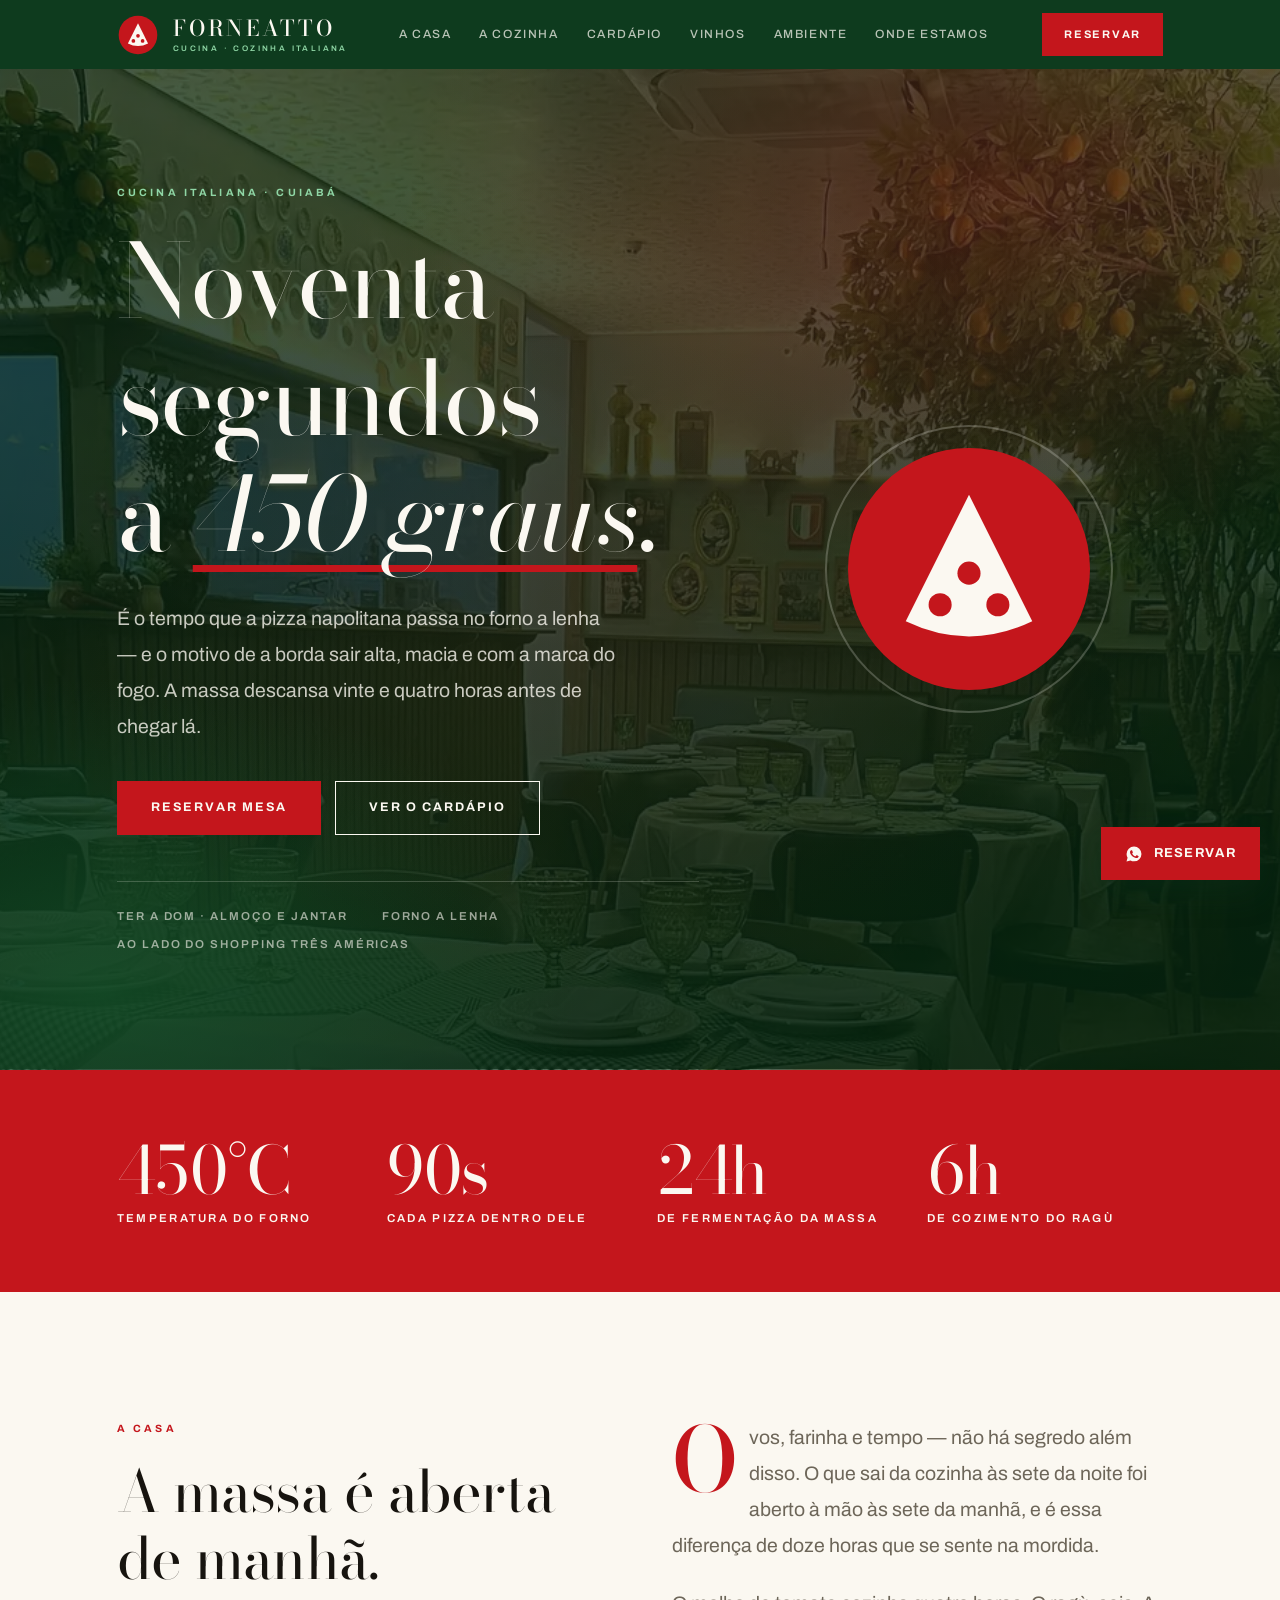
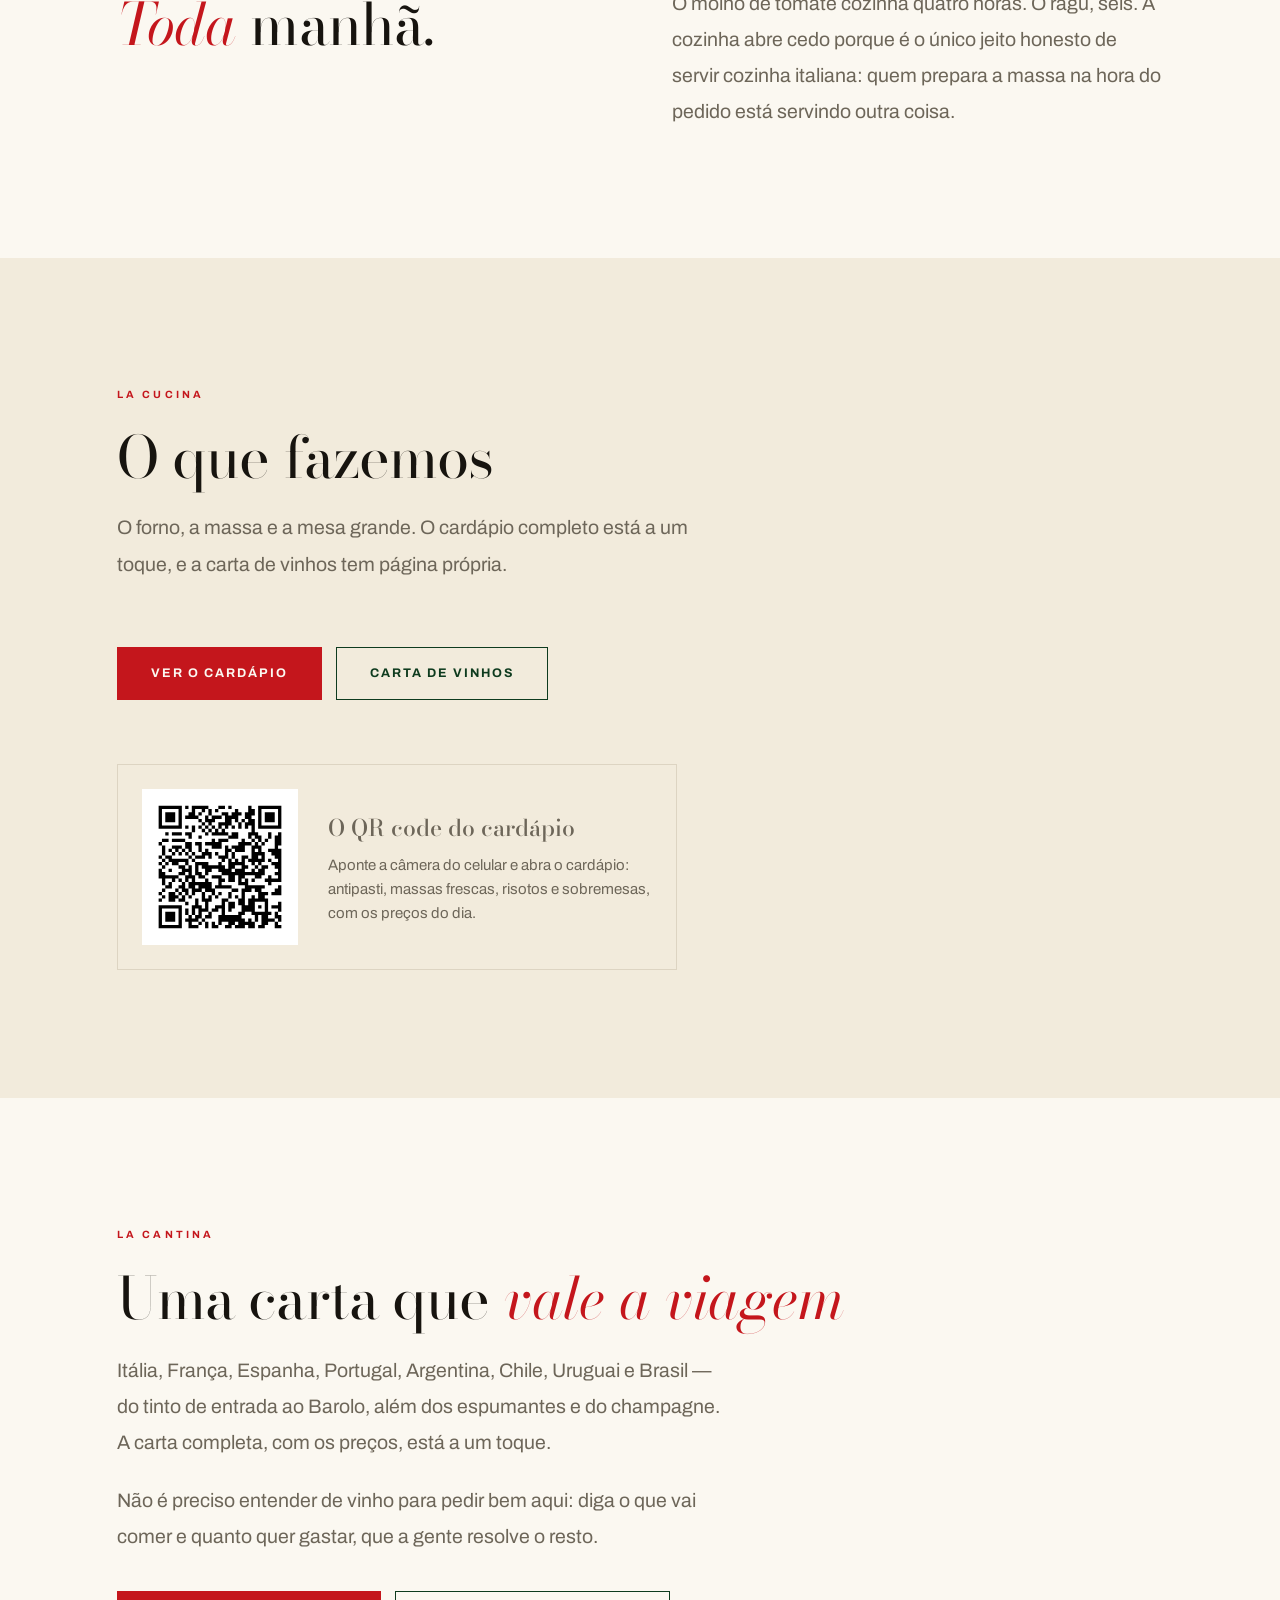
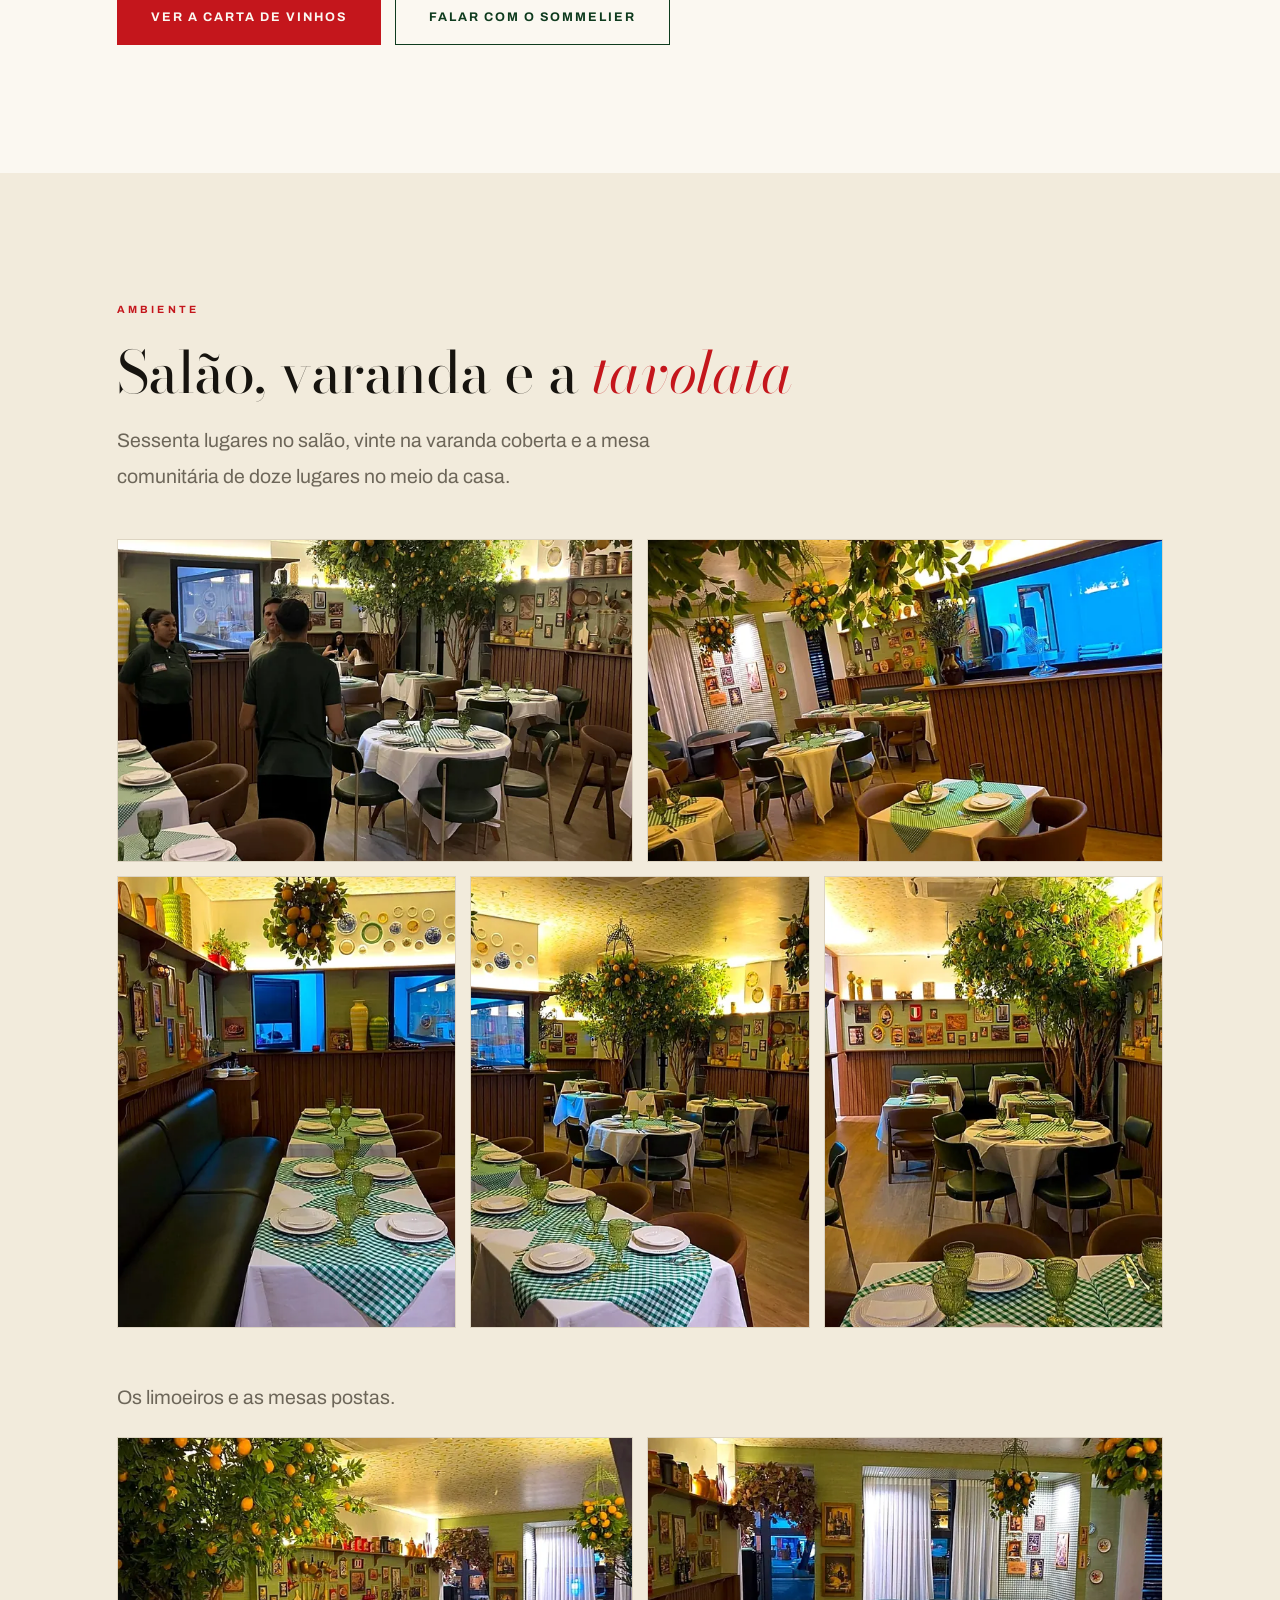
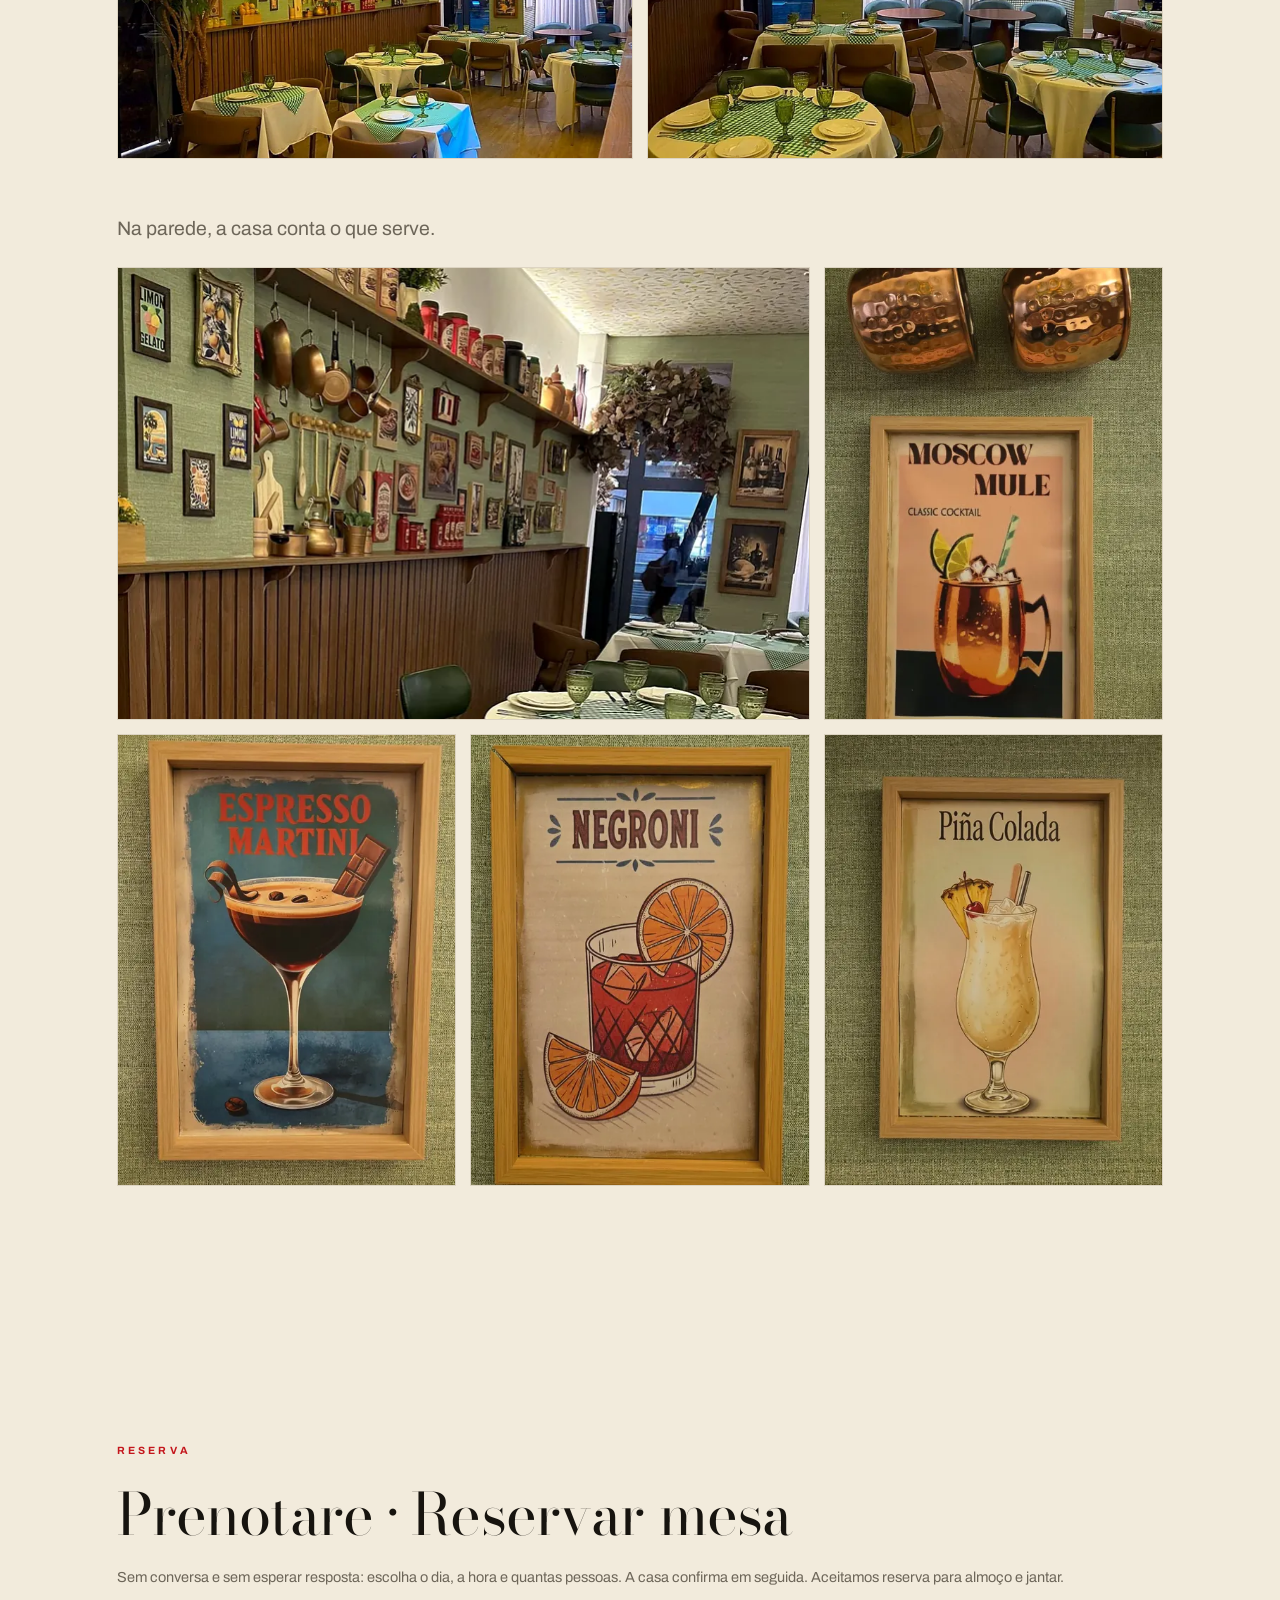
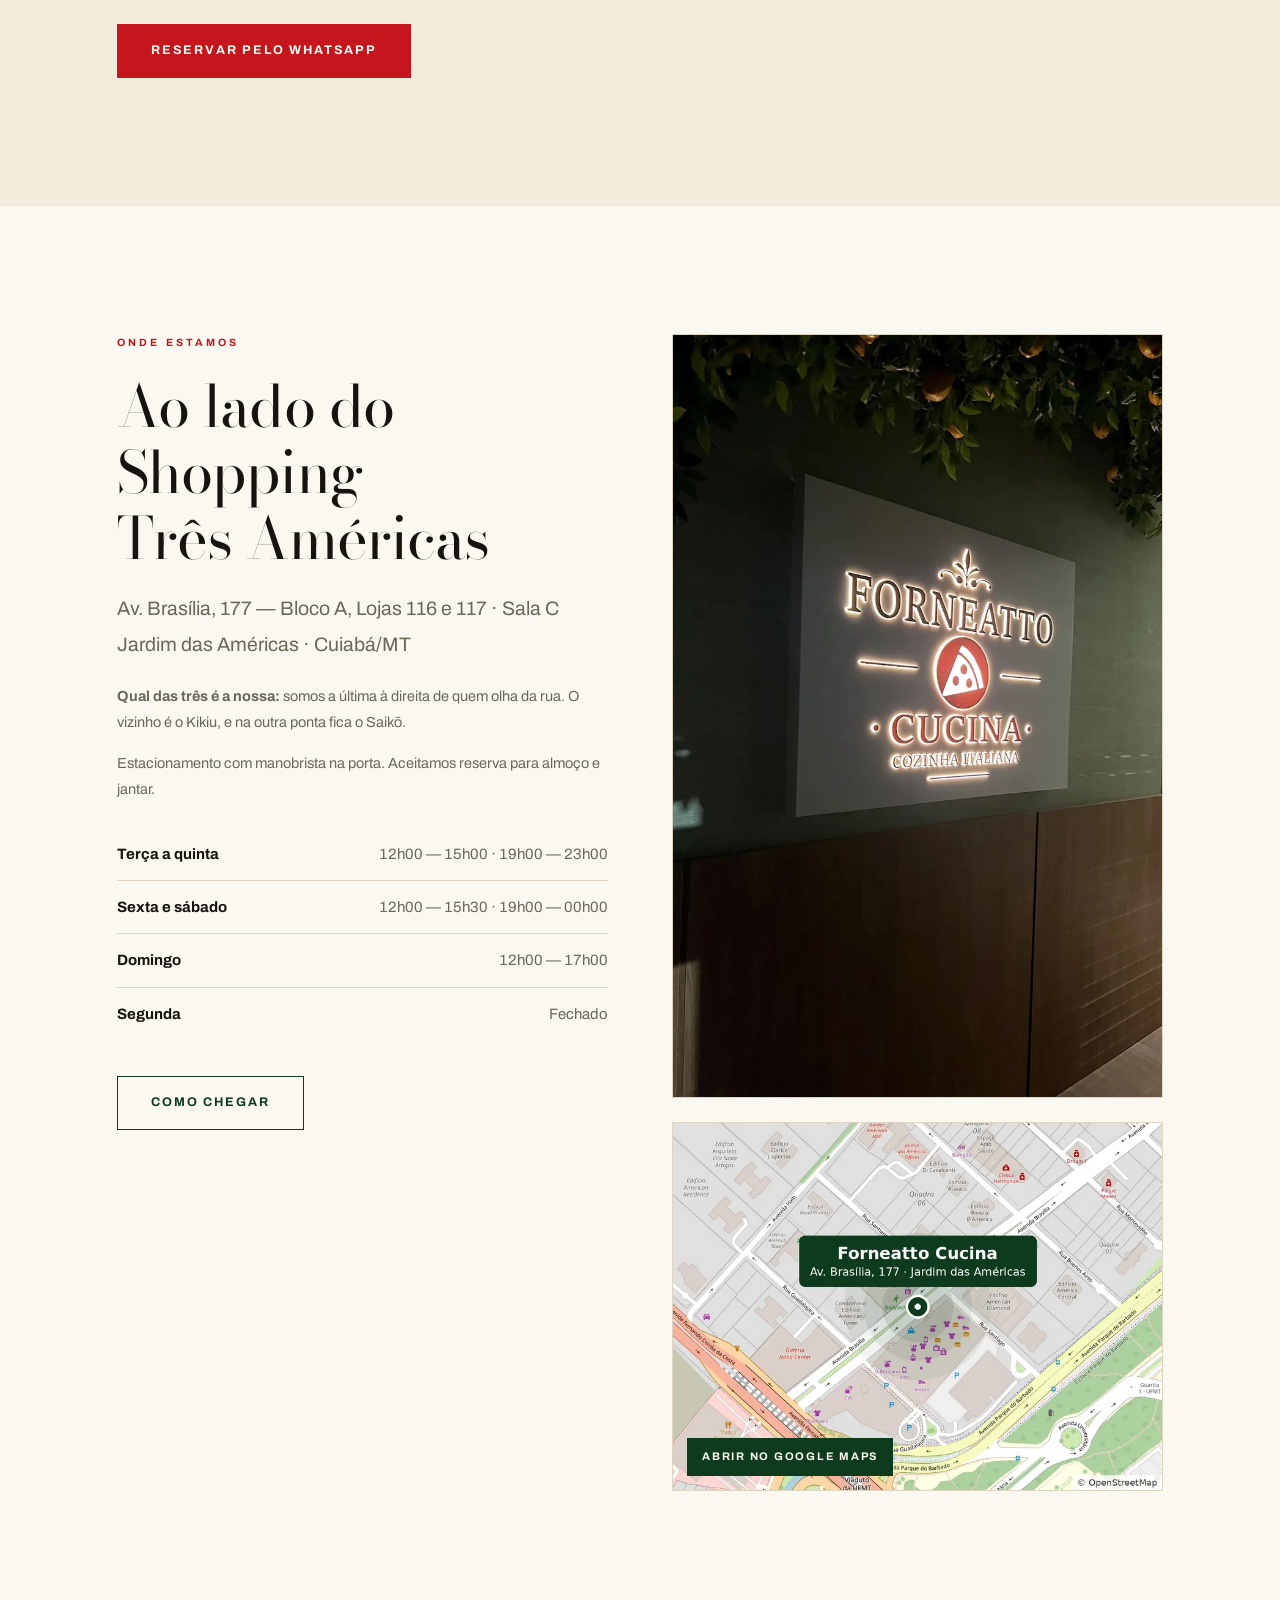
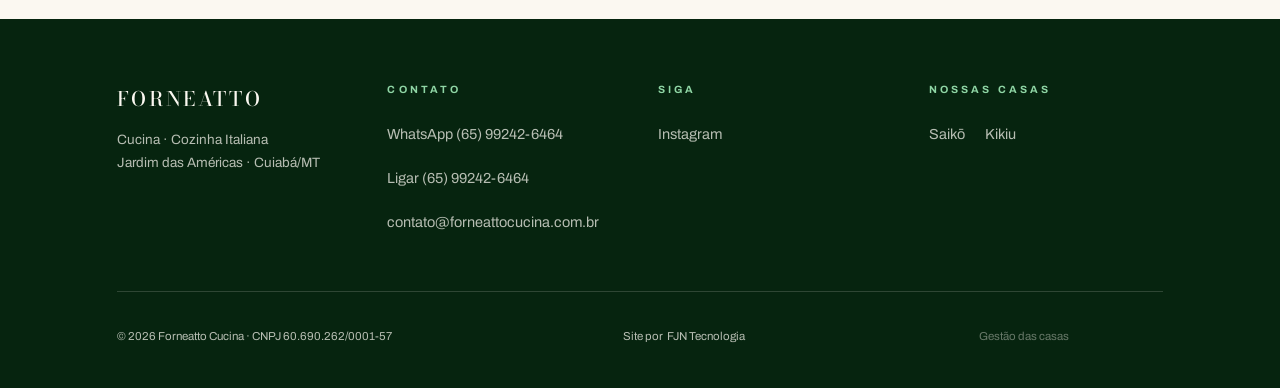
==== commit 820749eb: "Endereço: Sala C (Forneatto) no rodapé, cardápio, vinhos e JSON-LD Co-Authored-By: Claude Sonnet 5.5" ====
--- a/index.html
+++ b/index.html
@@ -861,7 +861,7 @@
     <div>
       <span class="occhiello">Onde estamos</span>
       <h2>Ao lado do Shopping Três Américas</h2>
-      <p class="sotto" style="margin-top:20px">Av. Brasília, 177 — Bloco A, Lojas 116 e 117<br>Jardim das Américas · Cuiabá/MT</p>
+      <p class="sotto" style="margin-top:20px">Av. Brasília, 177 — Bloco A, Lojas 116 e 117 · Sala C<br>Jardim das Américas · Cuiabá/MT</p>
       <p class="piccolo"><b>Qual das três é a nossa:</b> somos a última à direita de quem olha da rua. O vizinho é o Kikiu, e na outra ponta fica o Saikō.</p>
       <p class="piccolo">Estacionamento com manobrista na porta. Aceitamos reserva para almoço e jantar.</p>
       <ul class="orari">
@@ -966,7 +966,7 @@
   "priceRange": "$$$",
   "address": {
     "@type": "PostalAddress",
-    "streetAddress": "Av. Brasília, 177",
+    "streetAddress": "Av. Brasília, 177 — Bloco A, Lojas 116 e 117, Sala C",
     "addressLocality": "Cuiabá",
     "addressRegion": "MT",
     "postalCode": "78060-601",
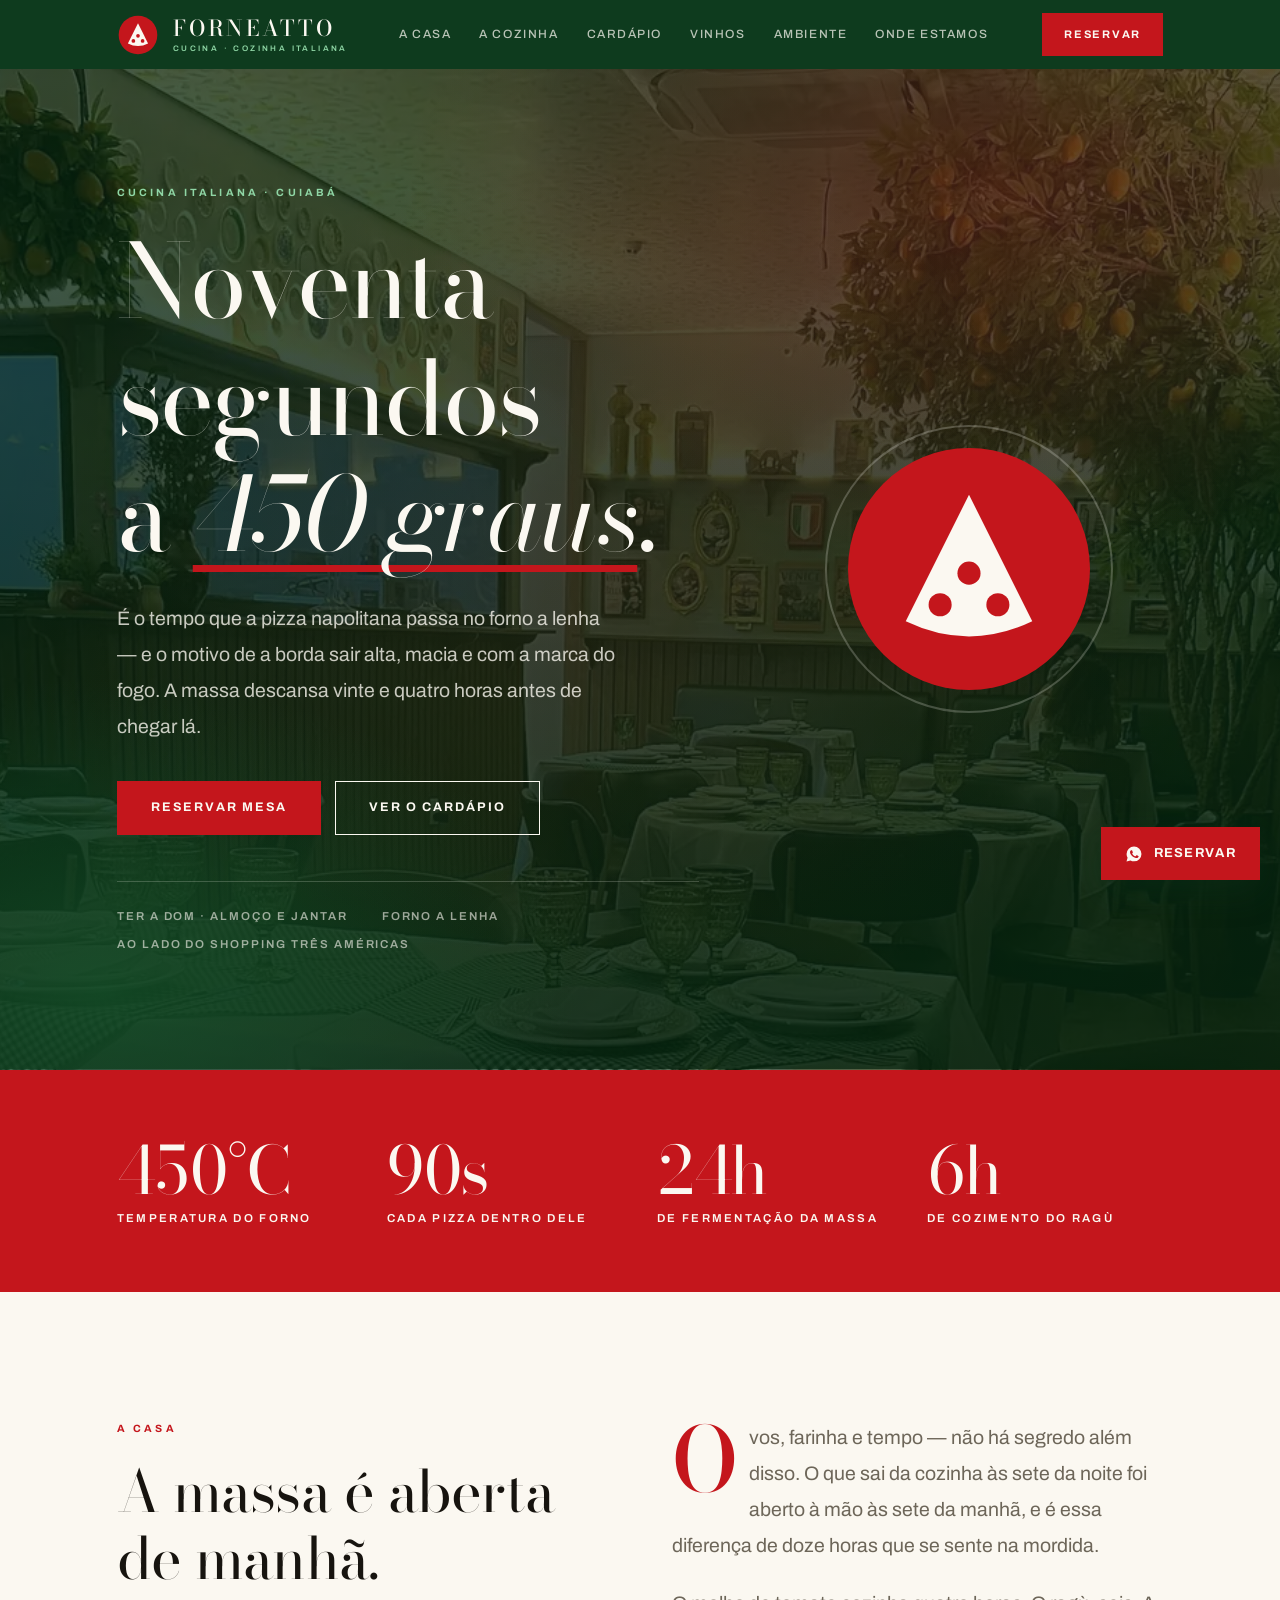
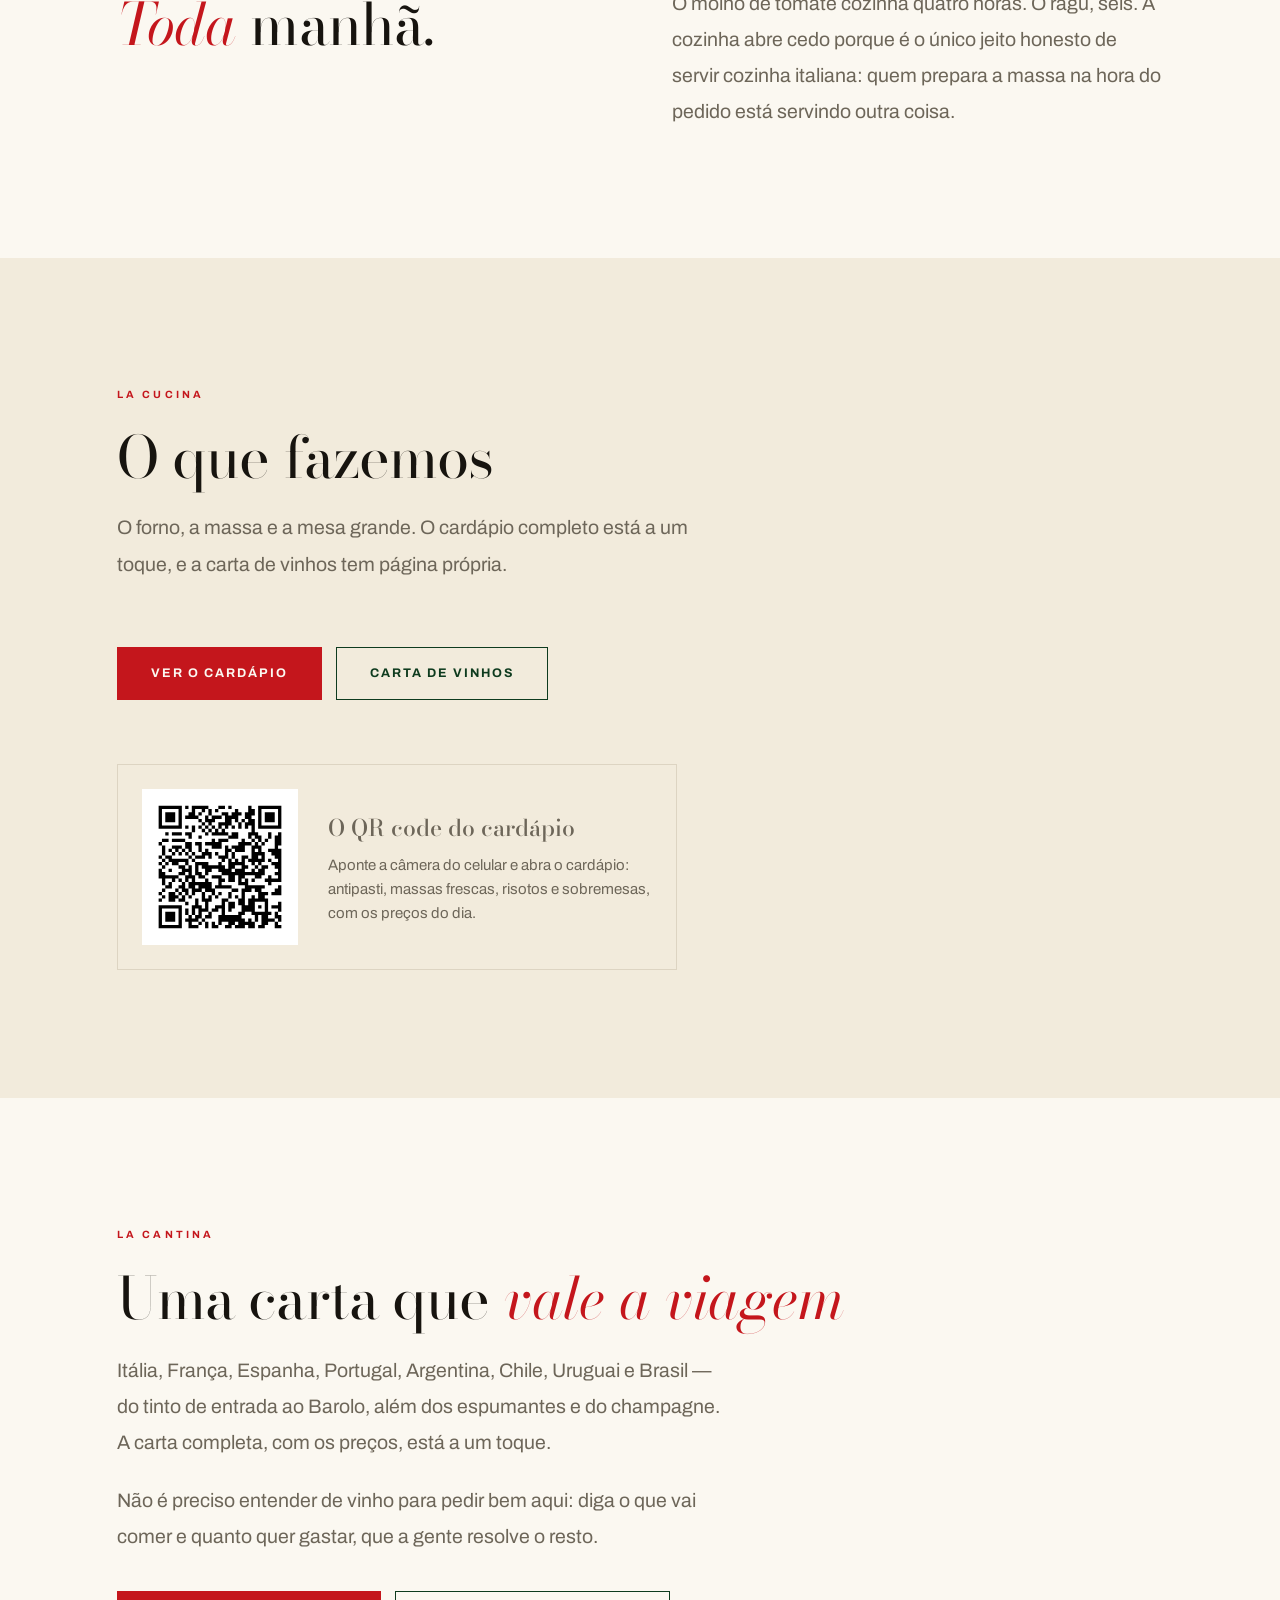
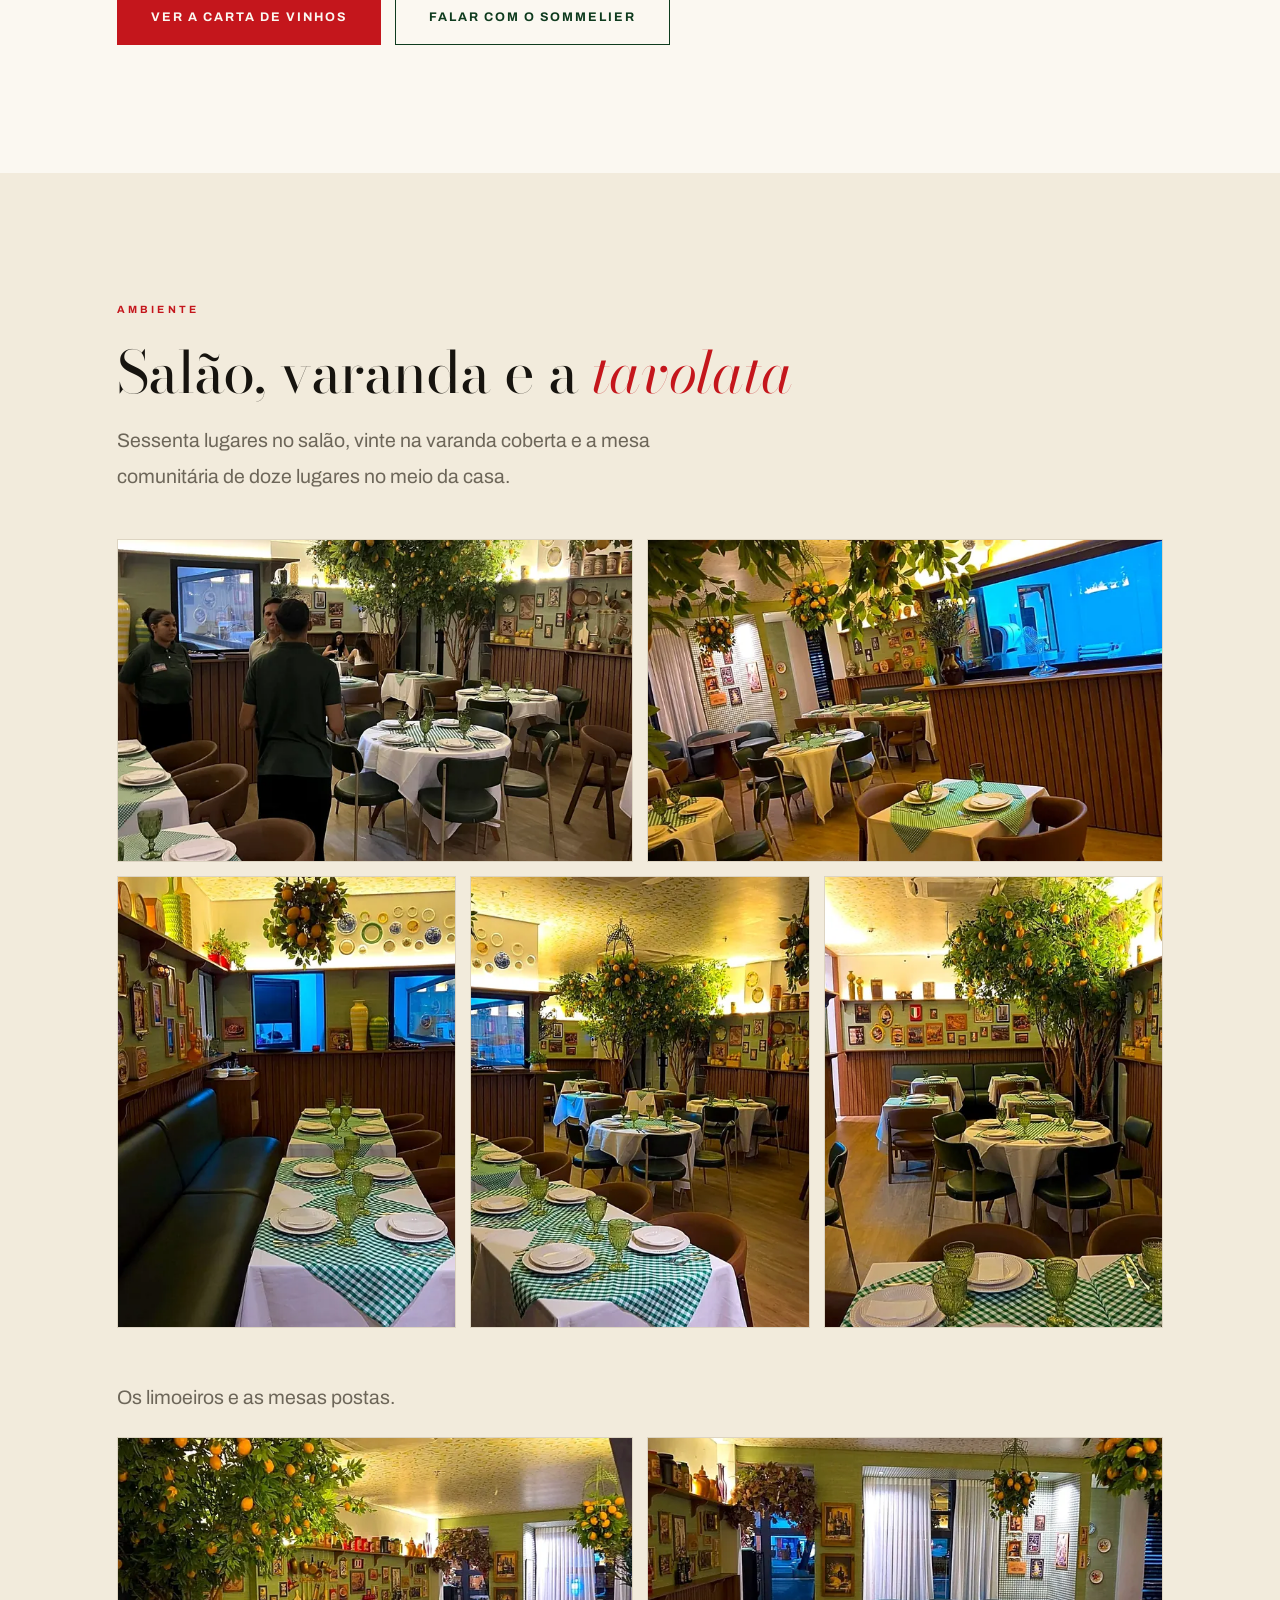
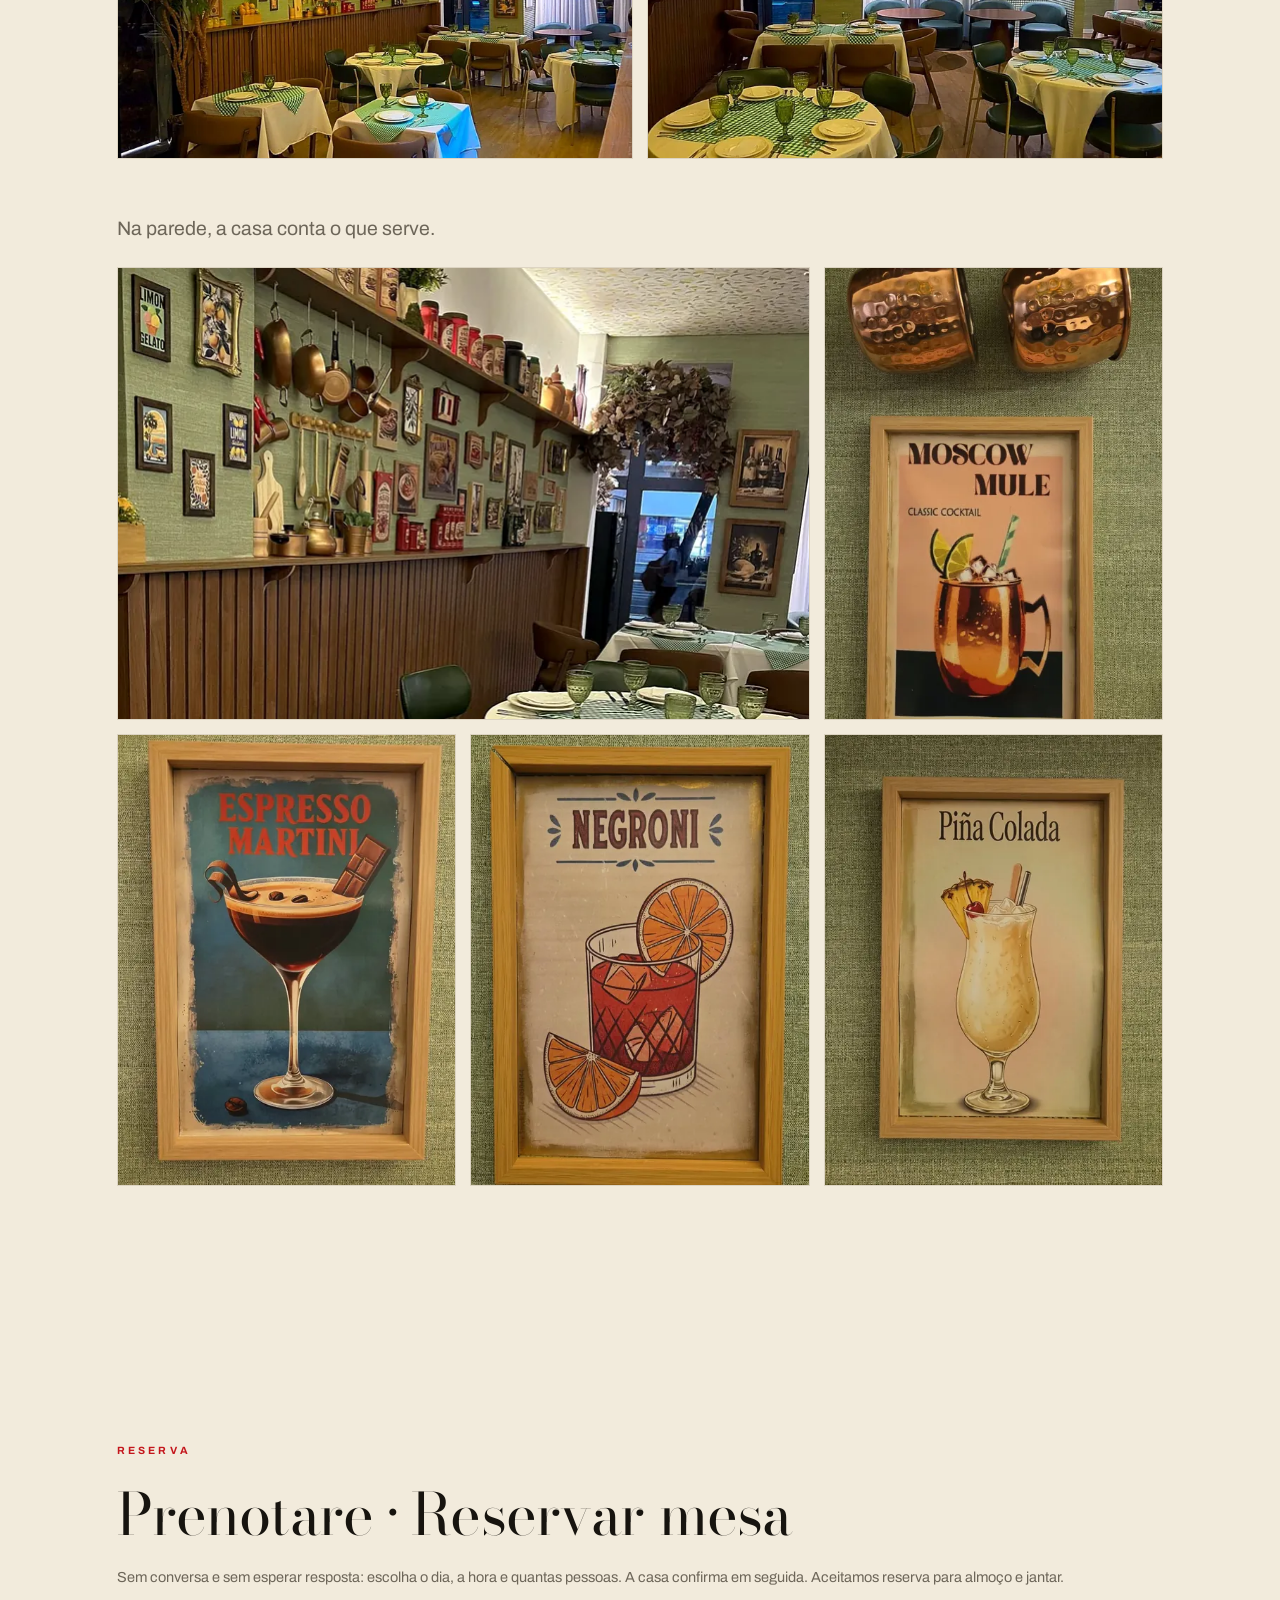
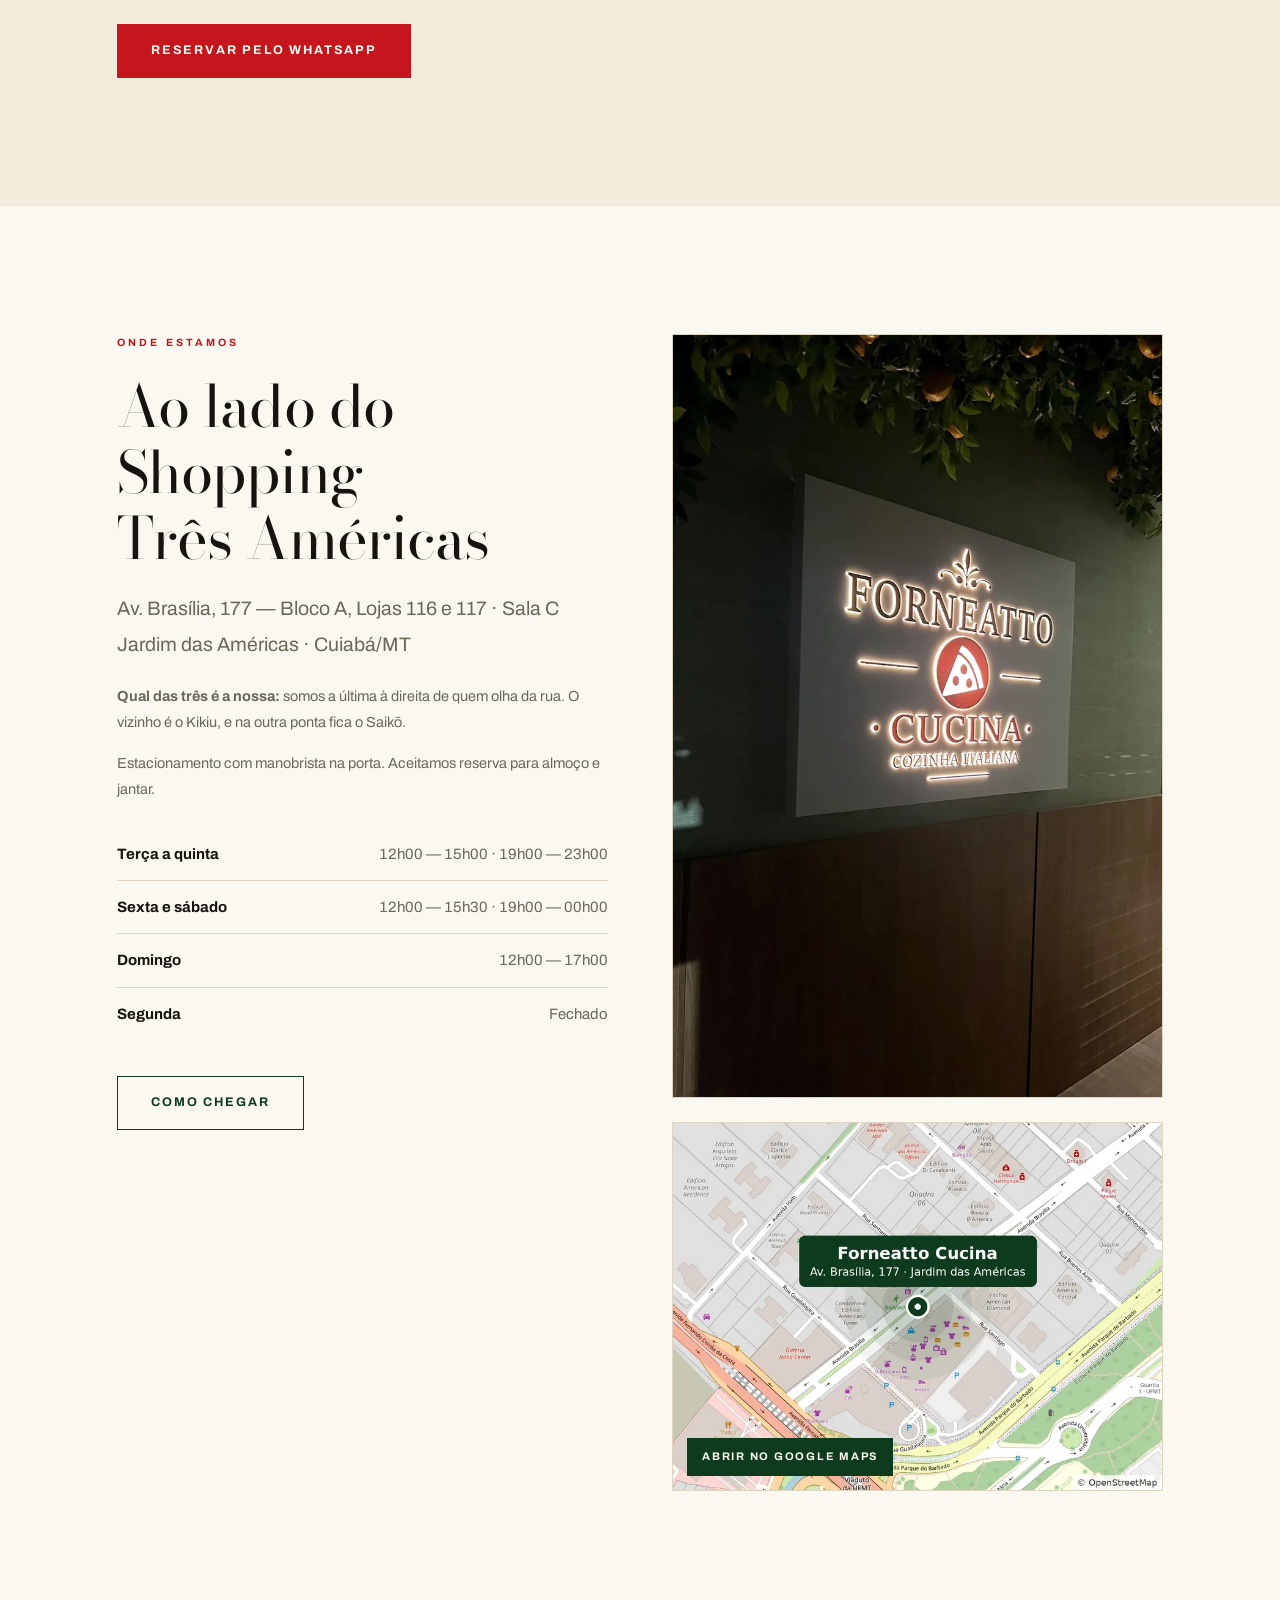
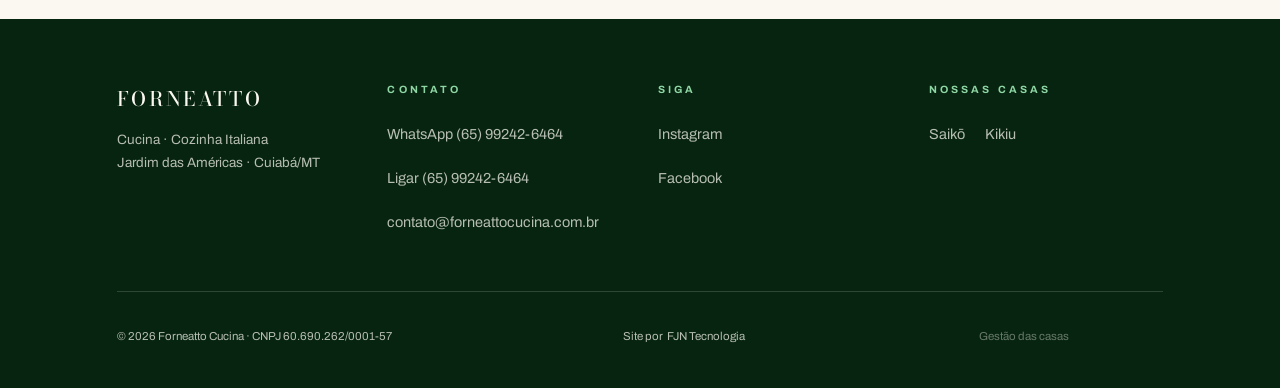
==== commit 967060e3: "Rodapé e JSON-LD: link do Facebook da casa Co-Authored-By: Claude Sonnet 5.5 <noreply@anthropic.com>" ====
--- a/index.html
+++ b/index.html
@@ -930,6 +930,7 @@
         <span class="occhiello">Siga</span>
         <ul class="piede__lista">
           <li><a href="https://www.instagram.com/forneatto.cucina/" target="_blank" rel="noopener">Instagram</a></li>
+          <li><a href="https://www.facebook.com/forneattocucina" target="_blank" rel="noopener">Facebook</a></li>
         </ul>
       </div>
       <div>
@@ -977,7 +978,7 @@
     "latitude": -15.61167,
     "longitude": -56.07355
   },
-  "sameAs": ["https://www.instagram.com/forneatto.cucina/"],
+  "sameAs": ["https://www.instagram.com/forneatto.cucina/", "https://www.facebook.com/forneattocucina"],
   "hasMap": "https://www.google.com/maps/search/?api=1&query=-15.61167%2C-56.07355",
   "openingHoursSpecification": [
     { "@type": "OpeningHoursSpecification", "dayOfWeek": ["Tuesday","Wednesday","Thursday"], "opens": "12:00", "closes": "15:00" },
